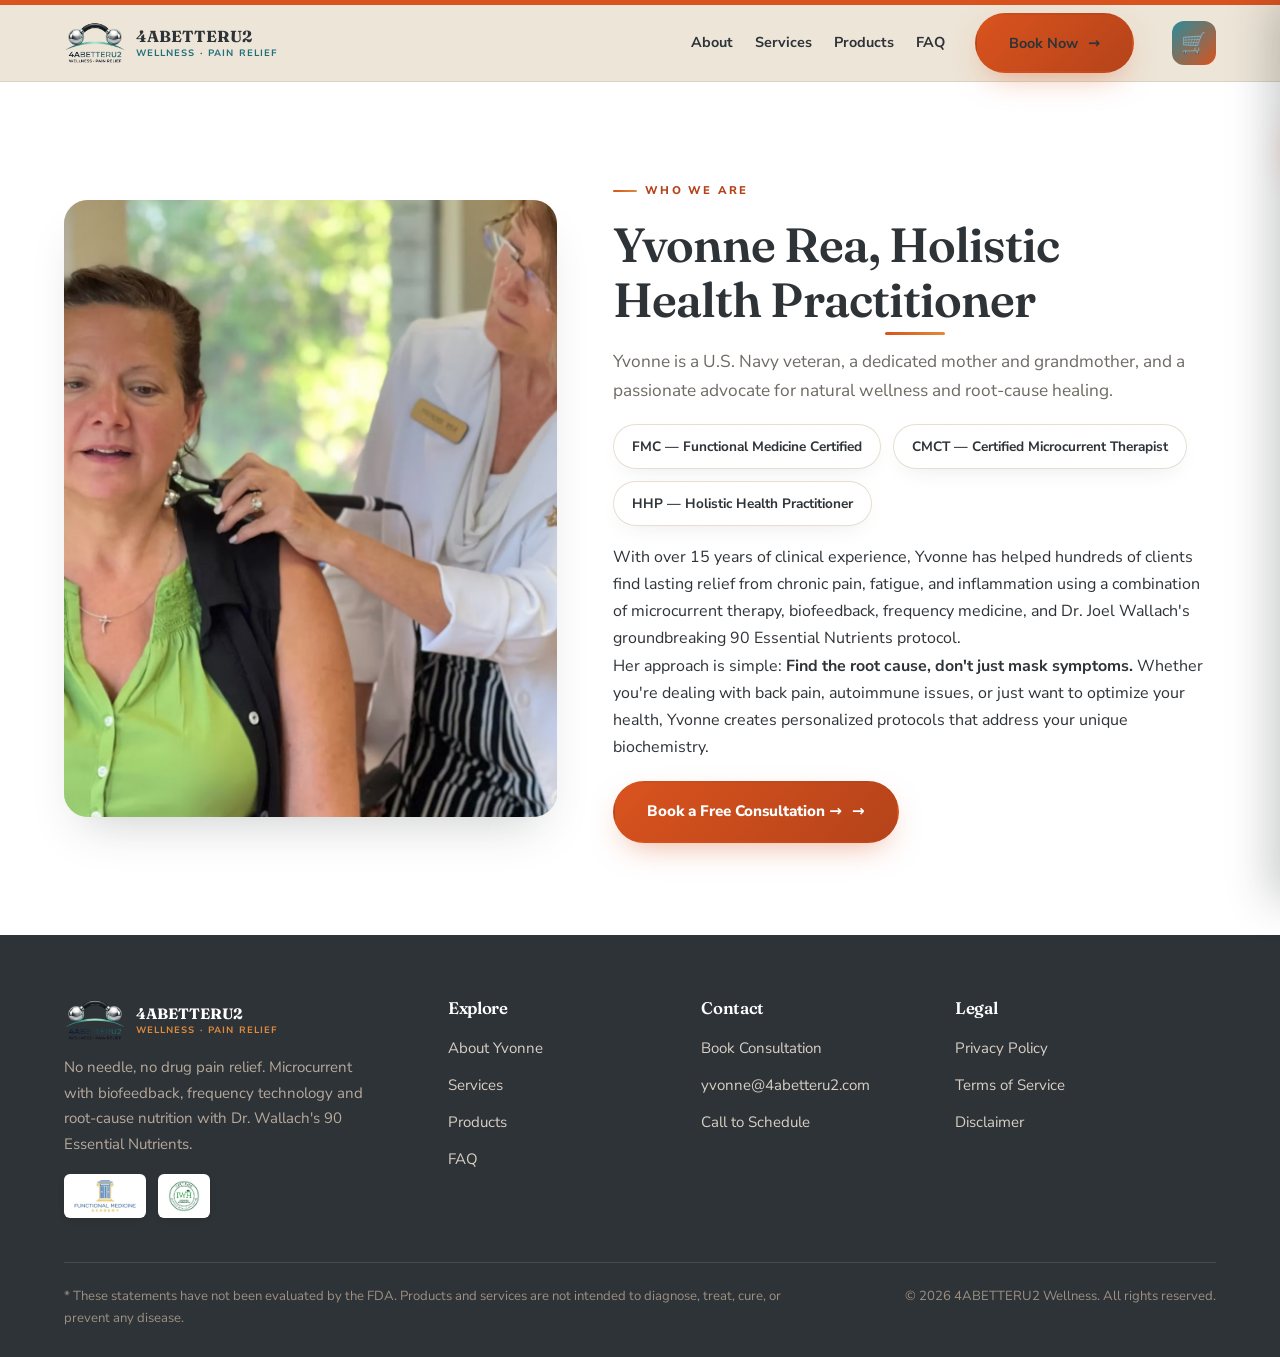
==== about.html @ 76ac633c "Convert single-page site to multi-page structure with individual footers" ====
<!DOCTYPE html>
<html lang="en">
<head>
  <meta charset="UTF-8" />
  <meta name="viewport" content="width=device-width, initial-scale=1.0" />
  <title>About Yvonne Rea | 4ABETTERU2 Wellness</title>
  <meta name="description" content="Meet Yvonne Rea, FMC · CMCT · HHP. A U.S. Navy veteran with 15+ years of experience in functional medicine, microcurrent therapy, and holistic health." />
  <link rel="canonical" href="https://www.4abetteru2.com/about.html" />
  
  <!-- Favicon -->
  <link rel="icon" type="image/x-icon" href="images/favicon_io/favicon.ico" />
  <link rel="icon" type="image/png" sizes="32x32" href="images/favicon_io/favicon-32x32.png" />
  <link rel="apple-touch-icon" sizes="180x180" href="images/favicon_io/apple-touch-icon.png" />
  
  <!-- Fonts -->
  <link href="https://fonts.googleapis.com/css2?family=Fraunces:ital,opsz,wght@0,9..144,400;0,9..144,600;0,9..144,700;1,9..144,500&family=Nunito+Sans:wght@400;700;800;900&display=swap" rel="stylesheet" />
  <link rel="stylesheet" href="styles.css" />
  <link rel="stylesheet" href="cart.css" />
</head>
<body>

  <!-- ============== HEADER ============== -->
  <header class="site-header">
    <div class="container nav">
      <a href="index.html" class="brand">
        <img src="images/logo.png" alt="4ABETTERU2 Wellness Logo" class="brand-logo" />
        <span>4ABETTERU2<small>Wellness · Pain Relief</small></span>
      </a>
      <nav>
        <button class="nav-toggle" id="navToggle" aria-label="Toggle navigation"><span></span><span></span><span></span></button>
        <ul class="nav-links" id="navLinks">
          <li><a href="about.html" class="active">About</a></li>
          <li><a href="services.html">Services</a></li>
          <li><a href="products.html">Products</a></li>
          <li><a href="faq.html">FAQ</a></li>
          <li class="nav-cta"><a href="contact.html" class="btn btn-primary">Book Now</a></li>
          <li class="cart-icon-wrap">
            <button id="cartToggle" class="cart-icon" aria-label="Shopping Cart">
              🛒
              <span class="cart-count" id="cartCount" style="display:none">0</span>
            </button>
          </li>
        </ul>
      </nav>
    </div>
  </header>

  <!-- ============== ABOUT PAGE CONTENT ============== -->
  <section class="section about">
    <div class="container">
      <div class="about-grid">
        <div class="about-photo photo-frame" style="aspect-ratio:4/5">
          <img src="images/yvonne-portrait.jpg" alt="Yvonne Rea - Holistic Health Practitioner" />
        </div>
        <div>
          <span class="eyebrow">Who We Are</span>
          <h2 class="section-title">Yvonne Rea, Holistic Health Practitioner</h2>
          <p class="section-lead">Yvonne is a U.S. Navy veteran, a dedicated mother and grandmother, and a passionate advocate for natural wellness and root-cause healing.</p>
          <div class="creds" style="margin-top:18px">
            <span class="pill">FMC — Functional Medicine Certified</span>
            <span class="pill">CMCT — Certified Microcurrent Therapist</span>
            <span class="pill">HHP — Holistic Health Practitioner</span>
          </div>
          <p style="margin-top:18px">With over 15 years of clinical experience, Yvonne has helped hundreds of clients find lasting relief from chronic pain, fatigue, and inflammation using a combination of microcurrent therapy, biofeedback, frequency medicine, and Dr. Joel Wallach's groundbreaking 90 Essential Nutrients protocol.</p>
          <p>Her approach is simple: <strong>Find the root cause, don't just mask symptoms.</strong> Whether you're dealing with back pain, autoimmune issues, or just want to optimize your health, Yvonne creates personalized protocols that address your unique biochemistry.</p>
          <a href="contact.html" class="btn btn-primary" style="margin-top:20px">Book a Free Consultation →</a>
        </div>
      </div>
    </div>
  </section>

  <!-- ============== FOOTER ============== -->
  <footer class="footer">
    <div class="container">
      <div class="footer-grid">
        <div>
          <a href="index.html" class="brand"><img src="images/logo.png" alt="4ABETTERU2 Wellness Logo" class="brand-logo" /><span>4ABETTERU2<small>Wellness · Pain Relief</small></span></a>
          <p class="desc">No needle, no drug pain relief. Microcurrent with biofeedback, frequency technology and root-cause nutrition with Dr. Wallach's 90 Essential Nutrients.</p>
          <div class="cert-logos">
            <img src="images/FMA%20Functional%20Med%20Academy%20Logo.avif" alt="Functional Medicine Academy Certification" class="cert-logo" />
            <img src="images/IWH%20Coaching%20logo.avif" alt="IWH Coaching Certification" class="cert-logo" />
          </div>
        </div>
        <div>
          <h4>Explore</h4>
          <ul>
            <li><a href="about.html">About Yvonne</a></li>
            <li><a href="services.html">Services</a></li>
            <li><a href="products.html">Products</a></li>
            <li><a href="faq.html">FAQ</a></li>
          </ul>
        </div>
        <div>
          <h4>Contact</h4>
          <ul>
            <li><a href="contact.html">Book Consultation</a></li>
            <li><a href="mailto:yvonne@4abetteru2.com">yvonne@4abetteru2.com</a></li>
            <li><a href="tel:+PHONE">Call to Schedule</a></li>
          </ul>
        </div>
        <div>
          <h4>Legal</h4>
          <ul>
            <li><a href="#">Privacy Policy</a></li>
            <li><a href="#">Terms of Service</a></li>
            <li><a href="#">Disclaimer</a></li>
          </ul>
        </div>
      </div>
      <div class="footer-bottom">
        <p class="disc">* These statements have not been evaluated by the FDA. Products and services are not intended to diagnose, treat, cure, or prevent any disease.</p>
        <p>© <span id="year">2026</span> 4ABETTERU2 Wellness. All rights reserved.</p>
      </div>
    </div>
  </footer>

  <!-- Cart Modal -->
  <div id="cartModal" class="cart-modal">
    <div class="cart-content">
      <div class="cart-header">
        <h3>Your Cart</h3>
        <button id="closeCart" class="close-cart">&times;</button>
      </div>
      <div id="cartItems" class="cart-items">
        <div class="empty-cart">Your cart is empty</div>
      </div>
      <div class="cart-footer">
        <div class="cart-total">Total: $<span id="cartTotal">0.00</span></div>
        <button id="checkoutBtn" class="btn btn-primary btn-full">Checkout →</button>
        <button id="continueShopping2" class="btn btn-ghost btn-full">Continue Shopping</button>
      </div>
    </div>
  </div>

  <script src="products.js"></script>
  <script src="cart.js"></script>
  <script src="script.js"></script>
</body>
</html>
---- styles.css ----
/* ============================================================
   4ABETTERU2 WELLNESS — warm, happy wellness palette
   ============================================================ */
:root {
  --cream: #EDE5D7;       /* warm wood/cream background */
  --cream-2: #E3D8C5;
  --sand: #D6C9B2;
  --coral: #D9531E;       /* vibrant orange accent (top bar / CTAs) */
  --coral-dark: #B5431A;
  --gold: #E08A3C;        /* warm orange-gold */
  --sage: #2E8B9B;        /* teal (primary brand) */
  --sage-dark: #1F6E7C;   /* deep teal */
  --teal: #2B8B9B;        /* teal */
  --charcoal: #2E3338;    /* cool-warm dark text */
  --muted: #6E6A64;
  --white: #ffffff;
  --shadow: 0 24px 48px -20px rgba(46, 51, 56, 0.25);
  --shadow-sm: 0 8px 24px -12px rgba(46, 51, 56, 0.15);
  --shadow-lg: 0 32px 64px -24px rgba(46, 51, 56, 0.3);
  --radius: 24px;
  --radius-sm: 16px;
  --maxw: 1200px;
  --transition: all 0.4s cubic-bezier(0.25, 0.46, 0.45, 0.94);
  --transition-bounce: all 0.5s cubic-bezier(0.34, 1.56, 0.64, 1);
}

* { box-sizing: border-box; margin: 0; padding: 0; }
html { scroll-behavior: smooth; scroll-padding-top: 90px; }
body {
  font-family: 'Nunito Sans', system-ui, -apple-system, sans-serif;
  color: var(--charcoal);
  background: var(--cream);
  line-height: 1.7;
  -webkit-font-smoothing: antialiased;
  -moz-osx-font-smoothing: grayscale;
}

/* Smooth page load animation */
@keyframes fadeInUp {
  from {
    opacity: 0;
    transform: translateY(30px);
  }
  to {
    opacity: 1;
    transform: translateY(0);
  }
}

.section > .container {
  animation: fadeInUp 0.8s ease-out;
}
h1, h2, h3, h4 { 
  font-family: 'Fraunces', Georgia, serif; 
  line-height: 1.15; 
  font-weight: 600;
  letter-spacing: -0.02em;
}

h1 {
  font-size: clamp(2.5rem, 6vw, 4rem);
  font-weight: 700;
  background: linear-gradient(135deg, var(--charcoal) 0%, var(--sage-dark) 100%);
  -webkit-background-clip: text;
  -webkit-text-fill-color: transparent;
  background-clip: text;
}

h2 {
  font-size: clamp(2rem, 4vw, 3rem);
}

h3 {
  font-size: clamp(1.25rem, 2.5vw, 1.5rem);
}
a { color: inherit; text-decoration: none; }
img { display: block; max-width: 100%; }
.container { width: 100%; max-width: var(--maxw); margin: 0 auto; padding: 0 24px; }
.section { padding: 92px 0; }
.eyebrow {
  display: inline-flex; 
  align-items: center;
  gap: 8px;
  font-family: 'Nunito Sans', sans-serif; 
  font-weight: 800;
  letter-spacing: 0.2em; 
  text-transform: uppercase; 
  font-size: 0.7rem;
  color: var(--coral-dark); 
  margin-bottom: 16px;
  position: relative;
}

.eyebrow::before {
  content: '';
  width: 24px;
  height: 2px;
  background: linear-gradient(90deg, var(--coral), var(--gold));
  border-radius: 2px;
}
.section-title { 
  font-size: clamp(2rem, 4vw, 3rem); 
  margin-bottom: 20px;
  position: relative;
  display: inline-block;
}

.section-title::after {
  content: '';
  position: absolute;
  bottom: -8px;
  left: 50%;
  transform: translateX(-50%);
  width: 60px;
  height: 3px;
  background: linear-gradient(90deg, var(--coral), var(--gold));
  border-radius: 3px;
}

.center .section-title::after {
  left: 50%;
  transform: translateX(-50%);
}
.section-lead { font-size: 1.08rem; color: var(--muted); max-width: 620px; }
.center { text-align: center; }
.center .section-lead { margin-left: auto; margin-right: auto; }

/* Buttons */
.btn {
  display: inline-flex; align-items: center; gap: 10px; cursor: pointer;
  font-weight: 800; font-size: 0.95rem; padding: 16px 32px; border-radius: 999px;
  border: 2px solid transparent; 
  transition: var(--transition-bounce);
  position: relative;
  overflow: hidden;
  z-index: 1;
}

.btn::before {
  content: '';
  position: absolute;
  top: 0;
  left: 0;
  width: 100%;
  height: 100%;
  background: linear-gradient(135deg, transparent 0%, rgba(255,255,255,0.2) 100%);
  opacity: 0;
  transition: opacity 0.3s ease;
  z-index: -1;
}

.btn:hover::before {
  opacity: 1;
}

.btn::after {
  content: '→';
  transition: transform 0.3s ease;
}

.btn:hover::after {
  transform: translateX(4px);
}
.btn:hover { transform: translateY(-3px) scale(1.02); }
.btn-primary { 
  background: linear-gradient(135deg, var(--coral) 0%, var(--coral-dark) 100%); 
  color: #fff; 
  box-shadow: 0 12px 32px -12px rgba(217, 83, 30, 0.5); 
}
.btn-primary:hover { 
  box-shadow: 0 20px 40px -12px rgba(217, 83, 30, 0.55); 
}
.btn-ghost { 
  background: transparent; 
  border-color: var(--sage-dark); 
  color: var(--sage-dark); 
}
.btn-ghost:hover { 
  background: var(--sage-dark); 
  color: #fff; 
}
.btn-light { 
  background: #fff; 
  color: var(--coral-dark); 
  box-shadow: var(--shadow-sm);
}
.btn-light:hover {
  box-shadow: var(--shadow);
}

/* ---------------- Header ---------------- */
.site-header {
  position: sticky; top: 0; z-index: 50;
  background: rgba(237, 229, 215, 0.9); backdrop-filter: blur(10px);
  border-top: 5px solid var(--coral);
  border-bottom: 1px solid rgba(46,51,56,.1);
}
.nav { display: flex; align-items: center; justify-content: space-between; height: 76px; }
.brand { 
  display: flex; 
  align-items: center; 
  gap: 10px; 
  font-family: 'Fraunces', serif; 
  font-weight: 700; 
  font-size: 1rem;
  max-width: 280px;
}
.brand-logo {
  height: 42px;
  width: auto;
  max-width: 180px;
  object-fit: contain;
  display: block;
  transition: transform 0.3s ease;
  flex-shrink: 0;
}
.brand:hover .brand-logo {
  transform: scale(1.03);
}
.brand span {
  line-height: 1.2;
}
.brand small { 
  display: block; 
  font-family: 'Nunito Sans', sans-serif; 
  font-weight: 700; 
  font-size: .58rem; 
  letter-spacing: .12em; 
  color: var(--sage-dark); 
  text-transform: uppercase;
  margin-top: 2px;
}
.nav-links { display: flex; align-items: center; gap: 22px; list-style: none; }
.nav-links a { font-weight: 700; font-size: .9rem; color: var(--charcoal); transition: color .15s; }
.nav-links a:hover { color: var(--coral-dark); }
.nav-cta { margin-left: 8px; }
.nav-toggle { display: none; background: none; border: 0; cursor: pointer; padding: 6px; }
.nav-toggle span { display: block; width: 26px; height: 3px; background: var(--charcoal); border-radius: 2px; margin: 5px 0; transition: .25s; }

/* ---------------- Hero ---------------- */
.hero { position: relative; overflow: hidden; padding: 80px 0 70px; }
.hero::before {
  content: ""; position: absolute; inset: 0; z-index: -1;
  background:
    radial-gradient(1200px 600px at 90% -5%, rgba(224,138,60,.25), transparent 65%),
    radial-gradient(1000px 550px at -5% 110%, rgba(46,139,155,.18), transparent 60%),
    radial-gradient(600px 400px at 50% 120%, rgba(224,164,88,.12), transparent 50%),
    linear-gradient(180deg, var(--cream), var(--cream-2));
}

/* Floating animation for hero */
@keyframes float {
  0%, 100% { transform: translateY(0); }
  50% { transform: translateY(-10px); }
}

.hero-grid { 
  display: grid; 
  grid-template-columns: 1.05fr .95fr; 
  gap: 60px; 
  align-items: center; 
}

.hero h1 { 
  font-size: clamp(2.5rem, 5.5vw, 4.2rem); 
  letter-spacing: -0.02em;
  line-height: 1.1;
  animation: fadeInUp 1s ease-out;
}

.hero h1 .accent { 
  color: var(--coral-dark);
  position: relative;
  display: inline-block;
}

.hero h1 .accent::after {
  content: '';
  position: absolute;
  bottom: 4px;
  left: 0;
  width: 100%;
  height: 8px;
  background: linear-gradient(90deg, rgba(217, 83, 30, 0.2), rgba(224, 138, 60, 0.1));
  z-index: -1;
  border-radius: 4px;
}

.hero .tagline { 
  font-size: 1.3rem; 
  font-weight: 700; 
  color: var(--sage-dark); 
  margin: 20px 0 12px; 
  font-family: 'Fraunces', serif;
  animation: fadeInUp 1s ease-out 0.2s both;
}

.hero p.lead { 
  font-size: 1.15rem; 
  color: var(--muted); 
  max-width: 540px; 
  margin-bottom: 20px; 
  line-height: 1.7;
  animation: fadeInUp 1s ease-out 0.4s both;
}

.hero-badges { 
  display: flex; 
  flex-wrap: wrap; 
  gap: 12px; 
  margin: 20px 0 28px; 
  animation: fadeInUp 1s ease-out 0.6s both;
}

.pill { 
  background: linear-gradient(135deg, #fff 0%, rgba(255,255,255,0.95) 100%); 
  border: 1px solid rgba(214, 201, 178, 0.6); 
  color: var(--charcoal); 
  font-weight: 700; 
  font-size: 0.85rem; 
  padding: 10px 18px; 
  border-radius: 999px; 
  box-shadow: var(--shadow-sm);
  transition: var(--transition);
}

.pill:hover {
  transform: translateY(-2px);
  box-shadow: var(--shadow);
  border-color: var(--coral);
}

.hero-cta { 
  display: flex; 
  flex-wrap: wrap; 
  gap: 16px; 
  animation: fadeInUp 1s ease-out 0.8s both;
}

.hero-stat { 
  margin-top: 32px; 
  display: flex; 
  gap: 32px; 
  animation: fadeInUp 1s ease-out 1s both;
}

.hero-stat .num { 
  font-family: 'Fraunces', serif; 
  font-size: 2rem; 
  color: var(--coral-dark); 
  font-weight: 700;
  display: block;
}

.hero-stat .lbl { 
  font-size: 0.85rem; 
  color: var(--muted); 
  font-weight: 600;
  text-transform: uppercase;
  letter-spacing: 0.05em;
}

/* ---------------- Photo placeholder frames ---------------- */
.photo-frame { position: relative; border-radius: var(--radius); overflow: hidden; background: linear-gradient(135deg, var(--sand), var(--cream-2)); box-shadow: var(--shadow); }
.photo-frame img { width: 100%; height: 100%; object-fit: cover; display: block; }
.photo-frame .photo-label {
  display: none; position: absolute; inset: 0; padding: 18px; text-align: center;
  flex-direction: column; align-items: center; justify-content: center; gap: 8px;
  color: var(--muted); font-weight: 700; font-size: .9rem;
}
.photo-frame .photo-label .ico { font-size: 1.8rem; }
.photo-frame .photo-label code { background: rgba(58,51,44,.08); padding: 3px 8px; border-radius: 6px; font-size: .8rem; color: var(--coral-dark); }
.photo-frame.is-empty { display: grid; place-items: center; aspect-ratio: 4 / 5; }
.photo-frame.is-empty .photo-label { display: flex; }
.hero-photo { aspect-ratio: 4 / 5; }
.hero-photo-deco { position: absolute; bottom: -18px; left: -18px; background: #fff; padding: 14px 18px; border-radius: 16px; box-shadow: var(--shadow); display: flex; align-items: center; gap: 10px; font-weight: 800; }
.hero-photo-wrap { position: relative; }
.hero-photo-deco .dot { width: 10px; height: 10px; border-radius: 50%; background: var(--sage); box-shadow: 0 0 0 4px rgba(111,143,106,.25); }

/* ---------------- About / Who is Yvonne ---------------- */
.about { background: var(--white); }
.about-grid { display: grid; grid-template-columns: .9fr 1.1fr; gap: 56px; align-items: center; }
.about-photo { aspect-ratio: 4/5; }
.quote {
  border-left: 4px solid var(--coral); padding: 6px 0 6px 22px; margin: 22px 0;
  font-family: 'Fraunces', serif; font-style: italic; font-size: 1.15rem; color: var(--charcoal);
}
.creds { display: flex; flex-wrap: wrap; gap: 12px; margin-top: 22px; }
.cred {
  background: var(--cream); border: 1px solid var(--sand); border-radius: 14px; padding: 14px 16px; min-width: 132px;
}
.cred b { display: block; font-family: 'Fraunces', serif; color: var(--coral-dark); font-size: 1.25rem; }
.cred span { font-size: .82rem; color: var(--muted); font-weight: 700; }

/* ---------------- Feature: Microcurrent + Biofeedback ---------------- */
.feature { background: linear-gradient(160deg, var(--sage-dark), var(--teal)); color: #fff; }
.feature .eyebrow { color: var(--gold); }
.feature .section-lead { color: rgba(255,255,255,.85); }
.feature-grid { display: grid; grid-template-columns: 1fr 1fr; gap: 50px; align-items: center; }
.feature-list { list-style: none; display: grid; gap: 16px; margin-top: 24px; }
.feature-list li { display: flex; gap: 14px; align-items: flex-start; }
.feature-list .tick { flex: none; width: 30px; height: 30px; border-radius: 50%; background: rgba(255,255,255,.15); display: grid; place-items: center; color: var(--gold); font-weight: 900; }
.feature-visual { display: grid; gap: 20px; }
.feature-photo { aspect-ratio: 16/10; }
.feature-card { background: rgba(255,255,255,.08); border: 1px solid rgba(255,255,255,.18); border-radius: var(--radius); padding: 30px; backdrop-filter: blur(4px); }
.feature-card h3 { font-size: 1.4rem; margin-bottom: 8px; }
.modality-chips { display: flex; flex-wrap: wrap; gap: 8px; margin-top: 18px; }
.modality-chips span { background: rgba(255,255,255,.14); border: 1px solid rgba(255,255,255,.22); padding: 7px 13px; border-radius: 999px; font-size: .82rem; font-weight: 700; }

/* ---------------- Services ---------------- */
.services { background: var(--cream); }
.service-cards { display: grid; grid-template-columns: repeat(3, 1fr); gap: 28px; margin-top: 48px; }
.s-card { 
  background: linear-gradient(135deg, #fff 0%, rgba(255,255,255,0.95) 100%); 
  border: 1px solid rgba(214, 201, 178, 0.5); 
  border-radius: var(--radius); 
  padding: 36px 32px; 
  box-shadow: var(--shadow-sm); 
  transition: var(--transition-bounce);
  position: relative;
  overflow: hidden;
}

.s-card::before {
  content: '';
  position: absolute;
  top: 0;
  left: 0;
  width: 100%;
  height: 4px;
  background: linear-gradient(90deg, var(--coral), var(--gold));
  transform: scaleX(0);
  transform-origin: left;
  transition: transform 0.4s ease;
}

.s-card:hover { 
  transform: translateY(-8px); 
  box-shadow: var(--shadow-lg); 
}

.s-card:hover::before {
  transform: scaleX(1);
}

.s-icon { 
  width: 64px; 
  height: 64px; 
  border-radius: 20px; 
  display: grid; 
  place-items: center; 
  font-size: 1.6rem; 
  margin-bottom: 20px; 
  background: var(--cream-2);
  transition: var(--transition);
  box-shadow: 0 4px 12px rgba(0,0,0,0.08);
}

.s-card:hover .s-icon {
  transform: scale(1.1) rotate(-5deg);
}

.s-icon.coral { 
  background: linear-gradient(135deg, rgba(224,122,82,.2), rgba(217,83,30,.15)); 
  box-shadow: 0 4px 16px rgba(217,83,30,0.2);
}
.s-icon.sage { 
  background: linear-gradient(135deg, rgba(46,139,155,.15), rgba(31,110,124,.12)); 
  box-shadow: 0 4px 16px rgba(46,139,155,0.2);
}
.s-icon.gold { 
  background: linear-gradient(135deg, rgba(224,164,88,.2), rgba(224,138,60,.15)); 
  box-shadow: 0 4px 16px rgba(224,164,88,0.2);
}
.s-card h3 { 
  font-size: 1.35rem; 
  margin-bottom: 12px;
  font-weight: 600;
}
.s-card p { 
  color: var(--muted); 
  font-size: 0.98rem; 
  line-height: 1.6;
}
.s-card ul { 
  list-style: none; 
  margin-top: 16px; 
  display: grid; 
  gap: 8px; 
}
.s-card ul li { 
  font-size: 0.92rem; 
  padding-left: 24px; 
  position: relative;
  color: var(--charcoal);
}
.s-card ul li::before { 
  content: "→"; 
  position: absolute; 
  left: 0; 
  color: var(--coral);
  font-weight: 700;
  transition: transform 0.2s ease;
}

.s-card:hover ul li::before {
  transform: translateX(4px);
}

/* Nutrition sub-banner under services */
.nutrition-banner { margin-top: 30px; background: linear-gradient(135deg, var(--sage), var(--teal)); color: #fff; border-radius: var(--radius); padding: 40px; display: grid; grid-template-columns: 1.2fr .8fr; gap: 30px; align-items: center; }
.nutrition-banner .eyebrow { color: var(--gold); }
.nutrition-banner h3 { font-size: 1.8rem; margin-bottom: 10px; }
.nutrition-banner p { color: rgba(255,255,255,.9); }

/* ---------------- Pillars ---------------- */
.pillars { 
  background: linear-gradient(180deg, #fff 0%, var(--cream) 100%); 
  position: relative;
}

.pillars::before {
  content: '';
  position: absolute;
  top: 0;
  left: 0;
  right: 0;
  height: 1px;
  background: linear-gradient(90deg, transparent, var(--sand), transparent);
}

.pillar-cards { 
  display: grid; 
  grid-template-columns: repeat(3, 1fr); 
  gap: 32px; 
  margin-top: 48px; 
}

.p-card { 
  border: 1px solid rgba(214, 201, 178, 0.6); 
  border-radius: var(--radius); 
  padding: 36px 32px; 
  background: linear-gradient(135deg, var(--cream) 0%, #fff 100%);
  transition: var(--transition);
  position: relative;
  overflow: hidden;
}

.p-card::after {
  content: '';
  position: absolute;
  bottom: 0;
  left: 0;
  width: 100%;
  height: 100%;
  background: linear-gradient(135deg, transparent 0%, rgba(224, 138, 60, 0.03) 100%);
  opacity: 0;
  transition: opacity 0.4s ease;
  pointer-events: none;
}

.p-card:hover {
  transform: translateY(-6px);
  box-shadow: var(--shadow);
  border-color: rgba(224, 138, 60, 0.3);
}

.p-card:hover::after {
  opacity: 1;
}

.p-card .num { 
  font-family: 'Fraunces', serif; 
  font-size: 3rem; 
  font-weight: 700;
  color: var(--coral);
  line-height: 1;
  margin-bottom: 16px;
  display: inline-block;
  position: relative;
}

.p-card .num::after {
  content: '';
  position: absolute;
  bottom: 4px;
  left: 0;
  width: 100%;
  height: 8px;
  background: linear-gradient(90deg, rgba(224, 138, 60, 0.2), transparent);
  z-index: -1;
}

.p-card h3 { 
  font-size: 1.3rem; 
  margin: 12px 0 12px;
  font-weight: 600;
}

.p-card p { 
  color: var(--muted); 
  font-size: 0.98rem; 
  line-height: 1.6;
}

/* ---------------- Testimonials ---------------- */
.testimonials { 
  background: linear-gradient(135deg, var(--cream-2) 0%, var(--cream) 100%); 
  position: relative;
}

.testimonials::before {
  content: '"';
  position: absolute;
  top: 40px;
  left: 50%;
  transform: translateX(-50%);
  font-family: 'Fraunces', serif;
  font-size: 12rem;
  color: rgba(224, 138, 60, 0.08);
  line-height: 1;
  pointer-events: none;
}

.t-cards { 
  display: grid; 
  grid-template-columns: repeat(3, 1fr); 
  gap: 28px; 
  margin-top: 48px; 
}

.t-card { 
  background: linear-gradient(135deg, #fff 0%, rgba(255,255,255,0.98) 100%); 
  border-radius: var(--radius); 
  padding: 36px 32px; 
  box-shadow: var(--shadow-sm); 
  display: flex; 
  flex-direction: column;
  transition: var(--transition);
  position: relative;
  overflow: hidden;
}

.t-card::before {
  content: '';
  position: absolute;
  top: 0;
  left: 0;
  width: 4px;
  height: 100%;
  background: linear-gradient(180deg, var(--coral), var(--gold));
  transform: scaleY(0);
  transform-origin: top;
  transition: transform 0.4s ease;
}

.t-card:hover {
  transform: translateY(-6px);
  box-shadow: var(--shadow);
}

.t-card:hover::before {
  transform: scaleY(1);
}

.t-card .stars { 
  color: var(--gold); 
  margin-bottom: 16px; 
  letter-spacing: 3px;
  font-size: 1.1rem;
}

.t-card p { 
  font-style: italic; 
  color: var(--charcoal); 
  flex: 1; 
  line-height: 1.7;
  font-size: 1rem;
  position: relative;
  padding-left: 20px;
}

.t-card p::before {
  content: '"';
  position: absolute;
  left: 0;
  top: -8px;
  font-family: 'Fraunces', serif;
  font-size: 2rem;
  color: var(--coral);
  opacity: 0.5;
}

.t-card .who { 
  margin-top: 20px; 
  font-weight: 800; 
  color: var(--coral-dark);
  font-size: 0.95rem;
  display: flex;
  align-items: center;
  gap: 8px;
}

.t-card .who::before {
  content: '—';
  color: var(--sand);
}

/* ---------------- FAQ ---------------- */
.faq { background: #fff; }
.faq-list { max-width: 820px; margin: 40px auto 0; display: grid; gap: 14px; }
.faq-item { border: 1px solid var(--sand); border-radius: 14px; overflow: hidden; background: var(--cream); }
.faq-q { width: 100%; text-align: left; background: none; border: 0; cursor: pointer; padding: 20px 22px; font-family: 'Fraunces', serif; font-size: 1.1rem; font-weight: 600; color: var(--charcoal); display: flex; justify-content: space-between; align-items: center; gap: 16px; }
.faq-q .chev { transition: transform .25s; color: var(--coral); flex: none; font-size: 1.3rem; }
.faq-a { max-height: 0; overflow: hidden; transition: max-height .3s ease; padding: 0 22px; color: var(--muted); }
.faq-item.open .faq-a { max-height: 320px; padding-bottom: 20px; }
.faq-item.open .chev { transform: rotate(45deg); }

/* ---------------- Booking / Contact Form ---------------- */
.booking { 
  background: linear-gradient(135deg, var(--cream) 0%, var(--cream-2) 100%);
  position: relative;
}

.booking-grid {
  display: grid;
  grid-template-columns: 1fr 1.2fr;
  gap: 60px;
  align-items: start;
}

.booking-info {
  padding-top: 20px;
}

.booking-info h2 {
  font-size: clamp(2rem, 3vw, 2.8rem);
  margin-bottom: 16px;
}

.booking-info .section-lead {
  font-size: 1.1rem;
  margin-bottom: 32px;
}

.booking-benefits {
  display: flex;
  flex-direction: column;
  gap: 14px;
  margin-bottom: 40px;
}

.benefit-item {
  display: flex;
  align-items: center;
  gap: 12px;
  font-size: 1rem;
  color: var(--charcoal);
}

.benefit-icon {
  width: 28px;
  height: 28px;
  border-radius: 50%;
  background: linear-gradient(135deg, var(--sage), var(--teal));
  color: #fff;
  display: grid;
  place-items: center;
  font-size: 0.9rem;
  font-weight: 800;
  flex-shrink: 0;
}

.booking-contact {
  background: linear-gradient(135deg, #fff 0%, rgba(255,255,255,0.9) 100%);
  border-radius: var(--radius);
  padding: 28px;
  border: 1px solid rgba(214, 201, 178, 0.5);
  box-shadow: var(--shadow-sm);
}

.booking-contact p {
  margin-bottom: 16px;
  color: var(--charcoal);
}

.booking-contact strong {
  color: var(--coral-dark);
}

.contact-link {
  display: flex;
  align-items: center;
  gap: 8px;
  color: var(--sage-dark);
  font-weight: 700;
  margin-bottom: 12px;
  transition: color 0.2s ease;
}

.contact-link:hover {
  color: var(--coral);
}

/* Booking Form */
.booking-form-wrap {
  background: linear-gradient(135deg, #fff 0%, rgba(255,255,255,0.98) 100%);
  border-radius: var(--radius);
  padding: 40px;
  box-shadow: var(--shadow);
  border: 1px solid rgba(214, 201, 178, 0.4);
}

.form-header {
  text-align: center;
  margin-bottom: 28px;
  padding-bottom: 20px;
  border-bottom: 1px solid var(--sand);
}

.form-header h3 {
  font-size: 1.5rem;
  margin-bottom: 8px;
  color: var(--charcoal);
}

.form-header p {
  color: var(--muted);
  font-size: 0.95rem;
}

.booking-form {
  display: flex;
  flex-direction: column;
  gap: 20px;
}

.form-row {
  display: grid;
  grid-template-columns: 1fr 1fr;
  gap: 16px;
}

.form-group {
  display: flex;
  flex-direction: column;
  gap: 6px;
}

.form-group label {
  font-weight: 700;
  font-size: 0.9rem;
  color: var(--charcoal);
}

.form-group input,
.form-group select,
.form-group textarea {
  padding: 14px 16px;
  border: 2px solid var(--sand);
  border-radius: 12px;
  font-size: 1rem;
  font-family: inherit;
  background: #fff;
  transition: var(--transition);
  color: var(--charcoal);
}

.form-group input:focus,
.form-group select:focus,
.form-group textarea:focus {
  outline: none;
  border-color: var(--sage);
  box-shadow: 0 0 0 4px rgba(46, 139, 155, 0.1);
}

.form-group input::placeholder,
.form-group textarea::placeholder {
  color: #a8a094;
}

.form-group select {
  cursor: pointer;
  appearance: none;
  background-image: url("data:image/svg+xml,%3Csvg xmlns='http://www.w3.org/2000/svg' width='12' height='12' viewBox='0 0 12 12'%3E%3Cpath fill='%236E6A64' d='M6 8L1 3h10z'/%3E%3C/svg%3E");
  background-repeat: no-repeat;
  background-position: right 16px center;
  padding-right: 40px;
}

.form-group textarea {
  resize: vertical;
  min-height: 100px;
}

/* Checkbox Group */
.checkbox-group {
  display: grid;
  grid-template-columns: repeat(2, 1fr);
  gap: 10px;
}

.checkbox-label {
  display: flex;
  align-items: center;
  gap: 10px;
  cursor: pointer;
  font-size: 0.92rem;
  padding: 10px 12px;
  border-radius: 10px;
  transition: background 0.2s ease;
}

.checkbox-label:hover {
  background: var(--cream);
}

.checkbox-label input[type="checkbox"] {
  width: 20px;
  height: 20px;
  accent-color: var(--coral);
  cursor: pointer;
  flex-shrink: 0;
}

.consent-label {
  background: rgba(224, 138, 60, 0.08);
  border: 1px solid rgba(224, 138, 60, 0.2);
  padding: 14px;
  font-size: 0.85rem;
  color: var(--muted);
}

.consent-label:hover {
  background: rgba(224, 138, 60, 0.12);
}

.consent-label input[type="checkbox"] {
  width: 18px;
  height: 18px;
}

.btn-full {
  width: 100%;
  justify-content: center;
  padding: 18px 32px;
  font-size: 1.05rem;
}

.form-note {
  text-align: center;
  font-size: 0.85rem;
  color: var(--muted);
  margin-top: -10px;
  padding: 0 10px;
}

/* Success Message */
.form-success {
  text-align: center;
  padding: 40px;
}

.success-icon {
  width: 80px;
  height: 80px;
  border-radius: 50%;
  background: linear-gradient(135deg, var(--sage), var(--teal));
  color: #fff;
  font-size: 2.5rem;
  display: grid;
  place-items: center;
  margin: 0 auto 24px;
  animation: scaleIn 0.5s ease;
}

@keyframes scaleIn {
  from {
    transform: scale(0);
    opacity: 0;
  }
  to {
    transform: scale(1);
    opacity: 1;
  }
}

.form-success h3 {
  font-size: 1.8rem;
  margin-bottom: 16px;
  color: var(--charcoal);
}

.form-success p {
  color: var(--muted);
  margin-bottom: 16px;
  line-height: 1.6;
}

.form-success a {
  color: var(--coral);
  font-weight: 700;
  text-decoration: underline;
}

.form-success .btn {
  margin-top: 20px;
}

/* ---------------- Newsletter ---------------- */
.newsletter { background: var(--cream); }
.nl-box { background: #fff; border-radius: var(--radius); box-shadow: var(--shadow-sm); padding: 44px; text-align: center; max-width: 720px; margin: 0 auto; border: 1px solid var(--sand); }
.nl-form { display: flex; gap: 12px; max-width: 460px; margin: 22px auto 0; }
.nl-form input { flex: 1; padding: 14px 18px; border-radius: 999px; border: 1px solid var(--sand); font-size: 1rem; font-family: inherit; }
.nl-form input:focus { outline: 2px solid var(--coral); }
.nl-msg { margin-top: 14px; font-weight: 800; color: var(--sage-dark); min-height: 22px; }

/* ---------------- Footer ---------------- */
.footer { background: var(--charcoal); color: #d8cfc4; padding: 64px 0 28px; }
.footer-grid { display: grid; grid-template-columns: 1.6fr 1fr 1fr 1.2fr; gap: 36px; }
.footer h4 { color: #fff; font-size: 1.05rem; margin-bottom: 16px; }
.footer a { color: #d8cfc4; font-size: .94rem; }
.footer a:hover { color: var(--gold); }
.footer ul { list-style: none; display: grid; gap: 10px; }
.footer .brand { color: #fff; margin-bottom: 14px; }
.footer .brand small { color: var(--gold); }
.footer .desc { font-size: .94rem; color: #b6a99b; max-width: 320px; }

.cert-logos {
  display: flex;
  gap: 12px;
  margin-top: 16px;
  flex-wrap: wrap;
}

.cert-logo {
  height: 44px;
  width: auto;
  object-fit: contain;
  background: #fff;
  padding: 6px 10px;
  border-radius: 6px;
  box-shadow: 0 2px 6px rgba(0,0,0,0.1);
}

.footer-bottom { border-top: 1px solid rgba(255,255,255,.12); margin-top: 44px; padding-top: 22px; font-size: .82rem; color: #9c9082; display: flex; flex-wrap: wrap; gap: 12px; justify-content: space-between; }

/* Video Section in Microcurrent */
.video-section .video-grid {
  display: grid;
  grid-template-columns: repeat(3, 1fr);
  gap: 24px;
}

.video-section .video-card {
  background: rgba(255,255,255,0.08);
  border-radius: 12px;
  overflow: hidden;
  border: 1px solid rgba(255,255,255,0.15);
  transition: transform 0.3s ease, box-shadow 0.3s ease;
}

.video-section .video-card:hover {
  transform: translateY(-6px);
  box-shadow: 0 20px 40px rgba(0,0,0,0.3);
}

.video-section .video-wrap {
  position: relative;
  aspect-ratio: 16/9;
  background: #000;
}

.video-section .video-wrap iframe {
  position: absolute;
  top: 0;
  left: 0;
  width: 100%;
  height: 100%;
  border: none;
}

.video-section .video-card h3 {
  padding: 16px;
  font-family: 'Fraunces', serif;
  font-size: 1rem;
  color: #fff;
  text-align: center;
  margin: 0;
  background: rgba(255,255,255,0.05);
}
.footer-bottom .disc { max-width: 760px; }

/* ---------------- Responsive ---------------- */
@media (max-width: 940px) {
  .hero-grid, .about-grid, .feature-grid, .nutrition-banner { grid-template-columns: 1fr; }
  .service-cards, .pillar-cards, .t-cards { grid-template-columns: 1fr 1fr; }
  .footer-grid { grid-template-columns: 1fr 1fr; }
  .brand span { display: none; }
  .brand-logo { max-width: 200px; }
  .about-photo, .hero-photo { max-width: 460px; margin: 0 auto; }
  .video-section .video-grid { grid-template-columns: repeat(2, 1fr); }
  .booking-grid { grid-template-columns: 1fr; gap: 40px; }
  .booking-info { text-align: center; }
  .booking-benefits { max-width: 400px; margin: 0 auto 32px; }
  .booking-contact { max-width: 400px; margin: 0 auto; }
}
@media (max-width: 680px) {
  .video-section .video-grid { grid-template-columns: 1fr; }
  .section { padding: 64px 0; }
  .brand-logo { height: 36px; max-width: 140px; }
  .brand span { display: none; }
  .nav-links { position: fixed; inset: 76px 0 auto 0; background: var(--cream); flex-direction: column; align-items: flex-start; gap: 0; padding: 12px 24px 24px; box-shadow: var(--shadow); transform: translateY(-130%); transition: transform .28s; }
  .nav-links.open { transform: translateY(0); }
  .nav-links li { width: 100%; padding: 10px 0; border-bottom: 1px solid var(--sand); }
  .nav-toggle { display: block; }
  .service-cards, .pillar-cards, .t-cards, .footer-grid { grid-template-columns: 1fr; }
  .nl-form { flex-direction: column; }
  .nl-form .btn { justify-content: center; }
  
  /* Booking form mobile */
  .booking-form-wrap { padding: 28px 20px; }
  .form-row { grid-template-columns: 1fr; gap: 16px; }
  .checkbox-group { grid-template-columns: 1fr; }
  .booking-benefits { max-width: 100%; }
  .booking-contact { padding: 20px; }
  .form-success { padding: 28px 20px; }
}
---- cart.css ----
/* ============================================================
   4ABETTERU2 WELLNESS — Shopping Cart Styles
   ============================================================ */

/* Cart Icon in Header */
.cart-icon-wrap {
  position: relative;
  margin-left: 16px;
}

.cart-icon {
  display: flex;
  align-items: center;
  justify-content: center;
  width: 44px;
  height: 44px;
  border-radius: 12px;
  background: linear-gradient(135deg, var(--teal), var(--coral));
  color: #fff;
  font-size: 1.3rem;
  cursor: pointer;
  transition: transform 0.2s ease, box-shadow 0.2s ease;
  position: relative;
  border: none;
}

.cart-icon:hover {
  transform: translateY(-2px);
  box-shadow: 0 8px 20px rgba(217, 83, 30, 0.35);
}

.cart-count {
  position: absolute;
  top: -6px;
  right: -6px;
  background: var(--coral);
  color: #fff;
  font-size: 0.7rem;
  font-weight: 800;
  width: 22px;
  height: 22px;
  border-radius: 50%;
  display: flex;
  align-items: center;
  justify-content: center;
  border: 2px solid var(--cream);
  transition: transform 0.2s ease;
}

.cart-count.pulse {
  animation: cartPulse 0.4s ease;
}

@keyframes cartPulse {
  0% { transform: scale(1); }
  50% { transform: scale(1.3); }
  100% { transform: scale(1); }
}

/* Cart Modal / Slide-out Drawer */
.cart-modal {
  position: fixed;
  top: 0;
  right: -420px;
  width: 100%;
  max-width: 420px;
  height: 100vh;
  background: var(--cream);
  z-index: 1000;
  transition: right 0.4s cubic-bezier(0.16, 1, 0.3, 1);
  display: flex;
  flex-direction: column;
  box-shadow: -10px 0 40px rgba(46, 51, 56, 0.25);
}

.cart-modal.active {
  right: 0;
}

.cart-modal-backdrop {
  position: fixed;
  inset: 0;
  background: rgba(46, 51, 56, 0.5);
  backdrop-filter: blur(4px);
  z-index: 999;
  opacity: 0;
  visibility: hidden;
  transition: opacity 0.3s ease, visibility 0.3s ease;
}

.cart-modal-backdrop.active {
  opacity: 1;
  visibility: visible;
}

/* Cart Modal Header */
.cart-modal-header {
  background: linear-gradient(135deg, var(--sage-dark), var(--teal));
  color: #fff;
  padding: 20px 24px;
  display: flex;
  align-items: center;
  justify-content: space-between;
  position: relative;
}

.cart-modal-header h3 {
  font-size: 1.3rem;
  margin: 0;
  display: flex;
  align-items: center;
  gap: 10px;
}

.cart-modal-close {
  background: rgba(255,255,255,0.15);
  border: none;
  color: #fff;
  width: 36px;
  height: 36px;
  border-radius: 10px;
  display: flex;
  align-items: center;
  justify-content: center;
  font-size: 1.4rem;
  cursor: pointer;
  transition: background 0.2s ease, transform 0.2s ease;
}

.cart-modal-close:hover {
  background: rgba(255,255,255,0.25);
  transform: rotate(90deg);
}

/* Cart Modal Body */
.cart-modal-body {
  flex: 1;
  overflow-y: auto;
  padding: 24px;
}

.cart-empty {
  text-align: center;
  padding: 60px 20px;
  color: var(--muted);
}

.cart-empty-icon {
  font-size: 4rem;
  margin-bottom: 20px;
  opacity: 0.5;
}

.cart-empty h4 {
  font-size: 1.3rem;
  color: var(--charcoal);
  margin-bottom: 10px;
}

.cart-empty p {
  margin-bottom: 24px;
}

/* Cart Items */
.cart-items {
  display: flex;
  flex-direction: column;
  gap: 16px;
}

.cart-item {
  background: #fff;
  border-radius: var(--radius);
  padding: 16px;
  display: grid;
  grid-template-columns: 70px 1fr auto;
  gap: 16px;
  align-items: center;
  box-shadow: var(--shadow-sm);
  border: 1px solid var(--sand);
  transition: transform 0.2s ease, box-shadow 0.2s ease;
}

.cart-item:hover {
  transform: translateY(-2px);
  box-shadow: var(--shadow);
}

.cart-item-image {
  width: 70px;
  height: 70px;
  border-radius: 12px;
  object-fit: cover;
  background: var(--cream-2);
}

.cart-item-details {
  min-width: 0;
}

.cart-item-name {
  font-weight: 700;
  color: var(--charcoal);
  font-size: 0.95rem;
  margin-bottom: 4px;
  white-space: nowrap;
  overflow: hidden;
  text-overflow: ellipsis;
}

.cart-item-price {
  color: var(--coral-dark);
  font-weight: 700;
  font-size: 0.9rem;
}

.cart-item-actions {
  display: flex;
  flex-direction: column;
  align-items: flex-end;
  gap: 8px;
}

.cart-item-remove {
  background: none;
  border: none;
  color: var(--muted);
  font-size: 1.2rem;
  cursor: pointer;
  padding: 4px;
  transition: color 0.2s ease;
}

.cart-item-remove:hover {
  color: var(--coral);
}

/* Quantity Controls */
.quantity-control {
  display: flex;
  align-items: center;
  background: var(--cream);
  border-radius: 20px;
  padding: 4px;
  border: 1px solid var(--sand);
}

.quantity-btn {
  width: 28px;
  height: 28px;
  border-radius: 50%;
  border: none;
  background: #fff;
  color: var(--charcoal);
  font-weight: 700;
  font-size: 1rem;
  cursor: pointer;
  display: flex;
  align-items: center;
  justify-content: center;
  transition: background 0.2s ease;
}

.quantity-btn:hover {
  background: var(--coral);
  color: #fff;
}

.quantity-value {
  min-width: 32px;
  text-align: center;
  font-weight: 700;
  font-size: 0.9rem;
  color: var(--charcoal);
}

/* Cart Footer */
.cart-modal-footer {
  background: #fff;
  border-top: 1px solid var(--sand);
  padding: 24px;
}

.cart-subtotal {
  display: flex;
  justify-content: space-between;
  align-items: center;
  margin-bottom: 16px;
  font-size: 1.1rem;
}

.cart-subtotal-label {
  color: var(--muted);
  font-weight: 600;
}

.cart-subtotal-amount {
  font-family: 'Fraunces', serif;
  font-size: 1.5rem;
  font-weight: 700;
  color: var(--charcoal);
}

.cart-checkout-btn {
  width: 100%;
  padding: 16px 24px;
  background: linear-gradient(135deg, var(--coral), var(--gold));
  color: #fff;
  border: none;
  border-radius: 999px;
  font-weight: 800;
  font-size: 1.05rem;
  cursor: pointer;
  transition: transform 0.2s ease, box-shadow 0.2s ease;
  display: flex;
  align-items: center;
  justify-content: center;
  gap: 10px;
  margin-bottom: 12px;
}

.cart-checkout-btn:hover {
  transform: translateY(-2px);
  box-shadow: 0 10px 25px rgba(217, 83, 30, 0.35);
}

.cart-checkout-btn:disabled {
  opacity: 0.6;
  cursor: not-allowed;
  transform: none;
}

.cart-continue-btn {
  width: 100%;
  padding: 14px 24px;
  background: transparent;
  color: var(--sage-dark);
  border: 2px solid var(--sage-dark);
  border-radius: 999px;
  font-weight: 700;
  font-size: 0.95rem;
  cursor: pointer;
  transition: all 0.2s ease;
}

.cart-continue-btn:hover {
  background: var(--sage-dark);
  color: #fff;
}

.cart-note {
  text-align: center;
  font-size: 0.8rem;
  color: var(--muted);
  margin-top: 16px;
}

/* Products Section */
.products-section {
  background: var(--cream);
  padding: 92px 0;
}

.products-intro {
  max-width: 700px;
  margin: 0 auto 48px;
  text-align: center;
}

/* Category Filter */
.category-filter {
  display: flex;
  flex-wrap: wrap;
  justify-content: center;
  gap: 12px;
  margin-bottom: 48px;
}

.category-btn {
  display: flex;
  align-items: center;
  gap: 8px;
  padding: 12px 20px;
  background: #fff;
  border: 1px solid var(--sand);
  border-radius: 999px;
  font-weight: 700;
  font-size: 0.9rem;
  color: var(--charcoal);
  cursor: pointer;
  transition: all 0.2s ease;
}

.category-btn:hover {
  border-color: var(--coral);
  color: var(--coral);
  transform: translateY(-2px);
}

.category-btn.active {
  background: var(--coral);
  border-color: var(--coral);
  color: #fff;
  box-shadow: 0 4px 15px rgba(217, 83, 30, 0.25);
}

/* Product Grid */
.products-grid {
  display: grid;
  grid-template-columns: repeat(auto-fill, minmax(280px, 1fr));
  gap: 24px;
  margin-bottom: 64px;
}

/* Product Cards */
.product-card {
  background: #fff;
  border-radius: var(--radius);
  overflow: hidden;
  box-shadow: var(--shadow-sm);
  border: 1px solid var(--sand);
  transition: transform 0.3s ease, box-shadow 0.3s ease;
  display: flex;
  flex-direction: column;
}

.product-card:hover {
  transform: translateY(-8px);
  box-shadow: var(--shadow);
}

.product-image-wrap {
  position: relative;
  aspect-ratio: 4/3;
  background: #fff;
  overflow: hidden;
  display: flex;
  align-items: center;
  justify-content: center;
  padding: 16px;
  border-bottom: 1px solid var(--sand);
}

.product-image {
  width: 100%;
  height: 100%;
  object-fit: contain;
  transition: transform 0.3s ease;
  background: #fff;
}

.product-card:hover .product-image {
  transform: scale(1.05);
}

.product-badge {
  position: absolute;
  top: 12px;
  right: 12px;
  background: var(--coral);
  color: #fff;
  padding: 6px 14px;
  border-radius: 20px;
  font-size: 0.75rem;
  font-weight: 800;
  text-transform: uppercase;
  letter-spacing: 0.5px;
}

.product-content {
  padding: 24px;
  flex: 1;
  display: flex;
  flex-direction: column;
}

.product-category {
  font-size: 0.75rem;
  font-weight: 800;
  text-transform: uppercase;
  letter-spacing: 0.1em;
  color: var(--sage);
  margin-bottom: 8px;
}

.product-name {
  font-size: 1.2rem;
  font-weight: 600;
  color: var(--charcoal);
  margin-bottom: 12px;
  line-height: 1.3;
}

.product-description {
  font-size: 0.9rem;
  color: var(--muted);
  line-height: 1.6;
  margin-bottom: 20px;
  flex: 1;
}

.product-footer {
  display: flex;
  align-items: center;
  justify-content: space-between;
  gap: 16px;
}

.product-price {
  font-family: 'Fraunces', serif;
  font-size: 1.4rem;
  font-weight: 700;
  color: var(--coral-dark);
}

.add-to-cart-btn {
  padding: 12px 24px;
  background: var(--coral);
  color: #fff;
  border: none;
  border-radius: 999px;
  font-weight: 700;
  font-size: 0.9rem;
  cursor: pointer;
  transition: all 0.2s ease;
  display: flex;
  align-items: center;
  gap: 8px;
  white-space: nowrap;
}

.add-to-cart-btn:hover {
  background: var(--coral-dark);
  transform: scale(1.05);
}

.add-to-cart-btn.added {
  background: var(--sage);
}

/* 90 For Life Section */
.ninety-section {
  background: linear-gradient(135deg, var(--sage-dark), var(--teal));
  color: #fff;
  padding: 92px 0;
  position: relative;
  overflow: hidden;
}

.ninety-section::before {
  content: '';
  position: absolute;
  inset: 0;
  background: url("data:image/svg+xml,%3Csvg width='60' height='60' viewBox='0 0 60 60' xmlns='http://www.w3.org/2000/svg'%3E%3Cg fill='none' fill-rule='evenodd'%3E%3Cg fill='%23ffffff' fill-opacity='0.05'%3E%3Cpath d='M36 34v-4h-2v4h-4v2h4v4h2v-4h4v-2h-4zm0-30V0h-2v4h-4v2h4v4h2V6h4V4h-4zM6 34v-4H4v4H0v2h4v4h2v-4h4v-2H6zM6 4V0H4v4H0v2h4v4h2V6h4V4H6z'/%3E%3C/g%3E%3C/g%3E%3C/svg%3E");
  pointer-events: none;
}

.ninety-section .eyebrow {
  color: var(--gold);
}

.ninety-section .section-title {
  color: #fff;
}

.ninety-section .section-lead {
  color: rgba(255,255,255,0.85);
}

.ninety-grid {
  display: grid;
  grid-template-columns: repeat(auto-fit, minmax(260px, 1fr));
  gap: 24px;
  margin-top: 48px;
}

.ninety-card {
  background: rgba(255,255,255,0.1);
  backdrop-filter: blur(10px);
  border: 1px solid rgba(255,255,255,0.2);
  border-radius: var(--radius);
  padding: 32px;
  transition: transform 0.3s ease, background 0.3s ease;
  position: relative;
}

.ninety-card:hover {
  transform: translateY(-8px);
  background: rgba(255,255,255,0.15);
}

.ninety-card .savings-badge {
  position: absolute;
  top: -12px;
  right: 20px;
  background: var(--gold);
  color: var(--charcoal);
  padding: 8px 16px;
  border-radius: 20px;
  font-weight: 800;
  font-size: 0.8rem;
}

.ninety-card h3 {
  font-size: 1.3rem;
  color: #fff;
  margin-bottom: 12px;
}

.ninety-card p {
  color: rgba(255,255,255,0.8);
  font-size: 0.95rem;
  margin-bottom: 20px;
}

.ninety-card .price {
  font-family: 'Fraunces', serif;
  font-size: 1.6rem;
  font-weight: 700;
  color: var(--gold);
  margin-bottom: 20px;
}

/* Notifications */
.notification {
  position: fixed;
  bottom: 30px;
  right: 30px;
  background: var(--sage-dark);
  color: #fff;
  padding: 16px 24px;
  border-radius: 12px;
  font-weight: 700;
  box-shadow: 0 10px 40px rgba(46, 51, 56, 0.3);
  z-index: 2000;
  transform: translateY(100px);
  opacity: 0;
  transition: transform 0.3s ease, opacity 0.3s ease;
  display: flex;
  align-items: center;
  gap: 12px;
}

.notification.show {
  transform: translateY(0);
  opacity: 1;
}

.notification.success {
  background: linear-gradient(135deg, #27ae60, #2ecc71);
}

.notification.error {
  background: linear-gradient(135deg, var(--coral), #e74c3c);
}

/* 90 For Life Section Enhancements */
.ninety-content-grid {
  display: grid;
  grid-template-columns: 1fr 1fr;
  gap: 48px;
  align-items: start;
}

.ninety-info-cards {
  display: flex;
  flex-direction: column;
  gap: 24px;
}

.ninety-info-card {
  background: rgba(255,255,255,0.1);
  backdrop-filter: blur(10px);
  border: 1px solid rgba(255,255,255,0.2);
  border-radius: var(--radius);
  padding: 28px;
}

.ninety-paks-grid {
  display: grid;
  grid-template-columns: repeat(auto-fit, minmax(260px, 1fr));
  gap: 24px;
}

.ninety-pak-card {
  background: #fff;
  border-radius: var(--radius);
  overflow: hidden;
  box-shadow: 0 10px 30px rgba(0,0,0,0.15);
  transition: transform 0.3s ease, box-shadow 0.3s ease;
  display: flex;
  flex-direction: column;
}

.ninety-pak-card:hover {
  transform: translateY(-8px);
  box-shadow: 0 20px 40px rgba(0,0,0,0.2);
}

.ninety-pak-image {
  aspect-ratio: 4/3;
  background: #fff;
  display: flex;
  align-items: center;
  justify-content: center;
  padding: 20px;
  border-bottom: 1px solid var(--sand);
}

.ninety-pak-image img {
  max-width: 100%;
  max-height: 100%;
  object-fit: contain;
  background: #fff;
}

.ninety-pak-content {
  padding: 24px;
  flex: 1;
  display: flex;
  flex-direction: column;
}

.ninety-pak-header {
  display: flex;
  justify-content: space-between;
  align-items: flex-start;
  gap: 12px;
  margin-bottom: 8px;
}

.ninety-pak-name {
  font-family: 'Fraunces', serif;
  font-size: 1.15rem;
  font-weight: 600;
  color: var(--charcoal);
  line-height: 1.3;
}

.ninety-pak-price {
  font-family: 'Fraunces', serif;
  font-size: 1.3rem;
  font-weight: 700;
  color: var(--coral-dark);
  white-space: nowrap;
}

.ninety-pak-desc {
  color: var(--muted);
  font-size: 0.9rem;
  margin-bottom: 16px;
  flex: 1;
}

.ninety-pak-actions {
  display: flex;
  gap: 12px;
}

.ninety-pak-btn {
  flex: 1;
  padding: 12px 16px;
  border-radius: 999px;
  font-weight: 700;
  font-size: 0.85rem;
  text-align: center;
  cursor: pointer;
  transition: all 0.2s ease;
  border: none;
}

.ninety-pak-btn.buy {
  background: var(--coral);
  color: #fff;
}

.ninety-pak-btn.buy:hover {
  background: var(--coral-dark);
  transform: scale(1.02);
}

.ninety-pak-btn.learn {
  background: transparent;
  color: var(--sage-dark);
  border: 2px solid var(--sage-dark);
}

.ninety-pak-btn.learn:hover {
  background: var(--sage-dark);
  color: #fff;
}

/* Video Section */
.videos {
  background: linear-gradient(180deg, var(--cream) 0%, var(--cream-2) 100%);
}

.video-grid {
  display: grid;
  grid-template-columns: repeat(3, 1fr);
  gap: 28px;
  margin-top: 40px;
}

.video-card {
  background: #fff;
  border-radius: var(--radius);
  overflow: hidden;
  box-shadow: var(--shadow);
  transition: transform 0.3s ease, box-shadow 0.3s ease;
}

.video-card:hover {
  transform: translateY(-6px);
  box-shadow: 0 20px 40px rgba(0,0,0,0.12);
}

.video-wrap {
  position: relative;
  aspect-ratio: 16/9;
  background: #000;
}

.video-wrap iframe {
  position: absolute;
  top: 0;
  left: 0;
  width: 100%;
  height: 100%;
  border: none;
}

.video-card h3 {
  padding: 20px;
  font-family: 'Fraunces', serif;
  font-size: 1.1rem;
  color: var(--charcoal);
  text-align: center;
  margin: 0;
}

/* Responsive */
@media (max-width: 940px) {
  .ninety-content-grid {
    grid-template-columns: 1fr;
  }
  
  .video-grid {
    grid-template-columns: repeat(2, 1fr);
  }
}

@media (max-width: 680px) {
  .video-grid {
    grid-template-columns: 1fr;
  }
  
  .cart-modal {
    max-width: 100%;
    right: -100%;
  }
  
  .cart-modal.active {
    right: 0;
  }
  
  .products-grid {
    grid-template-columns: 1fr;
  }
  
  .category-filter {
    gap: 8px;
  }
  
  .category-btn {
    padding: 10px 16px;
    font-size: 0.85rem;
  }
  
  .cart-item {
    grid-template-columns: 60px 1fr auto;
    gap: 12px;
    padding: 12px;
  }
  
  .cart-item-image {
    width: 60px;
    height: 60px;
  }
  
  .notification {
    left: 20px;
    right: 20px;
    bottom: 20px;
  }
}
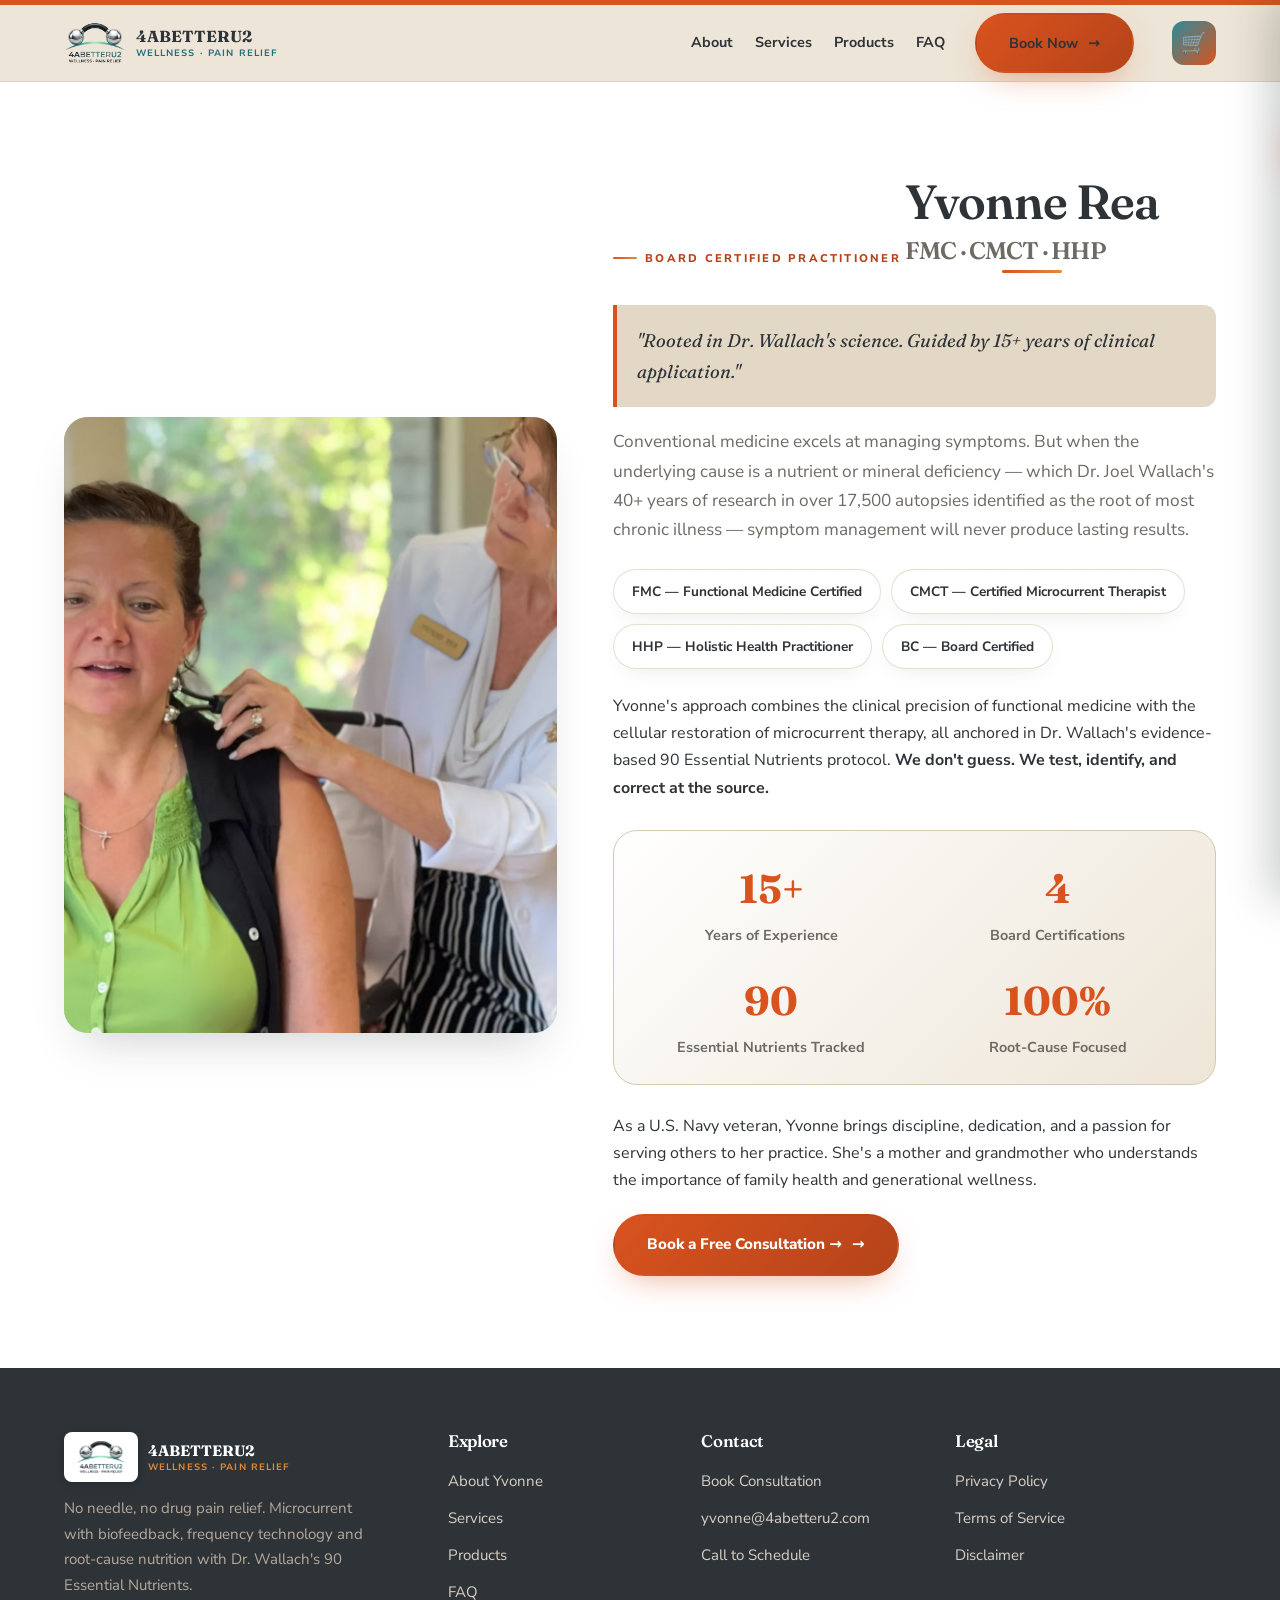
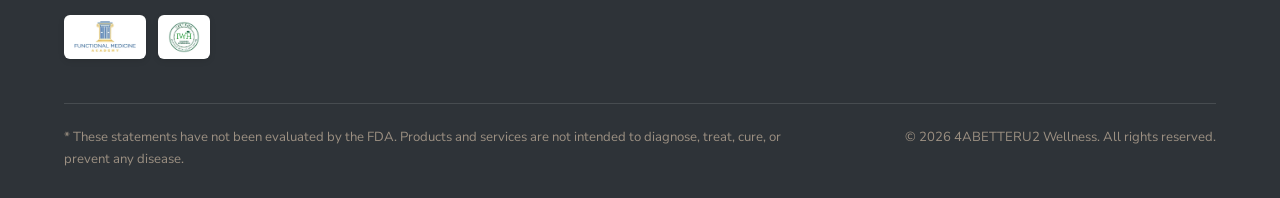
==== commit bad6380d: "Integrate Netlify site improvements: testimonials, success stories page, stronger credentials focus," ====
--- a/about.html
+++ b/about.html
@@ -53,16 +53,41 @@
           <img src="images/yvonne-portrait.jpg" alt="Yvonne Rea - Holistic Health Practitioner" />
         </div>
         <div>
-          <span class="eyebrow">Who We Are</span>
-          <h2 class="section-title">Yvonne Rea, Holistic Health Practitioner</h2>
-          <p class="section-lead">Yvonne is a U.S. Navy veteran, a dedicated mother and grandmother, and a passionate advocate for natural wellness and root-cause healing.</p>
-          <div class="creds" style="margin-top:18px">
+          <span class="eyebrow">Board Certified Practitioner</span>
+          <h2 class="section-title">Yvonne Rea <span style="font-size:.5em;color:var(--muted);display:block;margin-top:8px;">FMC · CMCT · HHP</span></h2>
+          <blockquote class="quote" style="margin: 20px 0; padding: 20px; background: var(--cream-2); border-left: 4px solid var(--coral); border-radius: 0 12px 12px 0;">"Rooted in Dr. Wallach's science. Guided by 15+ years of clinical application."</blockquote>
+          <p class="section-lead">Conventional medicine excels at managing symptoms. But when the underlying cause is a nutrient or mineral deficiency — which Dr. Joel Wallach's 40+ years of research in over 17,500 autopsies identified as the root of most chronic illness — symptom management will never produce lasting results.</p>
+          
+          <div class="creds" style="margin-top:24px; display:flex; flex-wrap:wrap; gap:10px;">
             <span class="pill">FMC — Functional Medicine Certified</span>
             <span class="pill">CMCT — Certified Microcurrent Therapist</span>
             <span class="pill">HHP — Holistic Health Practitioner</span>
+            <span class="pill">BC — Board Certified</span>
           </div>
-          <p style="margin-top:18px">With over 15 years of clinical experience, Yvonne has helped hundreds of clients find lasting relief from chronic pain, fatigue, and inflammation using a combination of microcurrent therapy, biofeedback, frequency medicine, and Dr. Joel Wallach's groundbreaking 90 Essential Nutrients protocol.</p>
-          <p>Her approach is simple: <strong>Find the root cause, don't just mask symptoms.</strong> Whether you're dealing with back pain, autoimmune issues, or just want to optimize your health, Yvonne creates personalized protocols that address your unique biochemistry.</p>
+          
+          <p style="margin-top:24px">Yvonne's approach combines the clinical precision of functional medicine with the cellular restoration of microcurrent therapy, all anchored in Dr. Wallach's evidence-based 90 Essential Nutrients protocol. <strong>We don't guess. We test, identify, and correct at the source.</strong></p>
+          
+          <div style="display:grid; grid-template-columns: repeat(2, 1fr); gap: 20px; margin: 28px 0; padding: 24px; background: linear-gradient(135deg, #fff, var(--cream)); border-radius: var(--radius); border: 1px solid var(--sand);">
+            <div style="text-align:center;">
+              <div style="font-family:'Fraunces',serif; font-size: 2.5rem; font-weight: 700; color: var(--coral);">15+</div>
+              <div style="font-size: 0.9rem; color: var(--muted); font-weight: 700;">Years of Experience</div>
+            </div>
+            <div style="text-align:center;">
+              <div style="font-family:'Fraunces',serif; font-size: 2.5rem; font-weight: 700; color: var(--coral);">4</div>
+              <div style="font-size: 0.9rem; color: var(--muted); font-weight: 700;">Board Certifications</div>
+            </div>
+            <div style="text-align:center;">
+              <div style="font-family:'Fraunces',serif; font-size: 2.5rem; font-weight: 700; color: var(--coral);">90</div>
+              <div style="font-size: 0.9rem; color: var(--muted); font-weight: 700;">Essential Nutrients Tracked</div>
+            </div>
+            <div style="text-align:center;">
+              <div style="font-family:'Fraunces',serif; font-size: 2.5rem; font-weight: 700; color: var(--coral);">100%</div>
+              <div style="font-size: 0.9rem; color: var(--muted); font-weight: 700;">Root-Cause Focused</div>
+            </div>
+          </div>
+          
+          <p>As a U.S. Navy veteran, Yvonne brings discipline, dedication, and a passion for serving others to her practice. She's a mother and grandmother who understands the importance of family health and generational wellness.</p>
+          
           <a href="contact.html" class="btn btn-primary" style="margin-top:20px">Book a Free Consultation →</a>
         </div>
       </div>
--- a/styles.css
+++ b/styles.css
@@ -1007,6 +1007,38 @@
   margin-top: 20px;
 }
 
+/* ---------------- CTA Section ---------------- */
+.cta { 
+  background: linear-gradient(135deg, var(--coral), var(--gold)); 
+  color: #fff; 
+  text-align: center; 
+  padding: 80px 0;
+}
+.cta h2 { 
+  font-size: clamp(2rem, 4vw, 3rem); 
+  margin-bottom: 16px;
+  color: #fff;
+}
+.cta p { 
+  color: rgba(255,255,255,.92); 
+  max-width: 560px; 
+  margin: 0 auto 28px; 
+  font-size: 1.08rem; 
+}
+.cta .btn-light {
+  background: #fff;
+  color: var(--coral-dark);
+}
+.cta .btn-ghost {
+  border-color: #fff;
+  color: #fff;
+  background: transparent;
+}
+.cta .btn-ghost:hover {
+  background: #fff;
+  color: var(--coral-dark);
+}
+
 /* ---------------- Newsletter ---------------- */
 .newsletter { background: var(--cream); }
 .nl-box { background: #fff; border-radius: var(--radius); box-shadow: var(--shadow-sm); padding: 44px; text-align: center; max-width: 720px; margin: 0 auto; border: 1px solid var(--sand); }
@@ -1022,7 +1054,15 @@
 .footer a { color: #d8cfc4; font-size: .94rem; }
 .footer a:hover { color: var(--gold); }
 .footer ul { list-style: none; display: grid; gap: 10px; }
-.footer .brand { color: #fff; margin-bottom: 14px; }
+.footer .brand { color: #fff; margin-bottom: 14px; display: flex; align-items: center; gap: 10px; }
+.footer .brand-logo {
+  height: 50px;
+  width: auto;
+  background: #fff;
+  padding: 8px 12px;
+  border-radius: 8px;
+  box-shadow: 0 2px 8px rgba(0,0,0,0.2);
+}
 .footer .brand small { color: var(--gold); }
 .footer .desc { font-size: .94rem; color: #b6a99b; max-width: 320px; }
 
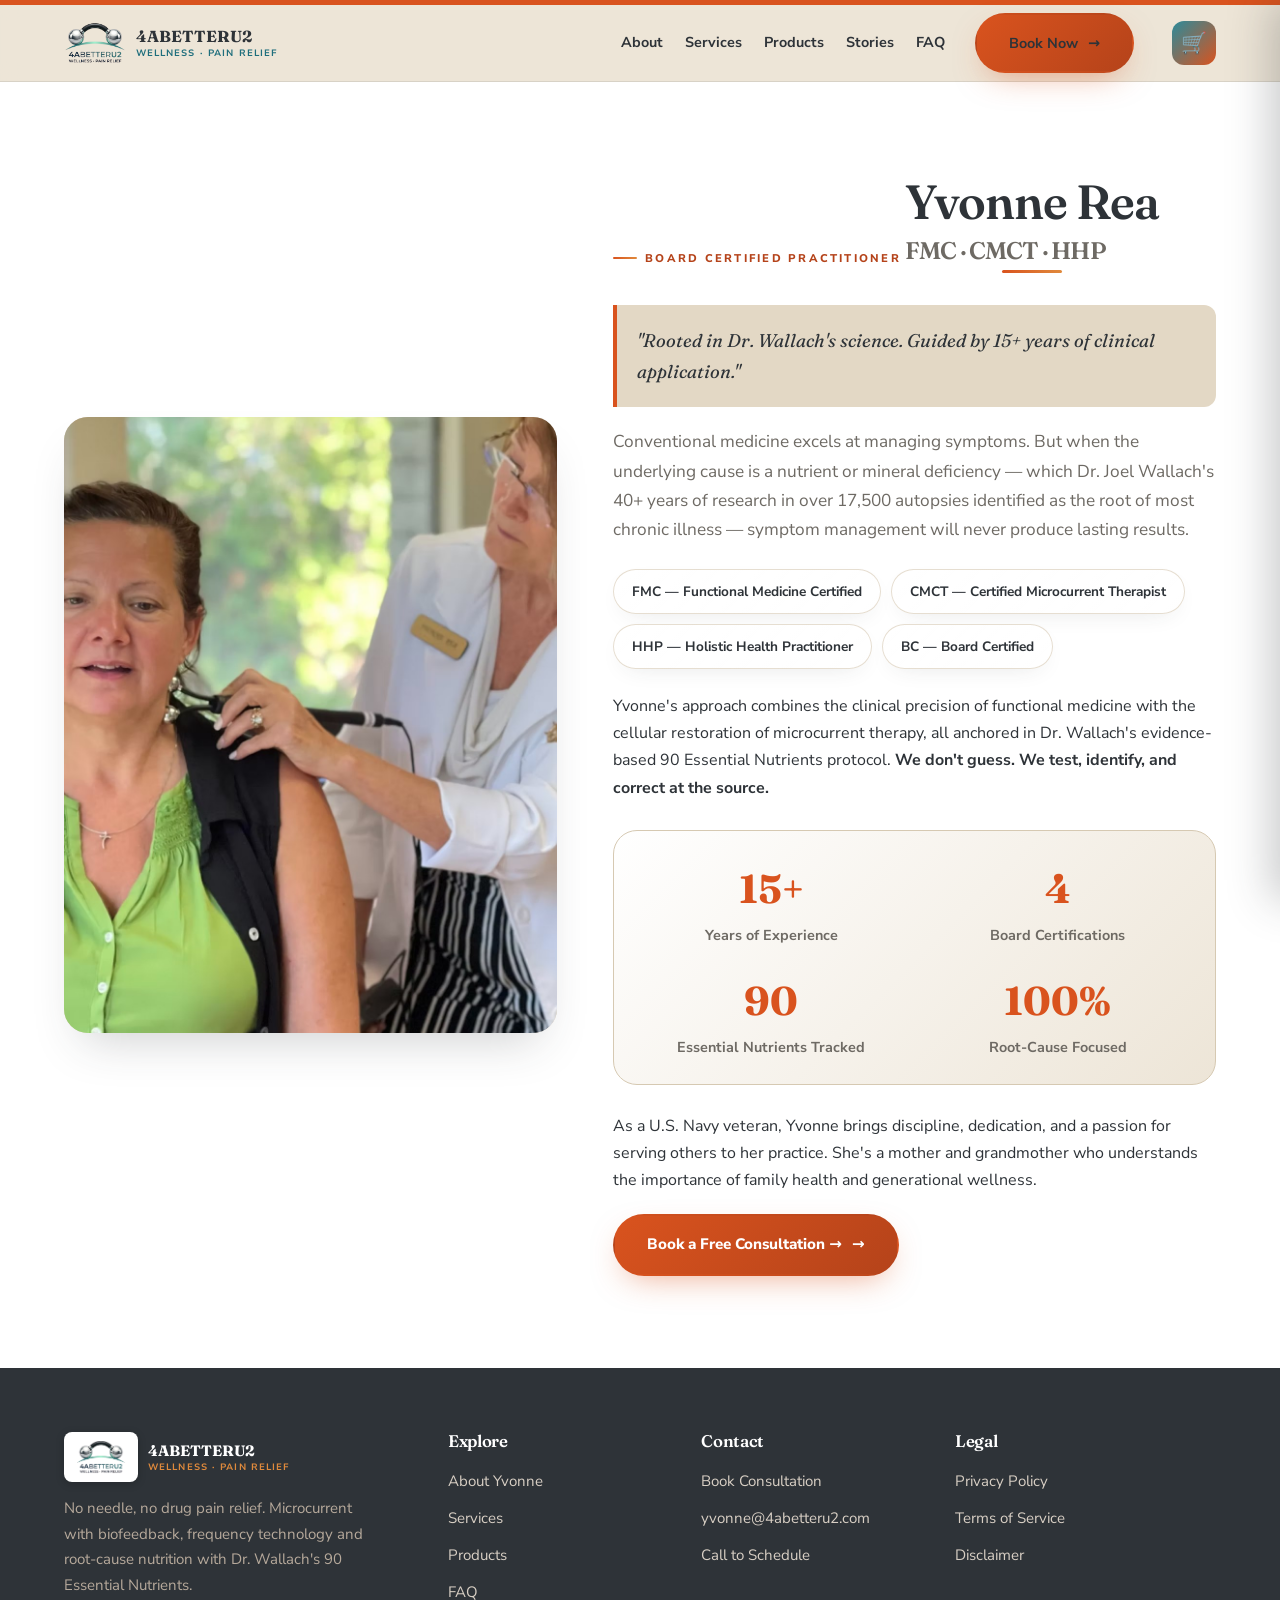
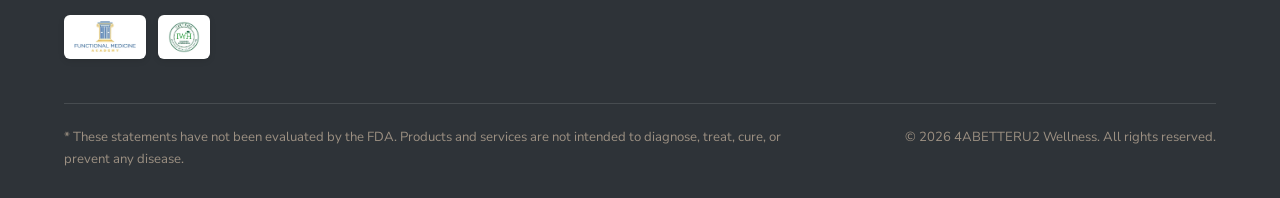
==== commit e6be1300: "Rebuild homepage as concise landing page, fix broken services videos, standardize cart drawer across" ====
--- a/about.html
+++ b/about.html
@@ -32,6 +32,7 @@
           <li><a href="about.html" class="active">About</a></li>
           <li><a href="services.html">Services</a></li>
           <li><a href="products.html">Products</a></li>
+          <li><a href="success-stories.html">Stories</a></li>
           <li><a href="faq.html">FAQ</a></li>
           <li class="nav-cta"><a href="contact.html" class="btn btn-primary">Book Now</a></li>
           <li class="cart-icon-wrap">
@@ -139,21 +140,30 @@
     </div>
   </footer>
 
-  <!-- Cart Modal -->
-  <div id="cartModal" class="cart-modal">
-    <div class="cart-content">
-      <div class="cart-header">
-        <h3>Your Cart</h3>
-        <button id="closeCart" class="close-cart">&times;</button>
+  <!-- ============== CART MODAL / SLIDE-OUT DRAWER ============== -->
+  <div class="cart-modal-backdrop" id="cartBackdrop"></div>
+  <div class="cart-modal" id="cartModal">
+    <div class="cart-modal-header">
+      <h3>🛒 Your Cart</h3>
+      <button class="cart-modal-close" id="closeCart">×</button>
+    </div>
+    <div class="cart-modal-body">
+      <div class="cart-empty" id="cartEmpty">
+        <div class="cart-empty-icon">🛒</div>
+        <h4>Your cart is empty</h4>
+        <p>Browse our products and add items to get started with your wellness journey.</p>
+        <a href="products.html" class="btn btn-primary" style="margin-top:20px">Browse Products</a>
       </div>
-      <div id="cartItems" class="cart-items">
-        <div class="empty-cart">Your cart is empty</div>
+      <div class="cart-items" id="cartItems"></div>
+    </div>
+    <div class="cart-modal-footer">
+      <div class="cart-subtotal">
+        <span class="cart-subtotal-label">Subtotal</span>
+        <span class="cart-subtotal-amount" id="cartSubtotal">$0.00</span>
       </div>
-      <div class="cart-footer">
-        <div class="cart-total">Total: $<span id="cartTotal">0.00</span></div>
-        <button id="checkoutBtn" class="btn btn-primary btn-full">Checkout →</button>
-        <button id="continueShopping2" class="btn btn-ghost btn-full">Continue Shopping</button>
-      </div>
+      <button class="cart-checkout-btn" id="checkoutBtn">Proceed to Checkout →</button>
+      <button class="cart-continue-btn" id="continueShopping2">Continue Shopping</button>
+      <p class="cart-note">Secure checkout powered by Youngevity. You'll be redirected to complete your purchase.</p>
     </div>
   </div>
 
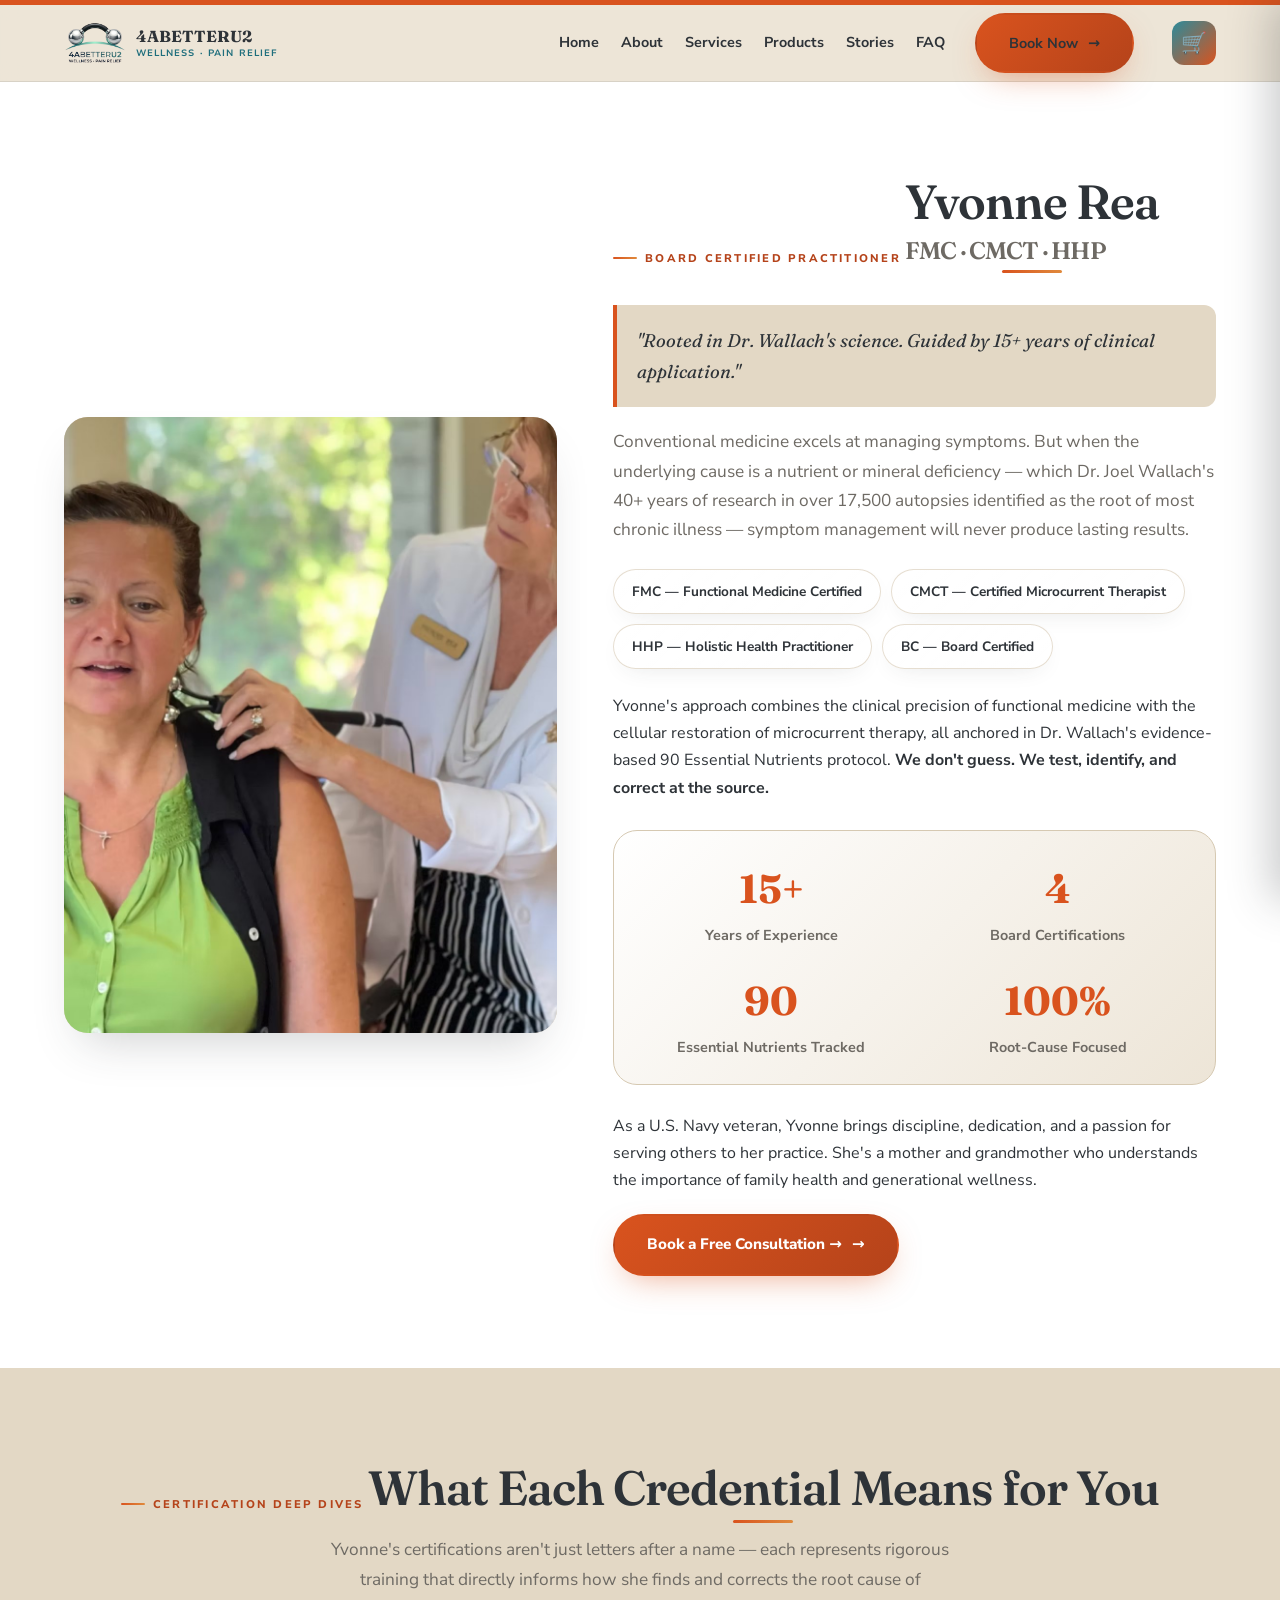
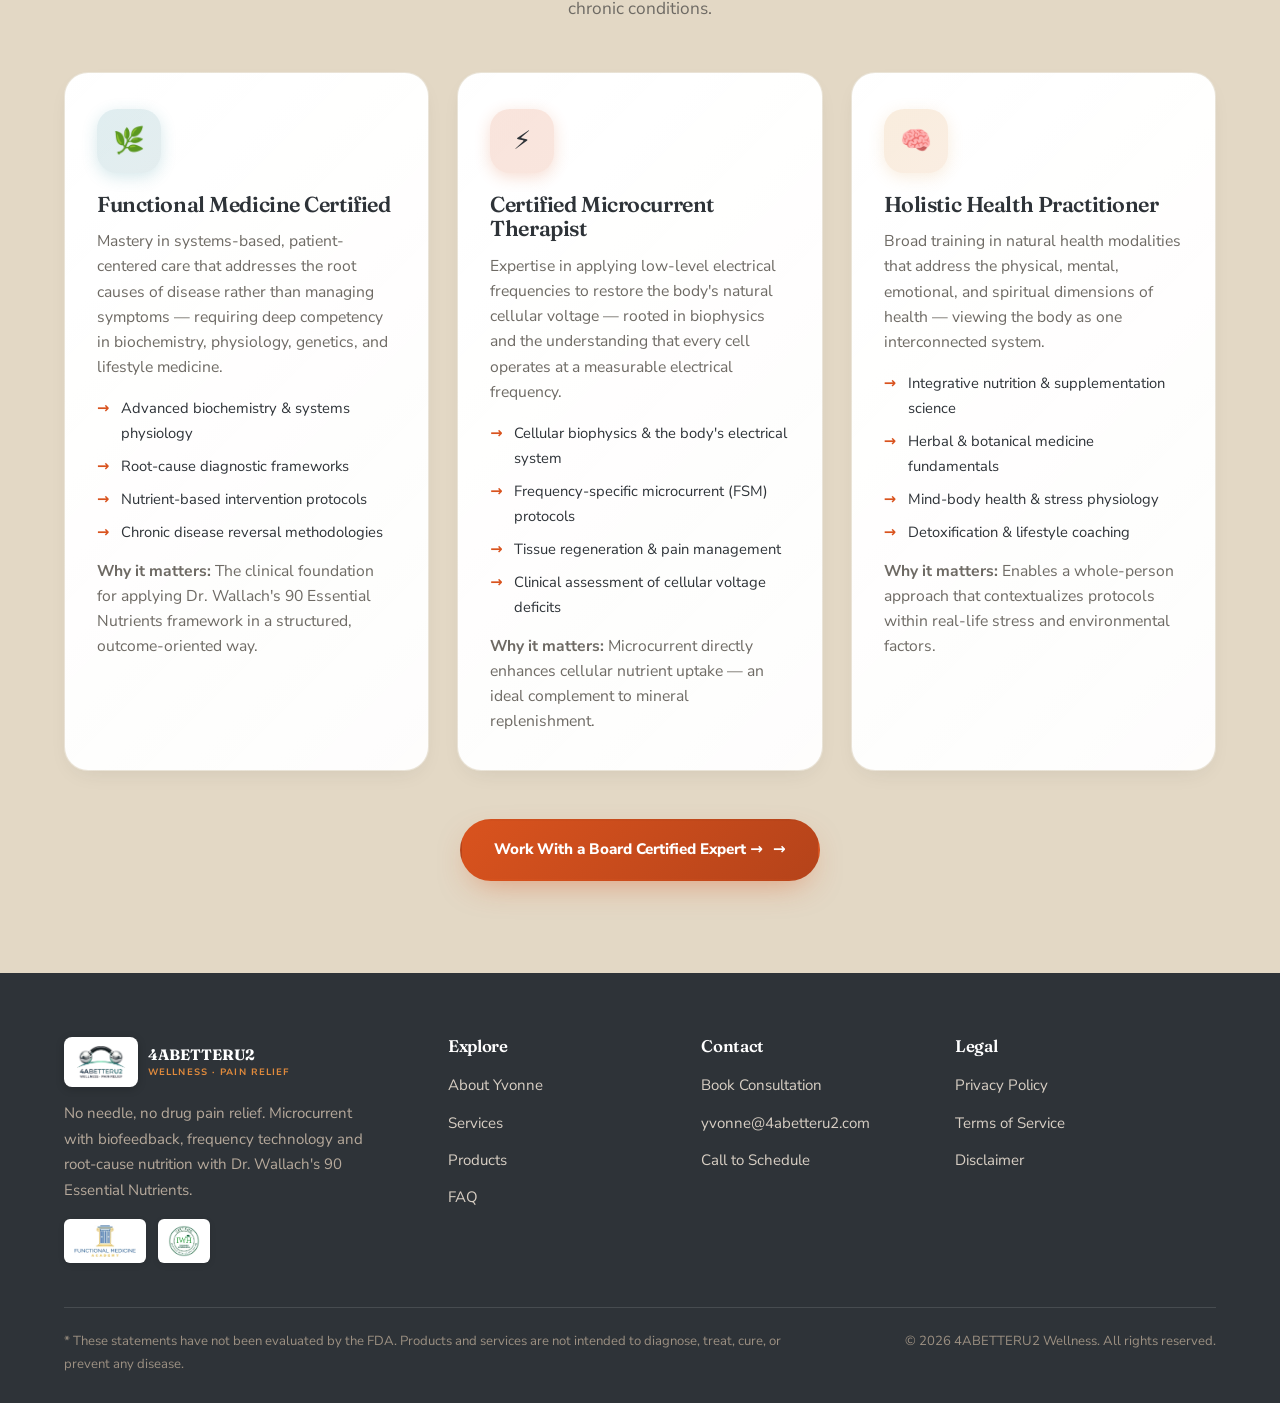
==== commit 7d92da19: "Add Privacy Policy, Terms of Service, Disclaimer pages; add Home nav link sitewide; wire all legal f" ====
--- a/about.html
+++ b/about.html
@@ -29,6 +29,7 @@
       <nav>
         <button class="nav-toggle" id="navToggle" aria-label="Toggle navigation"><span></span><span></span><span></span></button>
         <ul class="nav-links" id="navLinks">
+          <li><a href="index.html">Home</a></li>
           <li><a href="about.html" class="active">About</a></li>
           <li><a href="services.html">Services</a></li>
           <li><a href="products.html">Products</a></li>
@@ -95,6 +96,58 @@
     </div>
   </section>
 
+  <!-- ============== CERTIFICATION DEEP DIVES ============== -->
+  <section class="section" style="background: var(--cream-2);">
+    <div class="container">
+      <div class="center">
+        <span class="eyebrow">Certification Deep Dives</span>
+        <h2 class="section-title">What Each Credential Means for You</h2>
+        <p class="section-lead">Yvonne's certifications aren't just letters after a name — each represents rigorous training that directly informs how she finds and corrects the root cause of chronic conditions.</p>
+      </div>
+      <div class="service-cards" style="margin-top:48px">
+        <div class="s-card">
+          <div class="s-icon sage">🌿</div>
+          <h3>Functional Medicine Certified</h3>
+          <p>Mastery in systems-based, patient-centered care that addresses the root causes of disease rather than managing symptoms — requiring deep competency in biochemistry, physiology, genetics, and lifestyle medicine.</p>
+          <ul>
+            <li>Advanced biochemistry &amp; systems physiology</li>
+            <li>Root-cause diagnostic frameworks</li>
+            <li>Nutrient-based intervention protocols</li>
+            <li>Chronic disease reversal methodologies</li>
+          </ul>
+          <p style="margin-top:14px;"><strong>Why it matters:</strong> The clinical foundation for applying Dr. Wallach's 90 Essential Nutrients framework in a structured, outcome-oriented way.</p>
+        </div>
+        <div class="s-card">
+          <div class="s-icon coral">⚡</div>
+          <h3>Certified Microcurrent Therapist</h3>
+          <p>Expertise in applying low-level electrical frequencies to restore the body's natural cellular voltage — rooted in biophysics and the understanding that every cell operates at a measurable electrical frequency.</p>
+          <ul>
+            <li>Cellular biophysics &amp; the body's electrical system</li>
+            <li>Frequency-specific microcurrent (FSM) protocols</li>
+            <li>Tissue regeneration &amp; pain management</li>
+            <li>Clinical assessment of cellular voltage deficits</li>
+          </ul>
+          <p style="margin-top:14px;"><strong>Why it matters:</strong> Microcurrent directly enhances cellular nutrient uptake — an ideal complement to mineral replenishment.</p>
+        </div>
+        <div class="s-card">
+          <div class="s-icon gold">🧠</div>
+          <h3>Holistic Health Practitioner</h3>
+          <p>Broad training in natural health modalities that address the physical, mental, emotional, and spiritual dimensions of health — viewing the body as one interconnected system.</p>
+          <ul>
+            <li>Integrative nutrition &amp; supplementation science</li>
+            <li>Herbal &amp; botanical medicine fundamentals</li>
+            <li>Mind-body health &amp; stress physiology</li>
+            <li>Detoxification &amp; lifestyle coaching</li>
+          </ul>
+          <p style="margin-top:14px;"><strong>Why it matters:</strong> Enables a whole-person approach that contextualizes protocols within real-life stress and environmental factors.</p>
+        </div>
+      </div>
+      <div class="center" style="margin-top:48px">
+        <a href="contact.html" class="btn btn-primary">Work With a Board Certified Expert →</a>
+      </div>
+    </div>
+  </section>
+
   <!-- ============== FOOTER ============== -->
   <footer class="footer">
     <div class="container">
@@ -127,9 +180,9 @@
         <div>
           <h4>Legal</h4>
           <ul>
-            <li><a href="#">Privacy Policy</a></li>
-            <li><a href="#">Terms of Service</a></li>
-            <li><a href="#">Disclaimer</a></li>
+            <li><a href="privacy-policy.html">Privacy Policy</a></li>
+            <li><a href="terms-of-service.html">Terms of Service</a></li>
+            <li><a href="disclaimer.html">Disclaimer</a></li>
           </ul>
         </div>
       </div>
--- a/styles.css
+++ b/styles.css
@@ -1166,3 +1166,16 @@
   .booking-contact { padding: 20px; }
   .form-success { padding: 28px 20px; }
 }
+
+/* ---------------- Legal Pages ---------------- */
+.legal-body h3 {
+  font-family: 'Fraunces', serif;
+  font-size: 1.3rem;
+  color: var(--sage-dark);
+  margin: 32px 0 12px;
+}
+.legal-body p { color: var(--charcoal); margin-bottom: 16px; }
+.legal-body ul { margin: 0 0 16px 22px; color: var(--charcoal); }
+.legal-body li { margin-bottom: 8px; }
+.legal-body a { color: var(--coral-dark); font-weight: 700; text-decoration: underline; }
+.legal-body a:hover { color: var(--coral); }
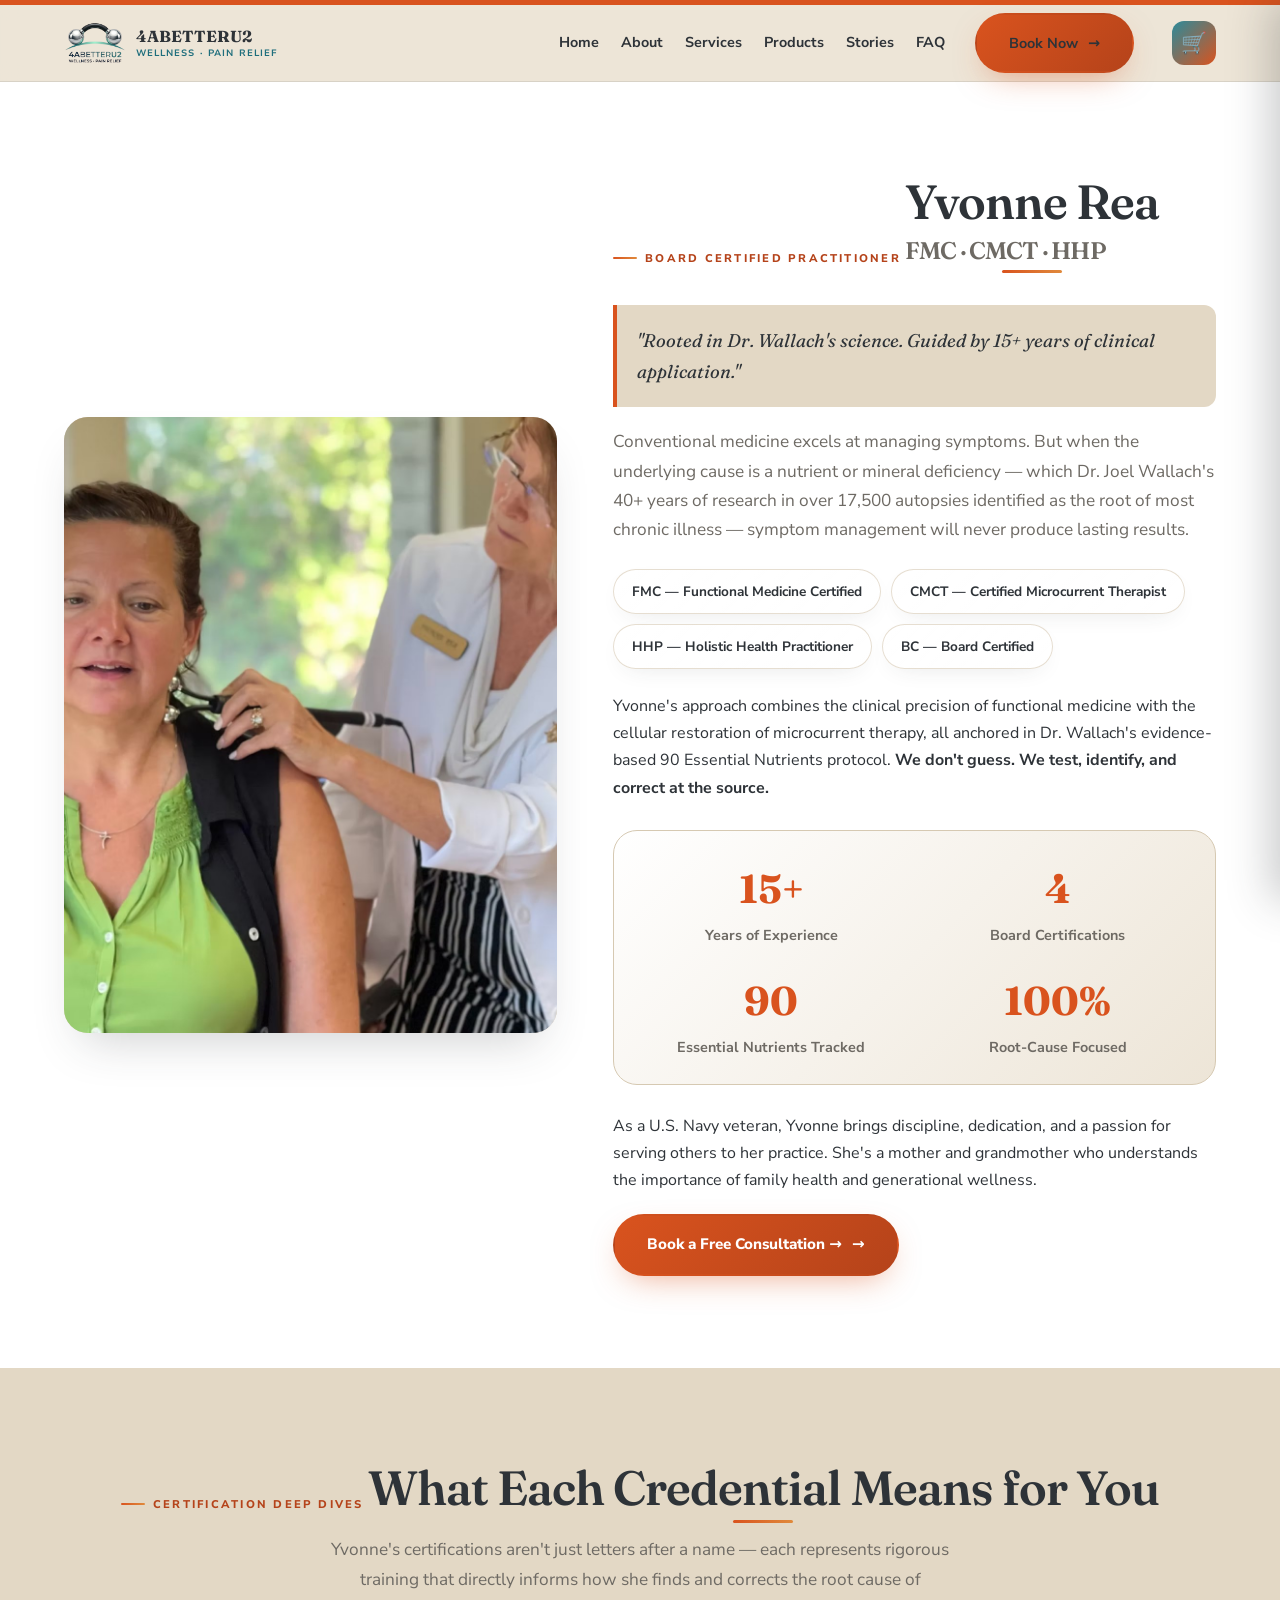
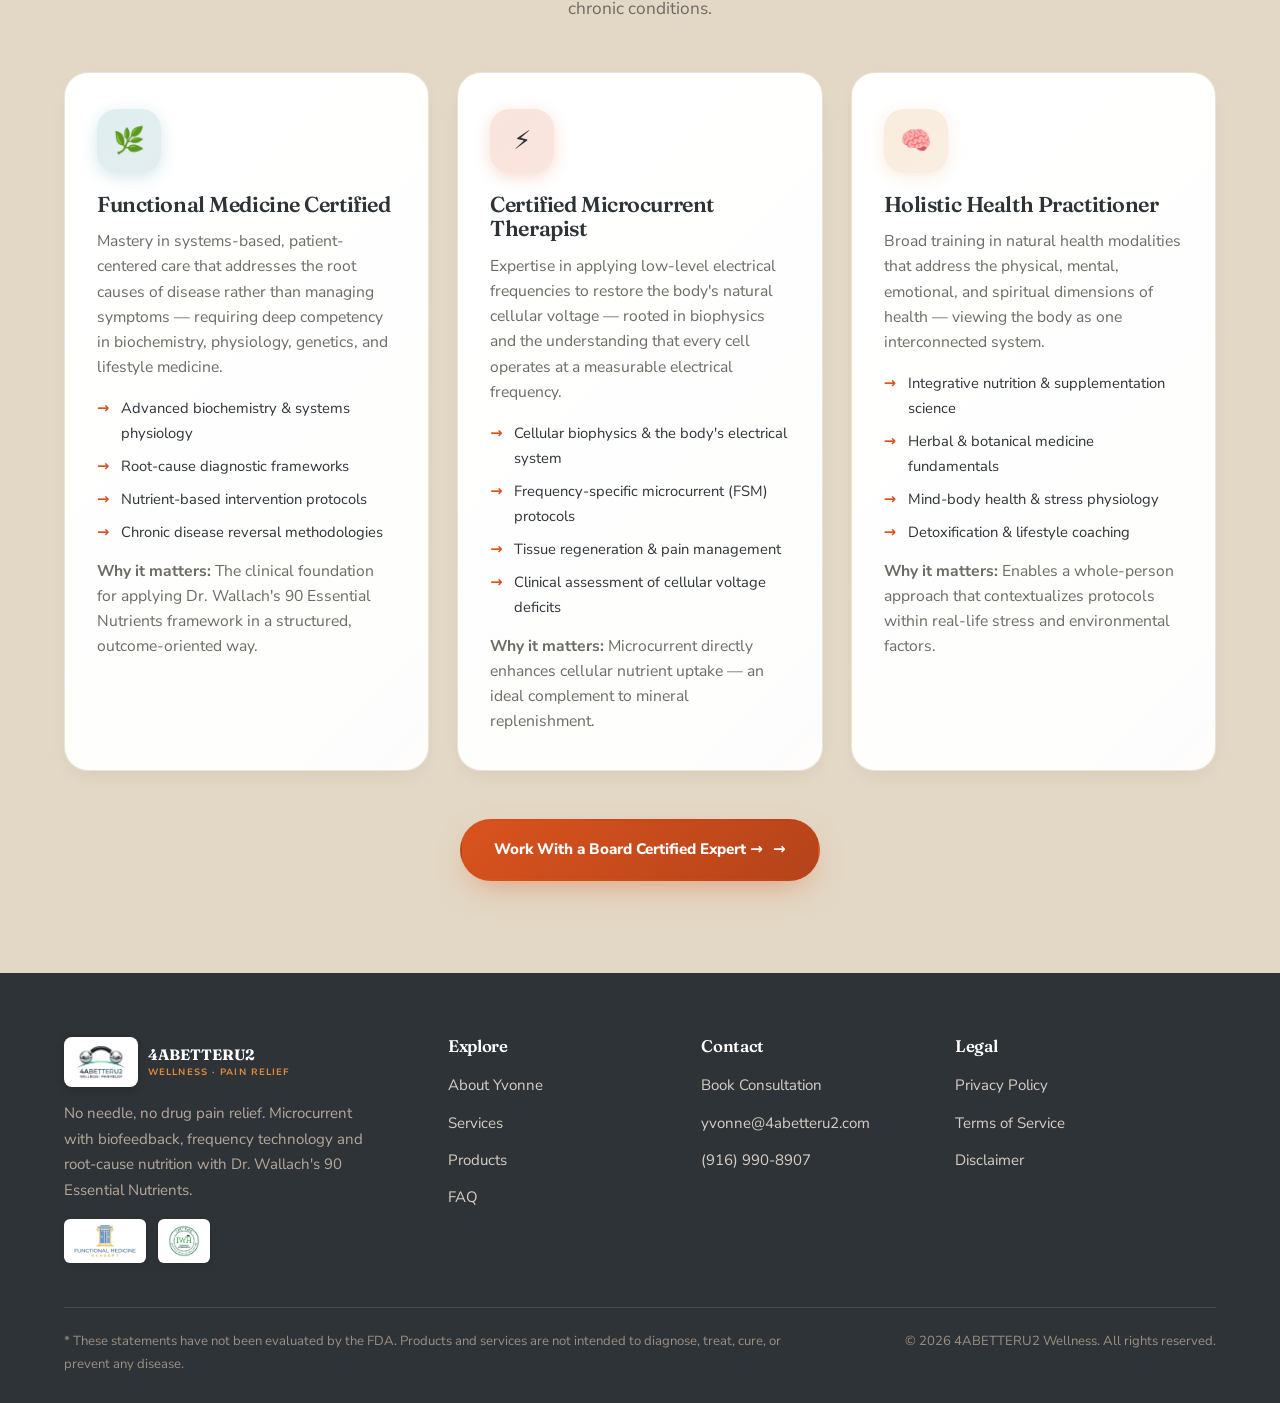
==== commit 14591d23: "Add phone number (916) 990-8907 to all contact placeholders" ====
--- a/about.html
+++ b/about.html
@@ -174,7 +174,7 @@
           <ul>
             <li><a href="contact.html">Book Consultation</a></li>
             <li><a href="mailto:yvonne@4abetteru2.com">yvonne@4abetteru2.com</a></li>
-            <li><a href="tel:+PHONE">Call to Schedule</a></li>
+            <li><a href="tel:+19169908907">(916) 990-8907</a></li>
           </ul>
         </div>
         <div>
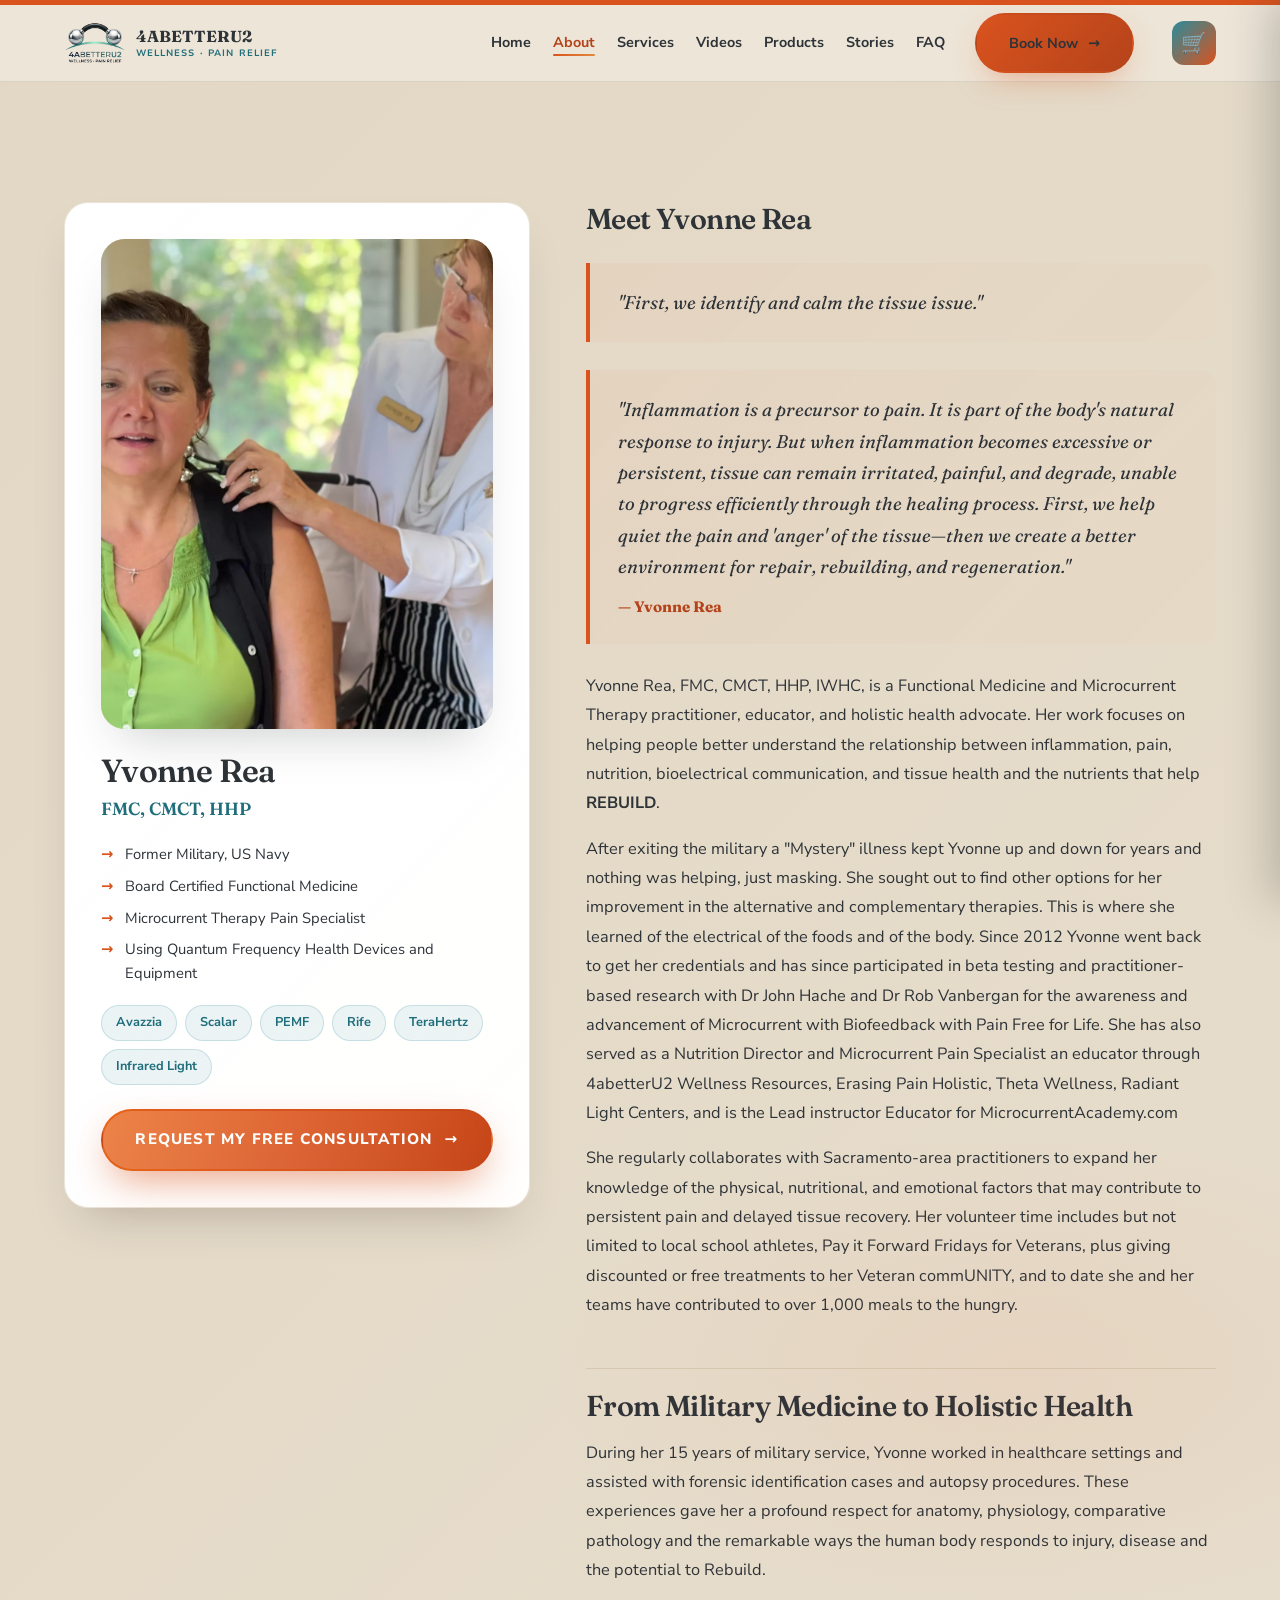
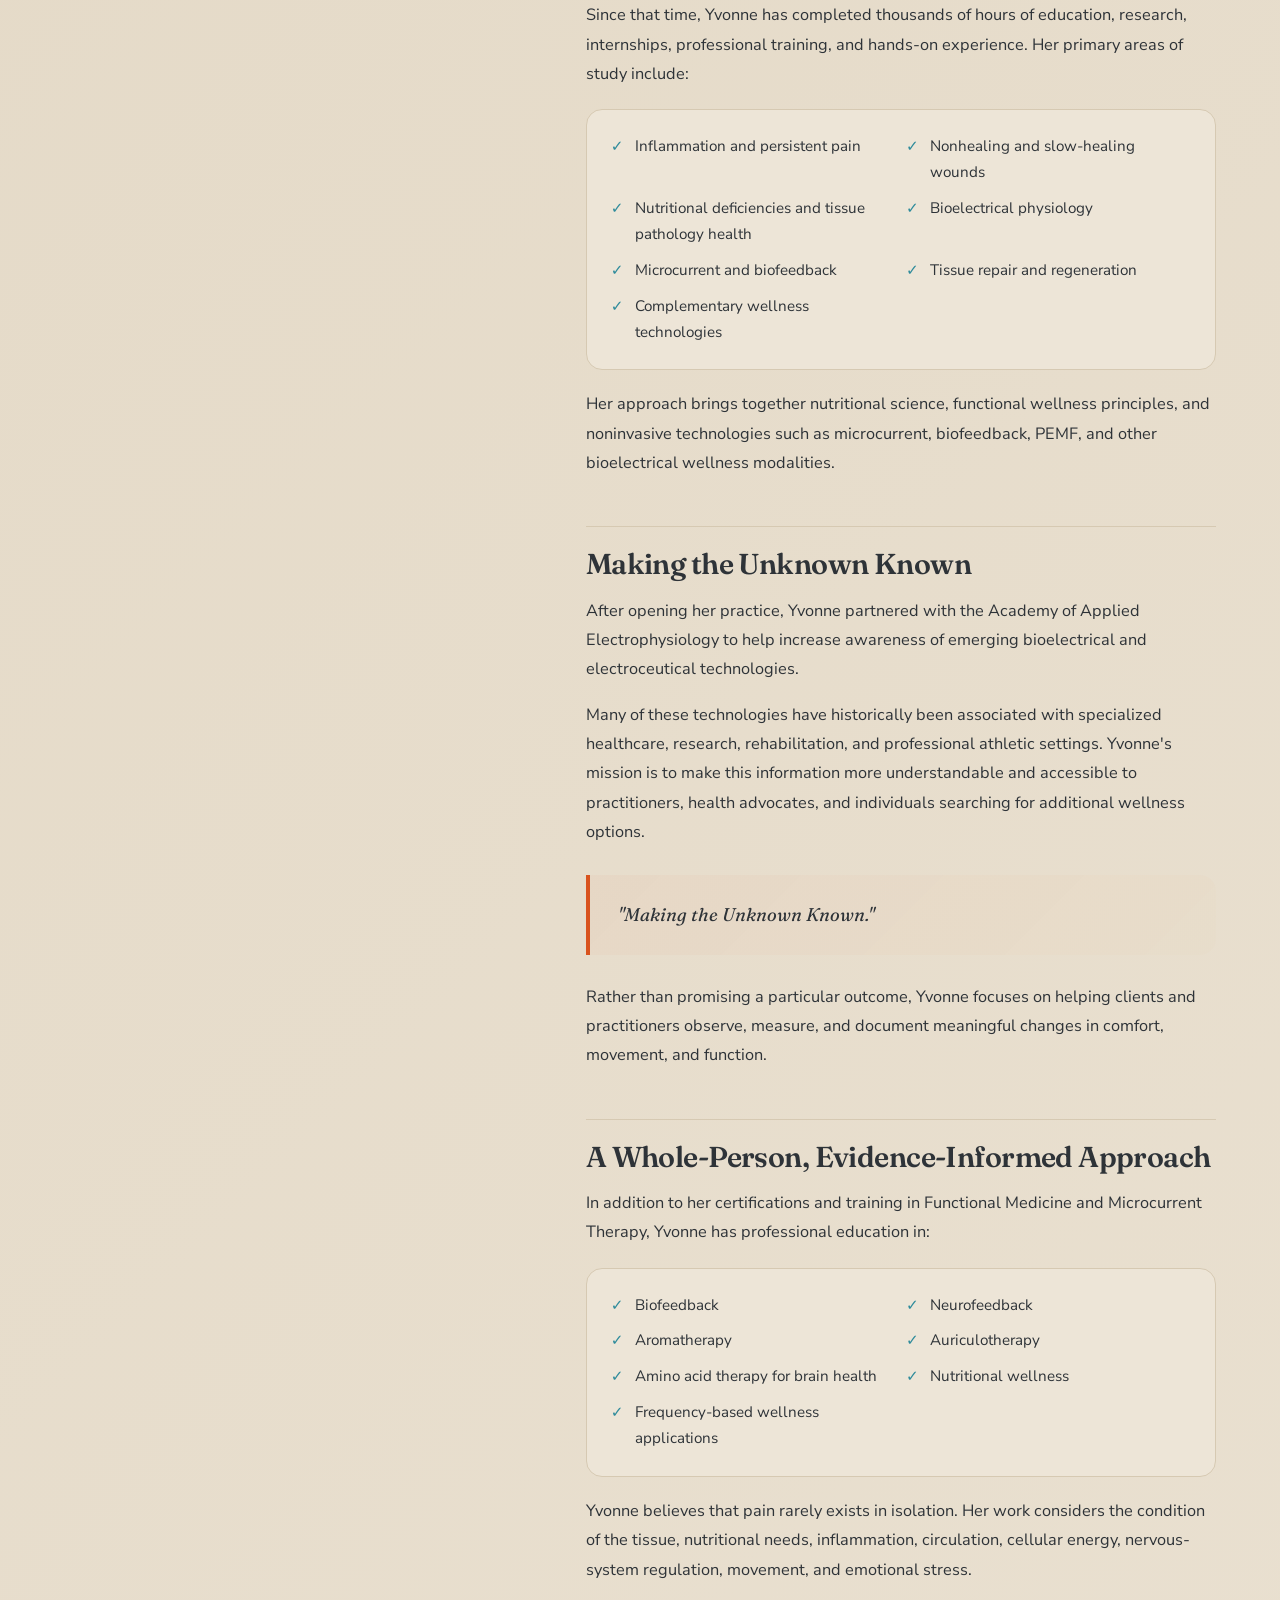
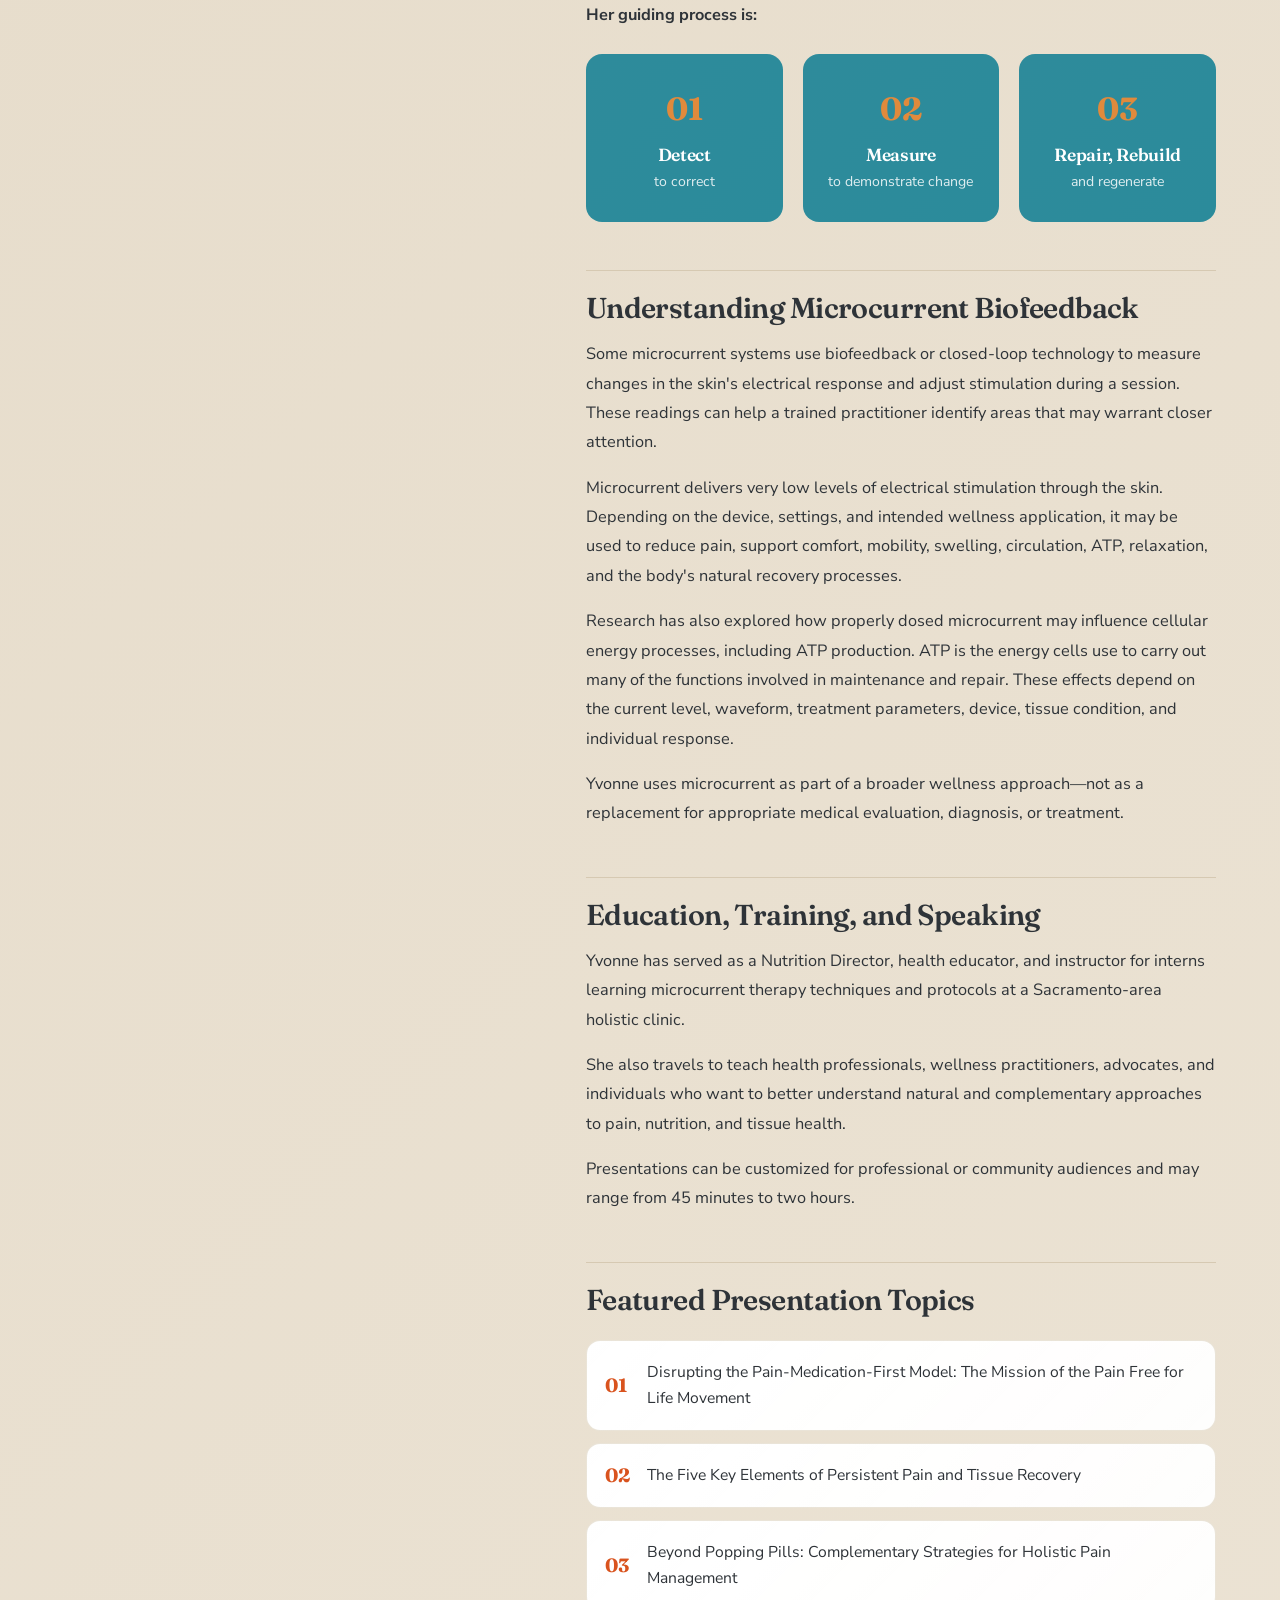
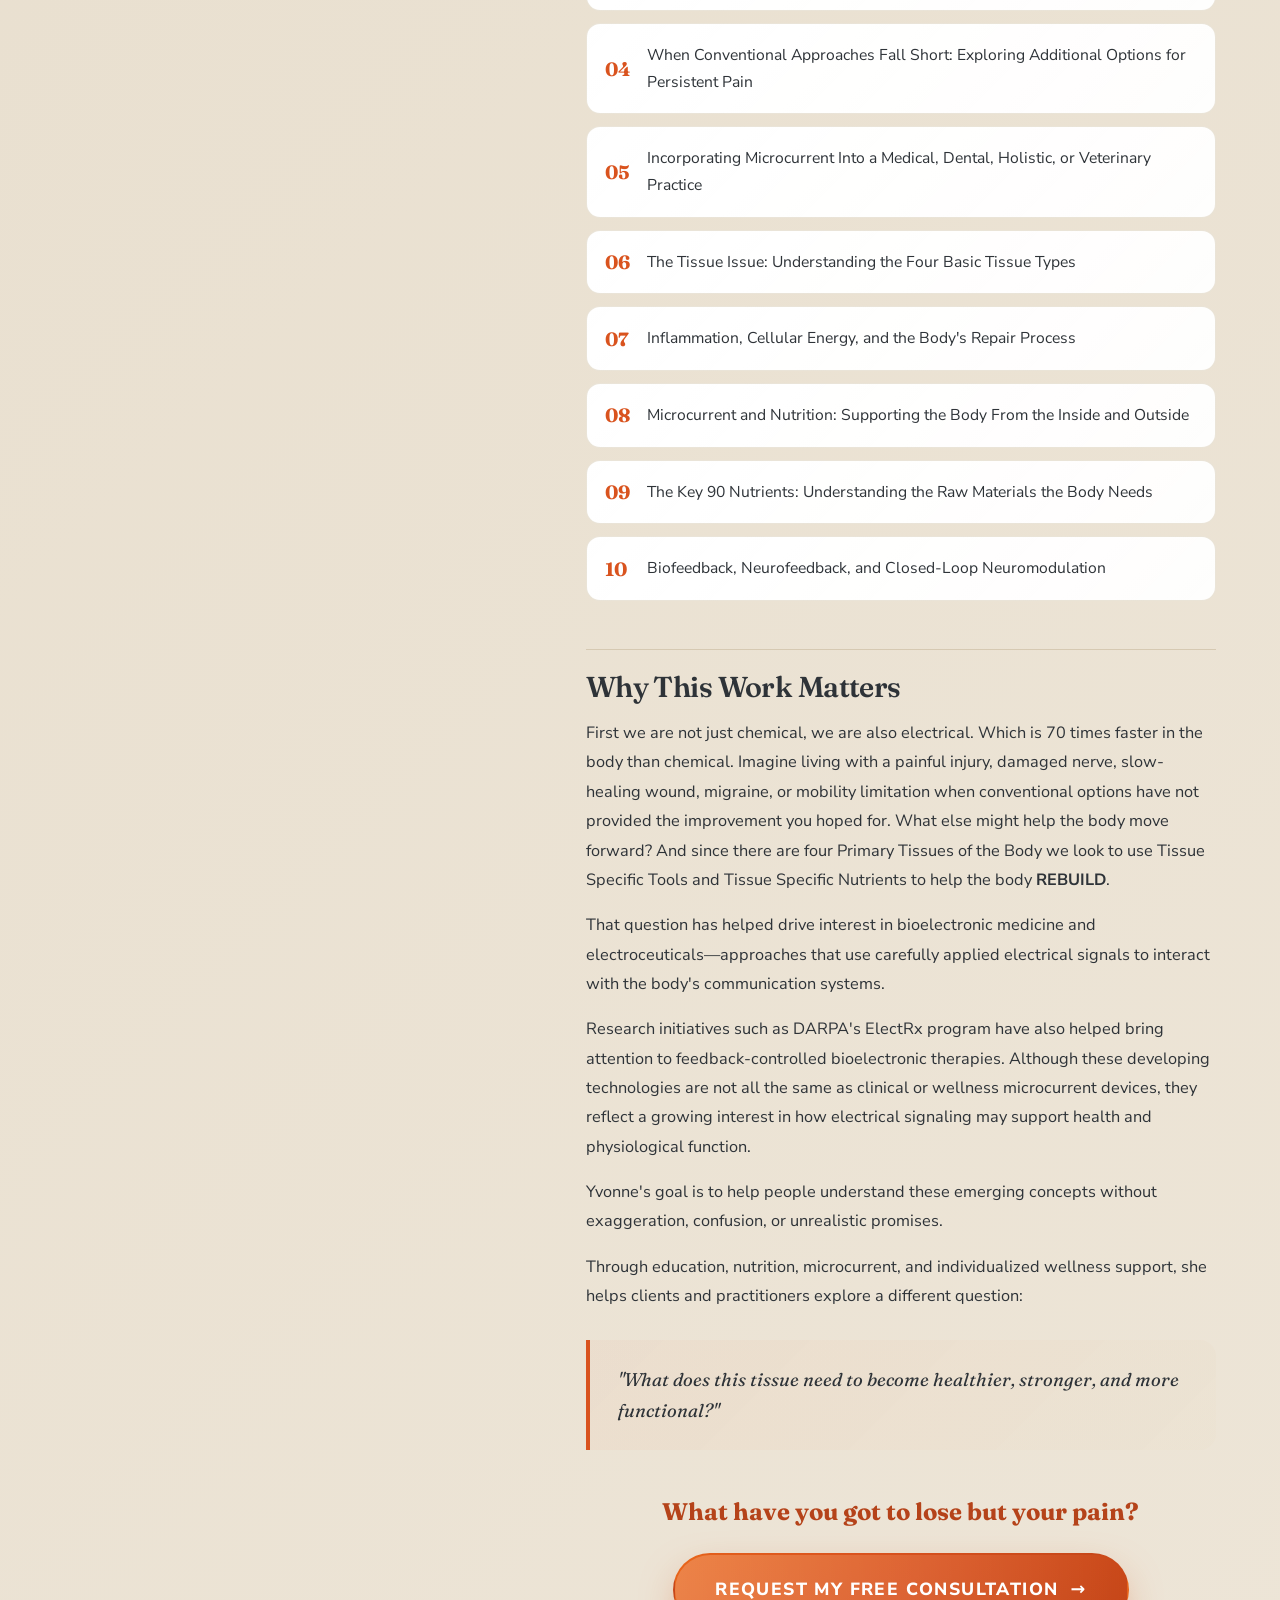
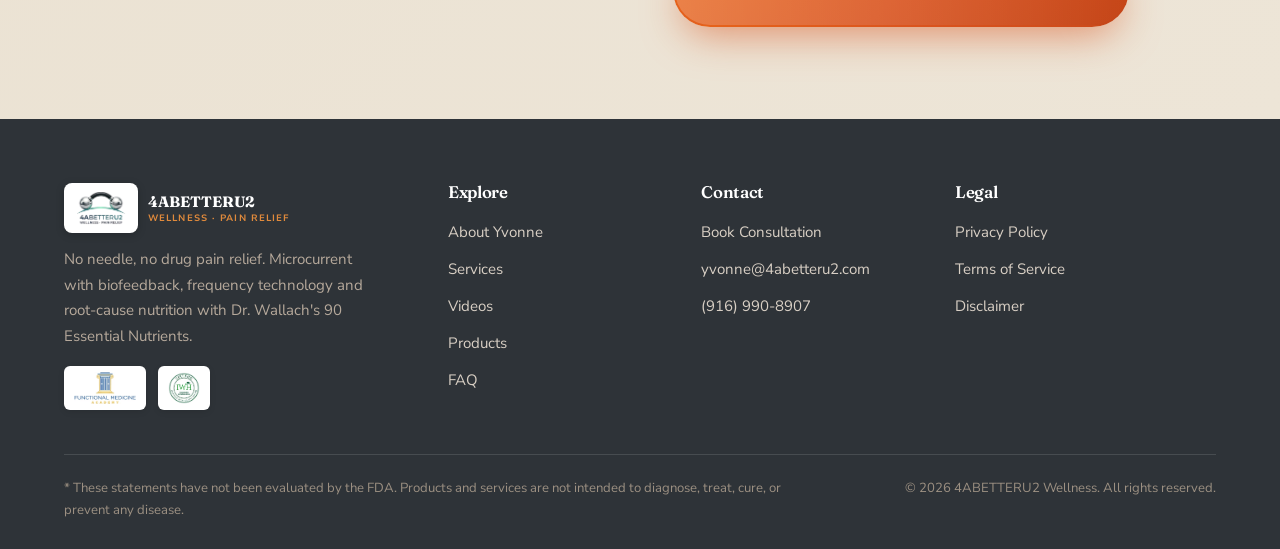
==== commit 841497c0: "Update site: REBUILD WITH REA hero, full Yvonne bio, new videos page, services & products overhaul, " ====
--- a/about.html
+++ b/about.html
@@ -3,8 +3,8 @@
 <head>
   <meta charset="UTF-8" />
   <meta name="viewport" content="width=device-width, initial-scale=1.0" />
-  <title>About Yvonne Rea | 4ABETTERU2 Wellness</title>
-  <meta name="description" content="Meet Yvonne Rea, FMC · CMCT · HHP. A U.S. Navy veteran with 15+ years of experience in functional medicine, microcurrent therapy, and holistic health." />
+  <title>About Yvonne Rea | FMC, CMCT, HHP | 4ABETTERU2 Wellness</title>
+  <meta name="description" content="Meet Yvonne Rea — Former U.S. Navy, Board Certified Functional Medicine, Microcurrent Therapy Pain Specialist. Using Quantum Frequency Health Devices and Equipment to help REBUILD." />
   <link rel="canonical" href="https://www.4abetteru2.com/about.html" />
   
   <!-- Favicon -->
@@ -32,6 +32,7 @@
           <li><a href="index.html">Home</a></li>
           <li><a href="about.html" class="active">About</a></li>
           <li><a href="services.html">Services</a></li>
+          <li><a href="videos.html">Videos</a></li>
           <li><a href="products.html">Products</a></li>
           <li><a href="success-stories.html">Stories</a></li>
           <li><a href="faq.html">FAQ</a></li>
@@ -47,103 +48,186 @@
     </div>
   </header>
 
-  <!-- ============== ABOUT PAGE CONTENT ============== -->
-  <section class="section about">
+  <!-- ============== ABOUT HERO ============== -->
+  <section class="section about-hero">
     <div class="container">
-      <div class="about-grid">
-        <div class="about-photo photo-frame" style="aspect-ratio:4/5">
-          <img src="images/yvonne-portrait.jpg" alt="Yvonne Rea - Holistic Health Practitioner" />
-        </div>
-        <div>
-          <span class="eyebrow">Board Certified Practitioner</span>
-          <h2 class="section-title">Yvonne Rea <span style="font-size:.5em;color:var(--muted);display:block;margin-top:8px;">FMC · CMCT · HHP</span></h2>
-          <blockquote class="quote" style="margin: 20px 0; padding: 20px; background: var(--cream-2); border-left: 4px solid var(--coral); border-radius: 0 12px 12px 0;">"Rooted in Dr. Wallach's science. Guided by 15+ years of clinical application."</blockquote>
-          <p class="section-lead">Conventional medicine excels at managing symptoms. But when the underlying cause is a nutrient or mineral deficiency — which Dr. Joel Wallach's 40+ years of research in over 17,500 autopsies identified as the root of most chronic illness — symptom management will never produce lasting results.</p>
-          
-          <div class="creds" style="margin-top:24px; display:flex; flex-wrap:wrap; gap:10px;">
-            <span class="pill">FMC — Functional Medicine Certified</span>
-            <span class="pill">CMCT — Certified Microcurrent Therapist</span>
-            <span class="pill">HHP — Holistic Health Practitioner</span>
-            <span class="pill">BC — Board Certified</span>
-          </div>
-          
-          <p style="margin-top:24px">Yvonne's approach combines the clinical precision of functional medicine with the cellular restoration of microcurrent therapy, all anchored in Dr. Wallach's evidence-based 90 Essential Nutrients protocol. <strong>We don't guess. We test, identify, and correct at the source.</strong></p>
-          
-          <div style="display:grid; grid-template-columns: repeat(2, 1fr); gap: 20px; margin: 28px 0; padding: 24px; background: linear-gradient(135deg, #fff, var(--cream)); border-radius: var(--radius); border: 1px solid var(--sand);">
-            <div style="text-align:center;">
-              <div style="font-family:'Fraunces',serif; font-size: 2.5rem; font-weight: 700; color: var(--coral);">15+</div>
-              <div style="font-size: 0.9rem; color: var(--muted); font-weight: 700;">Years of Experience</div>
-            </div>
-            <div style="text-align:center;">
-              <div style="font-family:'Fraunces',serif; font-size: 2.5rem; font-weight: 700; color: var(--coral);">4</div>
-              <div style="font-size: 0.9rem; color: var(--muted); font-weight: 700;">Board Certifications</div>
-            </div>
-            <div style="text-align:center;">
-              <div style="font-family:'Fraunces',serif; font-size: 2.5rem; font-weight: 700; color: var(--coral);">90</div>
-              <div style="font-size: 0.9rem; color: var(--muted); font-weight: 700;">Essential Nutrients Tracked</div>
-            </div>
-            <div style="text-align:center;">
-              <div style="font-family:'Fraunces',serif; font-size: 2.5rem; font-weight: 700; color: var(--coral);">100%</div>
-              <div style="font-size: 0.9rem; color: var(--muted); font-weight: 700;">Root-Cause Focused</div>
-            </div>
-          </div>
-          
-          <p>As a U.S. Navy veteran, Yvonne brings discipline, dedication, and a passion for serving others to her practice. She's a mother and grandmother who understands the importance of family health and generational wellness.</p>
-          
-          <a href="contact.html" class="btn btn-primary" style="margin-top:20px">Book a Free Consultation →</a>
-        </div>
-      </div>
-    </div>
-  </section>
-
-  <!-- ============== CERTIFICATION DEEP DIVES ============== -->
-  <section class="section" style="background: var(--cream-2);">
-    <div class="container">
-      <div class="center">
-        <span class="eyebrow">Certification Deep Dives</span>
-        <h2 class="section-title">What Each Credential Means for You</h2>
-        <p class="section-lead">Yvonne's certifications aren't just letters after a name — each represents rigorous training that directly informs how she finds and corrects the root cause of chronic conditions.</p>
-      </div>
-      <div class="service-cards" style="margin-top:48px">
-        <div class="s-card">
-          <div class="s-icon sage">🌿</div>
-          <h3>Functional Medicine Certified</h3>
-          <p>Mastery in systems-based, patient-centered care that addresses the root causes of disease rather than managing symptoms — requiring deep competency in biochemistry, physiology, genetics, and lifestyle medicine.</p>
-          <ul>
-            <li>Advanced biochemistry &amp; systems physiology</li>
-            <li>Root-cause diagnostic frameworks</li>
-            <li>Nutrient-based intervention protocols</li>
-            <li>Chronic disease reversal methodologies</li>
-          </ul>
-          <p style="margin-top:14px;"><strong>Why it matters:</strong> The clinical foundation for applying Dr. Wallach's 90 Essential Nutrients framework in a structured, outcome-oriented way.</p>
-        </div>
-        <div class="s-card">
-          <div class="s-icon coral">⚡</div>
-          <h3>Certified Microcurrent Therapist</h3>
-          <p>Expertise in applying low-level electrical frequencies to restore the body's natural cellular voltage — rooted in biophysics and the understanding that every cell operates at a measurable electrical frequency.</p>
-          <ul>
-            <li>Cellular biophysics &amp; the body's electrical system</li>
-            <li>Frequency-specific microcurrent (FSM) protocols</li>
-            <li>Tissue regeneration &amp; pain management</li>
-            <li>Clinical assessment of cellular voltage deficits</li>
-          </ul>
-          <p style="margin-top:14px;"><strong>Why it matters:</strong> Microcurrent directly enhances cellular nutrient uptake — an ideal complement to mineral replenishment.</p>
-        </div>
-        <div class="s-card">
-          <div class="s-icon gold">🧠</div>
-          <h3>Holistic Health Practitioner</h3>
-          <p>Broad training in natural health modalities that address the physical, mental, emotional, and spiritual dimensions of health — viewing the body as one interconnected system.</p>
-          <ul>
-            <li>Integrative nutrition &amp; supplementation science</li>
-            <li>Herbal &amp; botanical medicine fundamentals</li>
-            <li>Mind-body health &amp; stress physiology</li>
-            <li>Detoxification &amp; lifestyle coaching</li>
-          </ul>
-          <p style="margin-top:14px;"><strong>Why it matters:</strong> Enables a whole-person approach that contextualizes protocols within real-life stress and environmental factors.</p>
-        </div>
-      </div>
-      <div class="center" style="margin-top:48px">
-        <a href="contact.html" class="btn btn-primary">Work With a Board Certified Expert →</a>
+      <div class="about-hero-grid">
+
+        <!-- Sidebar: Credentials Card -->
+        <div class="about-hero-sidebar">
+          <div class="about-credentials-card">
+            <div class="photo-frame" style="aspect-ratio:4/5; margin-bottom:24px;">
+              <img src="images/yvonne-portrait.jpg" alt="Yvonne Rea — Functional Medicine & Microcurrent Therapy" />
+            </div>
+            <h2>Yvonne Rea</h2>
+            <p class="credentials-sub">FMC, CMCT, HHP</p>
+            <ul class="about-credentials-list">
+              <li>Former Military, US Navy</li>
+              <li>Board Certified Functional Medicine</li>
+              <li>Microcurrent Therapy Pain Specialist</li>
+              <li>Using Quantum Frequency Health Devices and Equipment</li>
+            </ul>
+            <div class="about-tech-chips">
+              <span>Avazzia</span>
+              <span>Scalar</span>
+              <span>PEMF</span>
+              <span>Rife</span>
+              <span>TeraHertz</span>
+              <span>Infrared Light</span>
+            </div>
+            <a href="contact.html" class="btn-consult" style="width:100%; justify-content:center; margin-top:24px; font-size:0.95rem; padding:16px 24px;">Request my Free Consultation</a>
+          </div>
+        </div>
+
+        <!-- Main Bio Content -->
+        <div class="about-bio-content">
+
+          <h2>Meet Yvonne Rea</h2>
+
+          <div class="bio-quote">
+            "First, we identify and calm the tissue issue."
+          </div>
+
+          <div class="bio-quote">
+            "Inflammation is a precursor to pain. It is part of the body's natural response to injury. But when inflammation becomes excessive or persistent, tissue can remain irritated, painful, and degrade, unable to progress efficiently through the healing process. First, we help quiet the pain and 'anger' of the tissue—then we create a better environment for repair, rebuilding, and regeneration."
+            <span class="quote-attr">— Yvonne Rea</span>
+          </div>
+
+          <p>Yvonne Rea, FMC, CMCT, HHP, IWHC, is a Functional Medicine and Microcurrent Therapy practitioner, educator, and holistic health advocate. Her work focuses on helping people better understand the relationship between inflammation, pain, nutrition, bioelectrical communication, and tissue health and the nutrients that help <strong>REBUILD</strong>.</p>
+
+          <p>After exiting the military a "Mystery" illness kept Yvonne up and down for years and nothing was helping, just masking. She sought out to find other options for her improvement in the alternative and complementary therapies. This is where she learned of the electrical of the foods and of the body. Since 2012 Yvonne went back to get her credentials and has since participated in beta testing and practitioner-based research with Dr John Hache and Dr Rob Vanbergan for the awareness and advancement of Microcurrent with Biofeedback with Pain Free for Life. She has also served as a Nutrition Director and Microcurrent Pain Specialist an educator through 4abetterU2 Wellness Resources, Erasing Pain Holistic, Theta Wellness, Radiant Light Centers, and is the Lead instructor Educator for MicrocurrentAcademy.com</p>
+
+          <p>She regularly collaborates with Sacramento-area practitioners to expand her knowledge of the physical, nutritional, and emotional factors that may contribute to persistent pain and delayed tissue recovery. Her volunteer time includes but not limited to local school athletes, Pay it Forward Fridays for Veterans, plus giving discounted or free treatments to her Veteran commUNITY, and to date she and her teams have contributed to over 1,000 meals to the hungry.</p>
+
+          <!-- ===== From Military Medicine to Holistic Health ===== -->
+          <h2>From Military Medicine to Holistic Health</h2>
+
+          <p>During her 15 years of military service, Yvonne worked in healthcare settings and assisted with forensic identification cases and autopsy procedures. These experiences gave her a profound respect for anatomy, physiology, comparative pathology and the remarkable ways the human body responds to injury, disease and the potential to Rebuild.</p>
+
+          <p>Since that time, Yvonne has completed thousands of hours of education, research, internships, professional training, and hands-on experience. Her primary areas of study include:</p>
+
+          <ul class="about-study-list">
+            <li>Inflammation and persistent pain</li>
+            <li>Nonhealing and slow-healing wounds</li>
+            <li>Nutritional deficiencies and tissue pathology health</li>
+            <li>Bioelectrical physiology</li>
+            <li>Microcurrent and biofeedback</li>
+            <li>Tissue repair and regeneration</li>
+            <li>Complementary wellness technologies</li>
+          </ul>
+
+          <p>Her approach brings together nutritional science, functional wellness principles, and noninvasive technologies such as microcurrent, biofeedback, PEMF, and other bioelectrical wellness modalities.</p>
+
+          <!-- ===== Making the Unknown Known ===== -->
+          <h2>Making the Unknown Known</h2>
+
+          <p>After opening her practice, Yvonne partnered with the Academy of Applied Electrophysiology to help increase awareness of emerging bioelectrical and electroceutical technologies.</p>
+
+          <p>Many of these technologies have historically been associated with specialized healthcare, research, rehabilitation, and professional athletic settings. Yvonne's mission is to make this information more understandable and accessible to practitioners, health advocates, and individuals searching for additional wellness options.</p>
+
+          <div class="bio-quote">
+            "Making the Unknown Known."
+          </div>
+
+          <p>Rather than promising a particular outcome, Yvonne focuses on helping clients and practitioners observe, measure, and document meaningful changes in comfort, movement, and function.</p>
+
+          <!-- ===== A Whole-Person, Evidence-Informed Approach ===== -->
+          <h2>A Whole-Person, Evidence-Informed Approach</h2>
+
+          <p>In addition to her certifications and training in Functional Medicine and Microcurrent Therapy, Yvonne has professional education in:</p>
+
+          <ul class="about-study-list">
+            <li>Biofeedback</li>
+            <li>Neurofeedback</li>
+            <li>Aromatherapy</li>
+            <li>Auriculotherapy</li>
+            <li>Amino acid therapy for brain health</li>
+            <li>Nutritional wellness</li>
+            <li>Frequency-based wellness applications</li>
+          </ul>
+
+          <p>Yvonne believes that pain rarely exists in isolation. Her work considers the condition of the tissue, nutritional needs, inflammation, circulation, cellular energy, nervous-system regulation, movement, and emotional stress.</p>
+
+          <p><strong>Her guiding process is:</strong></p>
+
+          <div class="about-guiding-process">
+            <div class="process-step">
+              <div class="step-num">01</div>
+              <h4>Detect</h4>
+              <p>to correct</p>
+            </div>
+            <div class="process-step">
+              <div class="step-num">02</div>
+              <h4>Measure</h4>
+              <p>to demonstrate change</p>
+            </div>
+            <div class="process-step">
+              <div class="step-num">03</div>
+              <h4>Repair, Rebuild</h4>
+              <p>and regenerate</p>
+            </div>
+          </div>
+
+          <!-- ===== Understanding Microcurrent Biofeedback ===== -->
+          <h2>Understanding Microcurrent Biofeedback</h2>
+
+          <p>Some microcurrent systems use biofeedback or closed-loop technology to measure changes in the skin's electrical response and adjust stimulation during a session. These readings can help a trained practitioner identify areas that may warrant closer attention.</p>
+
+          <p>Microcurrent delivers very low levels of electrical stimulation through the skin. Depending on the device, settings, and intended wellness application, it may be used to reduce pain, support comfort, mobility, swelling, circulation, ATP, relaxation, and the body's natural recovery processes.</p>
+
+          <p>Research has also explored how properly dosed microcurrent may influence cellular energy processes, including ATP production. ATP is the energy cells use to carry out many of the functions involved in maintenance and repair. These effects depend on the current level, waveform, treatment parameters, device, tissue condition, and individual response.</p>
+
+          <p>Yvonne uses microcurrent as part of a broader wellness approach—not as a replacement for appropriate medical evaluation, diagnosis, or treatment.</p>
+
+          <!-- ===== Education, Training, and Speaking ===== -->
+          <h2>Education, Training, and Speaking</h2>
+
+          <p>Yvonne has served as a Nutrition Director, health educator, and instructor for interns learning microcurrent therapy techniques and protocols at a Sacramento-area holistic clinic.</p>
+
+          <p>She also travels to teach health professionals, wellness practitioners, advocates, and individuals who want to better understand natural and complementary approaches to pain, nutrition, and tissue health.</p>
+
+          <p>Presentations can be customized for professional or community audiences and may range from 45 minutes to two hours.</p>
+
+          <!-- ===== Featured Presentation Topics ===== -->
+          <h2>Featured Presentation Topics</h2>
+
+          <ul class="about-topics">
+            <li>Disrupting the Pain-Medication-First Model: The Mission of the Pain Free for Life Movement</li>
+            <li>The Five Key Elements of Persistent Pain and Tissue Recovery</li>
+            <li>Beyond Popping Pills: Complementary Strategies for Holistic Pain Management</li>
+            <li>When Conventional Approaches Fall Short: Exploring Additional Options for Persistent Pain</li>
+            <li>Incorporating Microcurrent Into a Medical, Dental, Holistic, or Veterinary Practice</li>
+            <li>The Tissue Issue: Understanding the Four Basic Tissue Types</li>
+            <li>Inflammation, Cellular Energy, and the Body's Repair Process</li>
+            <li>Microcurrent and Nutrition: Supporting the Body From the Inside and Outside</li>
+            <li>The Key 90 Nutrients: Understanding the Raw Materials the Body Needs</li>
+            <li>Biofeedback, Neurofeedback, and Closed-Loop Neuromodulation</li>
+          </ul>
+
+          <!-- ===== Why This Work Matters ===== -->
+          <h2>Why This Work Matters</h2>
+
+          <p>First we are not just chemical, we are also electrical. Which is 70 times faster in the body than chemical. Imagine living with a painful injury, damaged nerve, slow-healing wound, migraine, or mobility limitation when conventional options have not provided the improvement you hoped for. What else might help the body move forward? And since there are four Primary Tissues of the Body we look to use Tissue Specific Tools and Tissue Specific Nutrients to help the body <strong>REBUILD</strong>.</p>
+
+          <p>That question has helped drive interest in bioelectronic medicine and electroceuticals—approaches that use carefully applied electrical signals to interact with the body's communication systems.</p>
+
+          <p>Research initiatives such as DARPA's ElectRx program have also helped bring attention to feedback-controlled bioelectronic therapies. Although these developing technologies are not all the same as clinical or wellness microcurrent devices, they reflect a growing interest in how electrical signaling may support health and physiological function.</p>
+
+          <p>Yvonne's goal is to help people understand these emerging concepts without exaggeration, confusion, or unrealistic promises.</p>
+
+          <p>Through education, nutrition, microcurrent, and individualized wellness support, she helps clients and practitioners explore a different question:</p>
+
+          <div class="bio-quote">
+            "What does this tissue need to become healthier, stronger, and more functional?"
+          </div>
+
+          <p style="text-align:center; font-family:'Fraunces', serif; font-size:1.5rem; font-weight:700; color:var(--coral-dark); margin:40px 0 20px;">What have you got to lose but your pain?</p>
+
+          <div style="text-align:center;">
+            <a href="contact.html" class="btn-consult" style="animation:none;">Request my Free Consultation</a>
+          </div>
+
+        </div>
       </div>
     </div>
   </section>
@@ -165,6 +249,7 @@
           <ul>
             <li><a href="about.html">About Yvonne</a></li>
             <li><a href="services.html">Services</a></li>
+            <li><a href="videos.html">Videos</a></li>
             <li><a href="products.html">Products</a></li>
             <li><a href="faq.html">FAQ</a></li>
           </ul>
--- a/styles.css
+++ b/styles.css
@@ -1131,6 +1131,639 @@
 }
 .footer-bottom .disc { max-width: 760px; }
 
+/* ---------------- REBUILD WITH REA Hero ---------------- */
+.rebuild-hero {
+  position: relative;
+  overflow: hidden;
+  padding: 100px 0 80px;
+}
+
+.rebuild-hero::before {
+  content: "";
+  position: absolute;
+  inset: 0;
+  z-index: -1;
+  background:
+    radial-gradient(1200px 600px at 90% -5%, rgba(217,83,30,.18), transparent 65%),
+    radial-gradient(1000px 550px at -5% 110%, rgba(46,139,155,.14), transparent 60%),
+    radial-gradient(600px 400px at 50% 120%, rgba(224,164,88,.1), transparent 50%),
+    linear-gradient(180deg, var(--charcoal) 0%, #1a1d20 100%);
+}
+
+.rebuild-hero .container {
+  animation: fadeInUp 1s ease-out;
+}
+
+.rebuild-hero-content {
+  text-align: center;
+  max-width: 900px;
+  margin: 0 auto;
+}
+
+.rebuild-hero .eyebrow {
+  color: var(--gold);
+  font-size: 0.85rem;
+  letter-spacing: 0.25em;
+}
+
+.rebuild-hero .eyebrow::before {
+  background: linear-gradient(90deg, var(--gold), var(--coral));
+}
+
+.rebuild-hero h1 {
+  font-size: clamp(2.5rem, 6vw, 4.5rem);
+  background: linear-gradient(135deg, #fff 0%, var(--gold) 100%);
+  -webkit-background-clip: text;
+  -webkit-text-fill-color: transparent;
+  background-clip: text;
+  margin-bottom: 8px;
+  letter-spacing: -0.02em;
+  line-height: 1.08;
+}
+
+.rebuild-hero .hero-subtitle {
+  font-family: 'Fraunces', serif;
+  font-size: clamp(1.4rem, 3vw, 2rem);
+  color: var(--coral);
+  font-weight: 700;
+  margin-bottom: 24px;
+  animation: fadeInUp 1s ease-out 0.2s both;
+}
+
+.rebuild-hero .hero-body {
+  font-size: 1.12rem;
+  color: rgba(255,255,255,0.85);
+  max-width: 760px;
+  margin: 0 auto 40px;
+  line-height: 1.8;
+  animation: fadeInUp 1s ease-out 0.4s both;
+}
+
+.rebuild-hero .hero-body strong {
+  color: #fff;
+}
+
+.rebuild-pillars {
+  display: grid;
+  grid-template-columns: 1fr 1fr;
+  gap: 28px;
+  margin: 0 auto 40px;
+  max-width: 880px;
+  animation: fadeInUp 1s ease-out 0.6s both;
+}
+
+.rebuild-pillar {
+  background: rgba(255,255,255,0.06);
+  border: 1px solid rgba(255,255,255,0.12);
+  border-radius: var(--radius);
+  padding: 32px 28px;
+  backdrop-filter: blur(8px);
+  transition: var(--transition);
+  position: relative;
+  overflow: hidden;
+}
+
+.rebuild-pillar::before {
+  content: '';
+  position: absolute;
+  top: 0;
+  left: 0;
+  width: 100%;
+  height: 4px;
+  border-radius: 4px 4px 0 0;
+}
+
+.rebuild-pillar.mct::before {
+  background: linear-gradient(90deg, var(--coral), var(--gold));
+}
+
+.rebuild-pillar.nutrition::before {
+  background: linear-gradient(90deg, var(--sage), var(--teal));
+}
+
+.rebuild-pillar:hover {
+  transform: translateY(-6px);
+  background: rgba(255,255,255,0.1);
+  box-shadow: 0 20px 40px rgba(0,0,0,0.3);
+}
+
+.rebuild-pillar .pillar-icon {
+  width: 56px;
+  height: 56px;
+  border-radius: 16px;
+  display: grid;
+  place-items: center;
+  font-size: 1.5rem;
+  margin-bottom: 16px;
+}
+
+.rebuild-pillar.mct .pillar-icon {
+  background: linear-gradient(135deg, rgba(217,83,30,0.2), rgba(224,138,60,0.15));
+  box-shadow: 0 4px 16px rgba(217,83,30,0.25);
+}
+
+.rebuild-pillar.nutrition .pillar-icon {
+  background: linear-gradient(135deg, rgba(46,139,155,0.2), rgba(31,110,124,0.15));
+  box-shadow: 0 4px 16px rgba(46,139,155,0.25);
+}
+
+.rebuild-pillar h3 {
+  font-size: 1.2rem;
+  color: #fff;
+  margin-bottom: 10px;
+}
+
+.rebuild-pillar p {
+  font-size: 0.95rem;
+  color: rgba(255,255,255,0.8);
+  line-height: 1.7;
+}
+
+.rebuild-stat {
+  display: flex;
+  align-items: center;
+  justify-content: center;
+  gap: 12px;
+  background: rgba(255,255,255,0.08);
+  border: 1px solid rgba(255,255,255,0.15);
+  border-radius: 999px;
+  padding: 16px 32px;
+  margin: 0 auto 36px;
+  max-width: 640px;
+  animation: fadeInUp 1s ease-out 0.8s both;
+}
+
+.rebuild-stat .stat-dot {
+  width: 12px;
+  height: 12px;
+  border-radius: 50%;
+  background: var(--coral);
+  box-shadow: 0 0 0 4px rgba(217,83,30,0.3);
+  animation: pulse 2s ease-in-out infinite;
+}
+
+@keyframes pulse {
+  0%, 100% { box-shadow: 0 0 0 4px rgba(217,83,30,0.3); }
+  50% { box-shadow: 0 0 0 8px rgba(217,83,30,0.1); }
+}
+
+.rebuild-stat span {
+  color: rgba(255,255,255,0.95);
+  font-weight: 700;
+  font-size: 1rem;
+}
+
+.rebuild-stat strong {
+  color: var(--gold);
+}
+
+.btn-consult {
+  display: inline-flex;
+  align-items: center;
+  gap: 12px;
+  cursor: pointer;
+  font-weight: 800;
+  font-size: 1.1rem;
+  padding: 20px 40px;
+  border-radius: 999px;
+  border: 2px solid transparent;
+  background: linear-gradient(135deg, #E8651A 0%, #D9531E 50%, #C44518 100%);
+  color: #fff;
+  box-shadow: 0 16px 40px -10px rgba(217,83,30,0.6);
+  transition: var(--transition-bounce);
+  position: relative;
+  overflow: hidden;
+  z-index: 1;
+  text-transform: uppercase;
+  letter-spacing: 0.08em;
+  animation: fadeInUp 1s ease-out 1s both;
+}
+
+.btn-consult::before {
+  content: '';
+  position: absolute;
+  top: 0;
+  left: -100%;
+  width: 200%;
+  height: 100%;
+  background: linear-gradient(90deg, transparent, rgba(255,255,255,0.2), transparent);
+  transition: left 0.6s ease;
+  z-index: -1;
+}
+
+.btn-consult:hover::before {
+  left: 100%;
+}
+
+.btn-consult:hover {
+  transform: translateY(-4px) scale(1.03);
+  box-shadow: 0 24px 48px -10px rgba(217,83,30,0.65);
+}
+
+.btn-consult::after {
+  content: '→';
+  transition: transform 0.3s ease;
+}
+
+.btn-consult:hover::after {
+  transform: translateX(6px);
+}
+
+/* ---------------- About Bio Page ---------------- */
+.about-hero {
+  padding-top: 120px;
+  background: linear-gradient(135deg, var(--cream-2) 0%, var(--cream) 100%);
+  position: relative;
+}
+
+.about-hero::before {
+  content: '';
+  position: absolute;
+  top: 0;
+  left: 0;
+  right: 0;
+  bottom: 0;
+  background: radial-gradient(800px 400px at 80% 20%, rgba(217,83,30,0.06), transparent 60%);
+  pointer-events: none;
+}
+
+.about-hero-grid {
+  display: grid;
+  grid-template-columns: 0.85fr 1.15fr;
+  gap: 56px;
+  align-items: start;
+}
+
+.about-hero-sidebar {
+  position: sticky;
+  top: 100px;
+}
+
+.about-credentials-card {
+  background: linear-gradient(135deg, #fff 0%, rgba(255,255,255,0.98) 100%);
+  border-radius: var(--radius);
+  padding: 36px;
+  box-shadow: var(--shadow);
+  border: 1px solid rgba(214,201,178,0.5);
+}
+
+.about-credentials-card h2 {
+  font-size: 2rem;
+  margin-bottom: 4px;
+  color: var(--charcoal);
+}
+
+.about-credentials-card .credentials-sub {
+  font-family: 'Fraunces', serif;
+  font-size: 1.1rem;
+  color: var(--sage-dark);
+  font-weight: 600;
+  margin-bottom: 16px;
+}
+
+.about-credentials-list {
+  list-style: none;
+  display: grid;
+  gap: 8px;
+  margin: 20px 0;
+}
+
+.about-credentials-list li {
+  font-size: 0.92rem;
+  padding-left: 24px;
+  position: relative;
+  color: var(--charcoal);
+  line-height: 1.6;
+}
+
+.about-credentials-list li::before {
+  content: "→";
+  position: absolute;
+  left: 0;
+  color: var(--coral);
+  font-weight: 700;
+}
+
+.about-tech-chips {
+  display: flex;
+  flex-wrap: wrap;
+  gap: 8px;
+  margin-top: 16px;
+}
+
+.about-tech-chips span {
+  background: linear-gradient(135deg, rgba(46,139,155,0.1), rgba(31,110,124,0.08));
+  border: 1px solid rgba(46,139,155,0.2);
+  padding: 6px 14px;
+  border-radius: 999px;
+  font-size: 0.8rem;
+  font-weight: 700;
+  color: var(--sage-dark);
+}
+
+/* About Bio Content */
+.about-bio-content h2 {
+  font-size: 1.8rem;
+  margin: 48px 0 16px;
+  padding-top: 20px;
+  border-top: 1px solid var(--sand);
+  color: var(--charcoal);
+}
+
+.about-bio-content h2:first-of-type {
+  margin-top: 0;
+  padding-top: 0;
+  border-top: none;
+}
+
+.about-bio-content p {
+  font-size: 1.02rem;
+  color: var(--charcoal);
+  line-height: 1.8;
+  margin-bottom: 16px;
+}
+
+.about-bio-content .bio-quote {
+  border-left: 4px solid var(--coral);
+  padding: 24px 28px;
+  margin: 28px 0;
+  background: linear-gradient(135deg, rgba(217,83,30,0.04), rgba(224,138,60,0.02));
+  border-radius: 0 var(--radius-sm) var(--radius-sm) 0;
+  font-family: 'Fraunces', serif;
+  font-style: italic;
+  font-size: 1.15rem;
+  color: var(--charcoal);
+  line-height: 1.7;
+}
+
+.about-bio-content .bio-quote .quote-attr {
+  display: block;
+  margin-top: 12px;
+  font-style: normal;
+  font-weight: 700;
+  font-size: 0.95rem;
+  color: var(--coral-dark);
+}
+
+.about-study-list {
+  list-style: none;
+  display: grid;
+  grid-template-columns: 1fr 1fr;
+  gap: 10px;
+  margin: 20px 0;
+  padding: 24px;
+  background: var(--cream);
+  border-radius: var(--radius-sm);
+  border: 1px solid var(--sand);
+}
+
+.about-study-list li {
+  font-size: 0.95rem;
+  padding-left: 24px;
+  position: relative;
+  color: var(--charcoal);
+}
+
+.about-study-list li::before {
+  content: "✓";
+  position: absolute;
+  left: 0;
+  color: var(--sage);
+  font-weight: 800;
+}
+
+/* Topics / Presentation list */
+.about-topics {
+  list-style: none;
+  display: grid;
+  gap: 12px;
+  margin: 24px 0;
+  counter-reset: topic;
+}
+
+.about-topics li {
+  counter-increment: topic;
+  padding: 18px 24px 18px 60px;
+  background: linear-gradient(135deg, #fff 0%, rgba(255,255,255,0.95) 100%);
+  border: 1px solid rgba(214,201,178,0.5);
+  border-radius: 14px;
+  font-size: 0.98rem;
+  color: var(--charcoal);
+  position: relative;
+  transition: var(--transition);
+}
+
+.about-topics li::before {
+  content: counter(topic, decimal-leading-zero);
+  position: absolute;
+  left: 18px;
+  top: 50%;
+  transform: translateY(-50%);
+  font-family: 'Fraunces', serif;
+  font-size: 1.2rem;
+  font-weight: 700;
+  color: var(--coral);
+}
+
+.about-topics li:hover {
+  transform: translateX(6px);
+  border-color: var(--coral);
+  box-shadow: var(--shadow-sm);
+}
+
+.about-guiding-process {
+  display: grid;
+  grid-template-columns: repeat(3, 1fr);
+  gap: 20px;
+  margin: 24px 0;
+}
+
+.about-guiding-process .process-step {
+  text-align: center;
+  padding: 28px 20px;
+  background: linear-gradient(135deg, var(--sage) 0%, var(--teal) 100%);
+  border-radius: var(--radius-sm);
+  color: #fff;
+  position: relative;
+}
+
+.about-guiding-process .process-step .step-num {
+  font-family: 'Fraunces', serif;
+  font-size: 2rem;
+  font-weight: 700;
+  color: var(--gold);
+  margin-bottom: 8px;
+}
+
+.about-guiding-process .process-step h4 {
+  font-size: 1.1rem;
+  color: #fff;
+  margin-bottom: 4px;
+}
+
+.about-guiding-process .process-step p {
+  font-size: 0.88rem;
+  color: rgba(255,255,255,0.85);
+  margin-bottom: 0;
+}
+
+/* ---------------- Videos Page ---------------- */
+.videos-page {
+  padding-top: 120px;
+  background: linear-gradient(135deg, #2E3338 0%, #1F2529 100%);
+  color: #fff;
+}
+
+.videos-page .eyebrow {
+  color: var(--gold);
+}
+
+.videos-page .section-title {
+  color: #fff;
+}
+
+.videos-page .section-lead {
+  color: rgba(255,255,255,0.75);
+}
+
+.featured-video {
+  max-width: 800px;
+  margin: 40px auto 0;
+}
+
+.featured-video .video-wrap {
+  position: relative;
+  aspect-ratio: 16/9;
+  border-radius: var(--radius);
+  overflow: hidden;
+  box-shadow: 0 24px 48px rgba(0,0,0,0.4);
+  background: #000;
+}
+
+.featured-video .video-wrap iframe {
+  position: absolute;
+  top: 0;
+  left: 0;
+  width: 100%;
+  height: 100%;
+  border: none;
+}
+
+.featured-video h3 {
+  text-align: center;
+  margin-top: 20px;
+  font-size: 1.2rem;
+  color: #fff;
+}
+
+.more-videos-section {
+  background: linear-gradient(135deg, #1F2529 0%, #171b1e 100%);
+  color: #fff;
+}
+
+.more-videos-section .section-title {
+  color: #fff;
+}
+
+.more-videos-section .section-lead {
+  color: rgba(255,255,255,0.75);
+}
+
+.video-demos-grid {
+  display: grid;
+  grid-template-columns: repeat(4, 1fr);
+  gap: 24px;
+  margin-top: 40px;
+}
+
+.video-demo-card {
+  background: rgba(255,255,255,0.06);
+  border: 1px solid rgba(255,255,255,0.12);
+  border-radius: var(--radius-sm);
+  overflow: hidden;
+  transition: var(--transition);
+}
+
+.video-demo-card:hover {
+  transform: translateY(-6px);
+  background: rgba(255,255,255,0.1);
+  box-shadow: 0 20px 40px rgba(0,0,0,0.3);
+}
+
+.video-demo-card .video-wrap {
+  position: relative;
+  aspect-ratio: 9/16;
+  background: #000;
+}
+
+.video-demo-card .video-wrap.landscape {
+  aspect-ratio: 16/9;
+}
+
+.video-demo-card .video-wrap iframe {
+  position: absolute;
+  top: 0;
+  left: 0;
+  width: 100%;
+  height: 100%;
+  border: none;
+}
+
+.video-demo-card h4 {
+  padding: 16px;
+  font-size: 0.95rem;
+  color: #fff;
+  text-align: center;
+  background: rgba(255,255,255,0.04);
+}
+
+.yt-channel-cta {
+  text-align: center;
+  margin-top: 48px;
+  padding: 40px;
+  background: rgba(255,255,255,0.06);
+  border: 1px solid rgba(255,255,255,0.12);
+  border-radius: var(--radius);
+}
+
+.yt-channel-cta h3 {
+  color: #fff;
+  font-size: 1.5rem;
+  margin-bottom: 16px;
+}
+
+.yt-channel-cta p {
+  color: rgba(255,255,255,0.75);
+  margin-bottom: 24px;
+}
+
+.yt-channel-cta .btn-light {
+  background: #FF0000;
+  color: #fff;
+  box-shadow: 0 12px 32px -8px rgba(255,0,0,0.4);
+}
+
+.yt-channel-cta .btn-light:hover {
+  box-shadow: 0 20px 40px -8px rgba(255,0,0,0.5);
+}
+
+/* Active nav link */
+.nav-links a.active {
+  color: var(--coral-dark);
+  position: relative;
+}
+
+.nav-links a.active::after {
+  content: '';
+  position: absolute;
+  bottom: -4px;
+  left: 0;
+  width: 100%;
+  height: 2px;
+  background: linear-gradient(90deg, var(--coral), var(--gold));
+  border-radius: 2px;
+}
+
 /* ---------------- Responsive ---------------- */
 @media (max-width: 940px) {
   .hero-grid, .about-grid, .feature-grid, .nutrition-banner { grid-template-columns: 1fr; }
@@ -1144,6 +1777,11 @@
   .booking-info { text-align: center; }
   .booking-benefits { max-width: 400px; margin: 0 auto 32px; }
   .booking-contact { max-width: 400px; margin: 0 auto; }
+  .about-hero-grid { grid-template-columns: 1fr; }
+  .about-hero-sidebar { position: static; max-width: 500px; margin: 0 auto; }
+  .video-demos-grid { grid-template-columns: repeat(2, 1fr); }
+  .about-guiding-process { grid-template-columns: 1fr 1fr 1fr; }
+  .case-study-card { grid-template-columns: 1fr !important; }
 }
 @media (max-width: 680px) {
   .video-section .video-grid { grid-template-columns: 1fr; }
@@ -1165,6 +1803,22 @@
   .booking-benefits { max-width: 100%; }
   .booking-contact { padding: 20px; }
   .form-success { padding: 28px 20px; }
+
+  /* Rebuild hero mobile */
+  .rebuild-hero { padding: 80px 0 60px; }
+  .rebuild-pillars { grid-template-columns: 1fr; }
+  .rebuild-stat { flex-direction: column; text-align: center; padding: 20px; }
+  .btn-consult { font-size: 0.95rem; padding: 16px 28px; }
+
+  /* About bio mobile */
+  .about-hero-grid { grid-template-columns: 1fr; }
+  .about-hero-sidebar { position: static; }
+  .about-study-list { grid-template-columns: 1fr; }
+  .about-guiding-process { grid-template-columns: 1fr; }
+  .about-topics li { padding-left: 50px; }
+
+  /* Videos mobile */
+  .video-demos-grid { grid-template-columns: 1fr; }
 }
 
 /* ---------------- Legal Pages ---------------- */
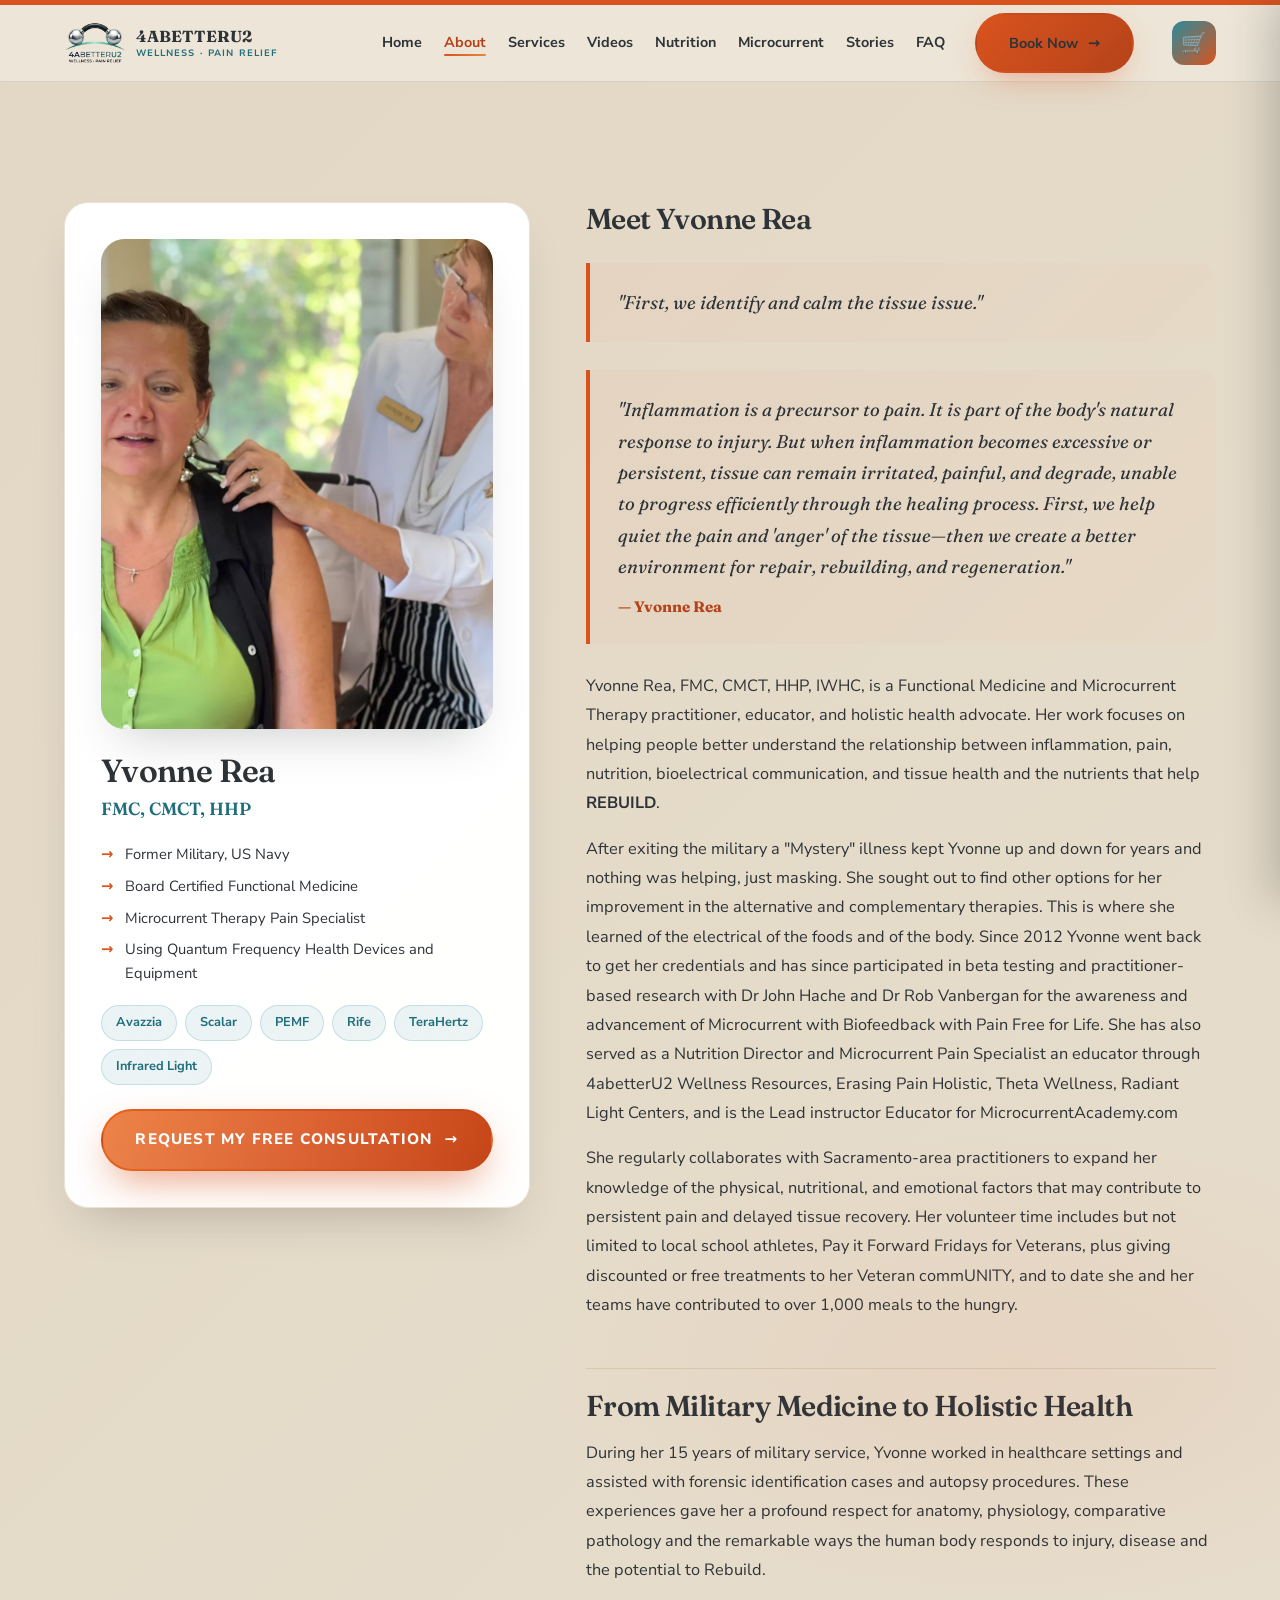
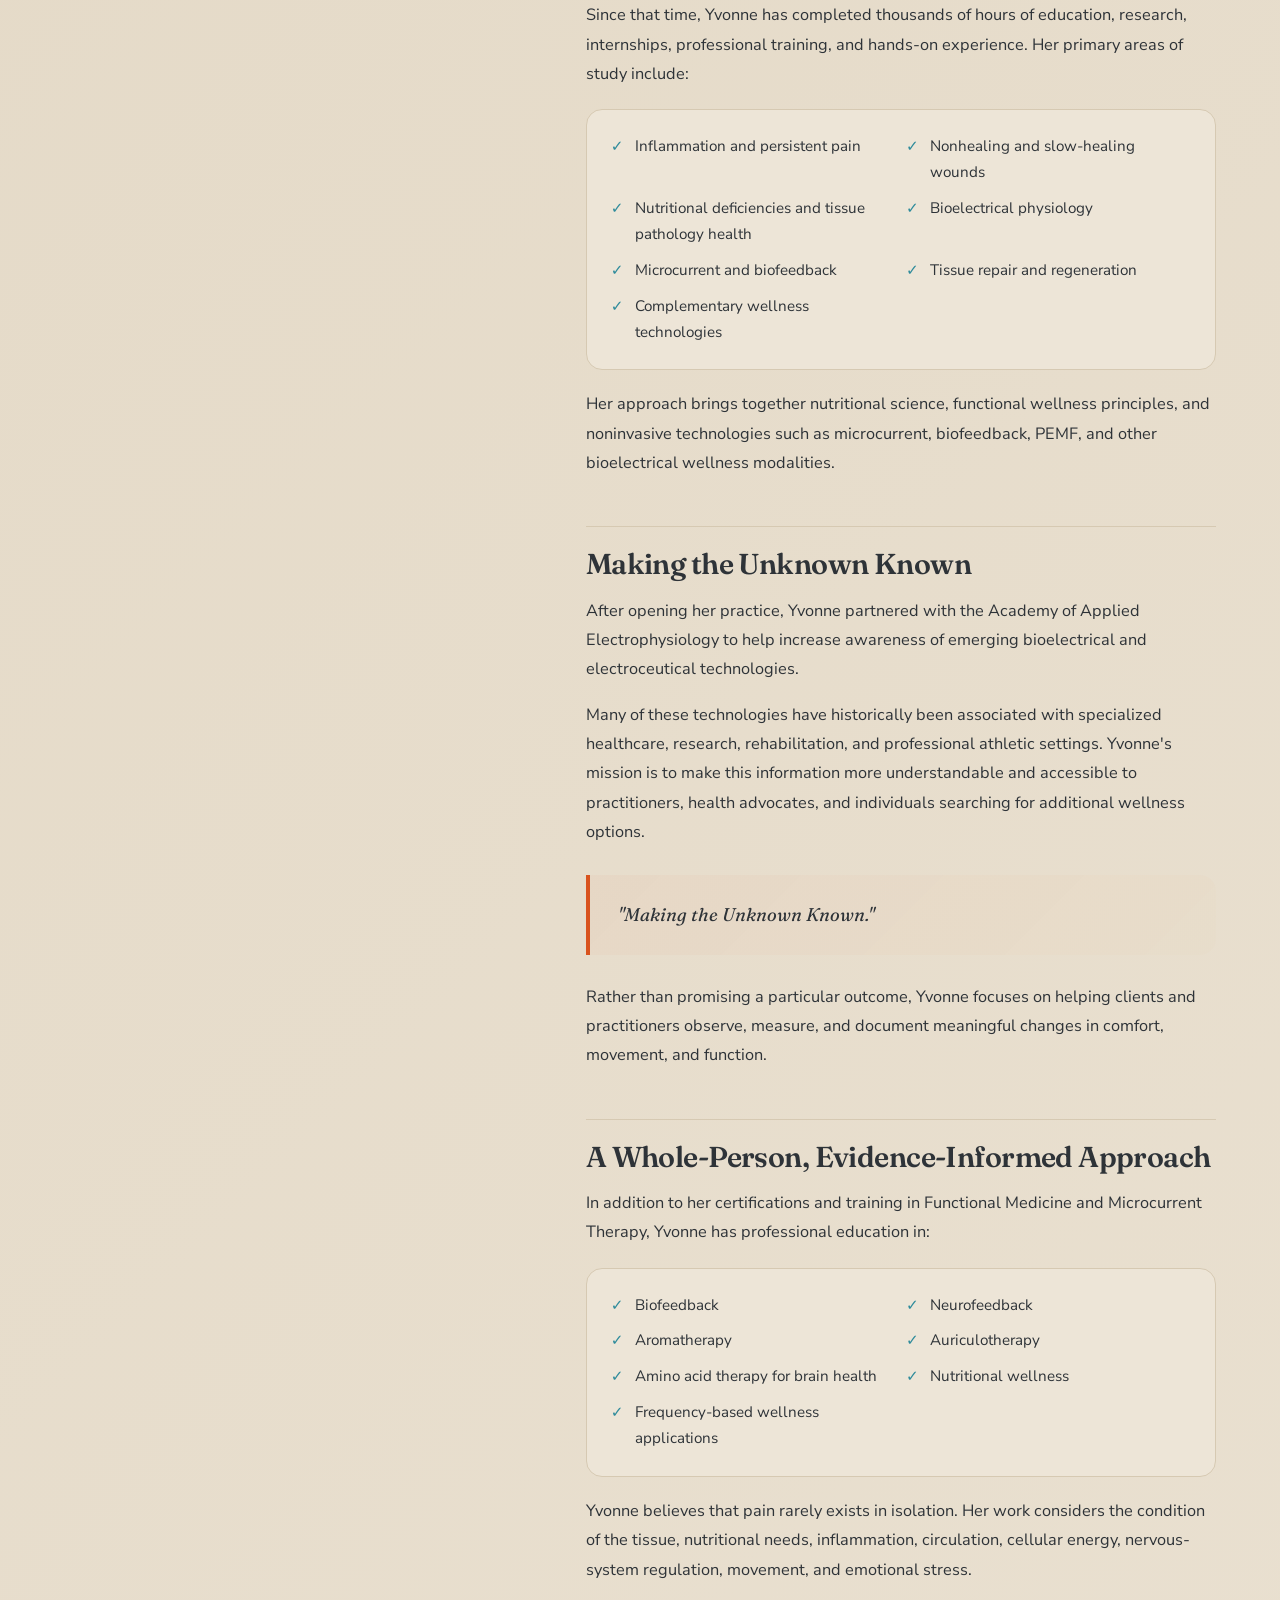
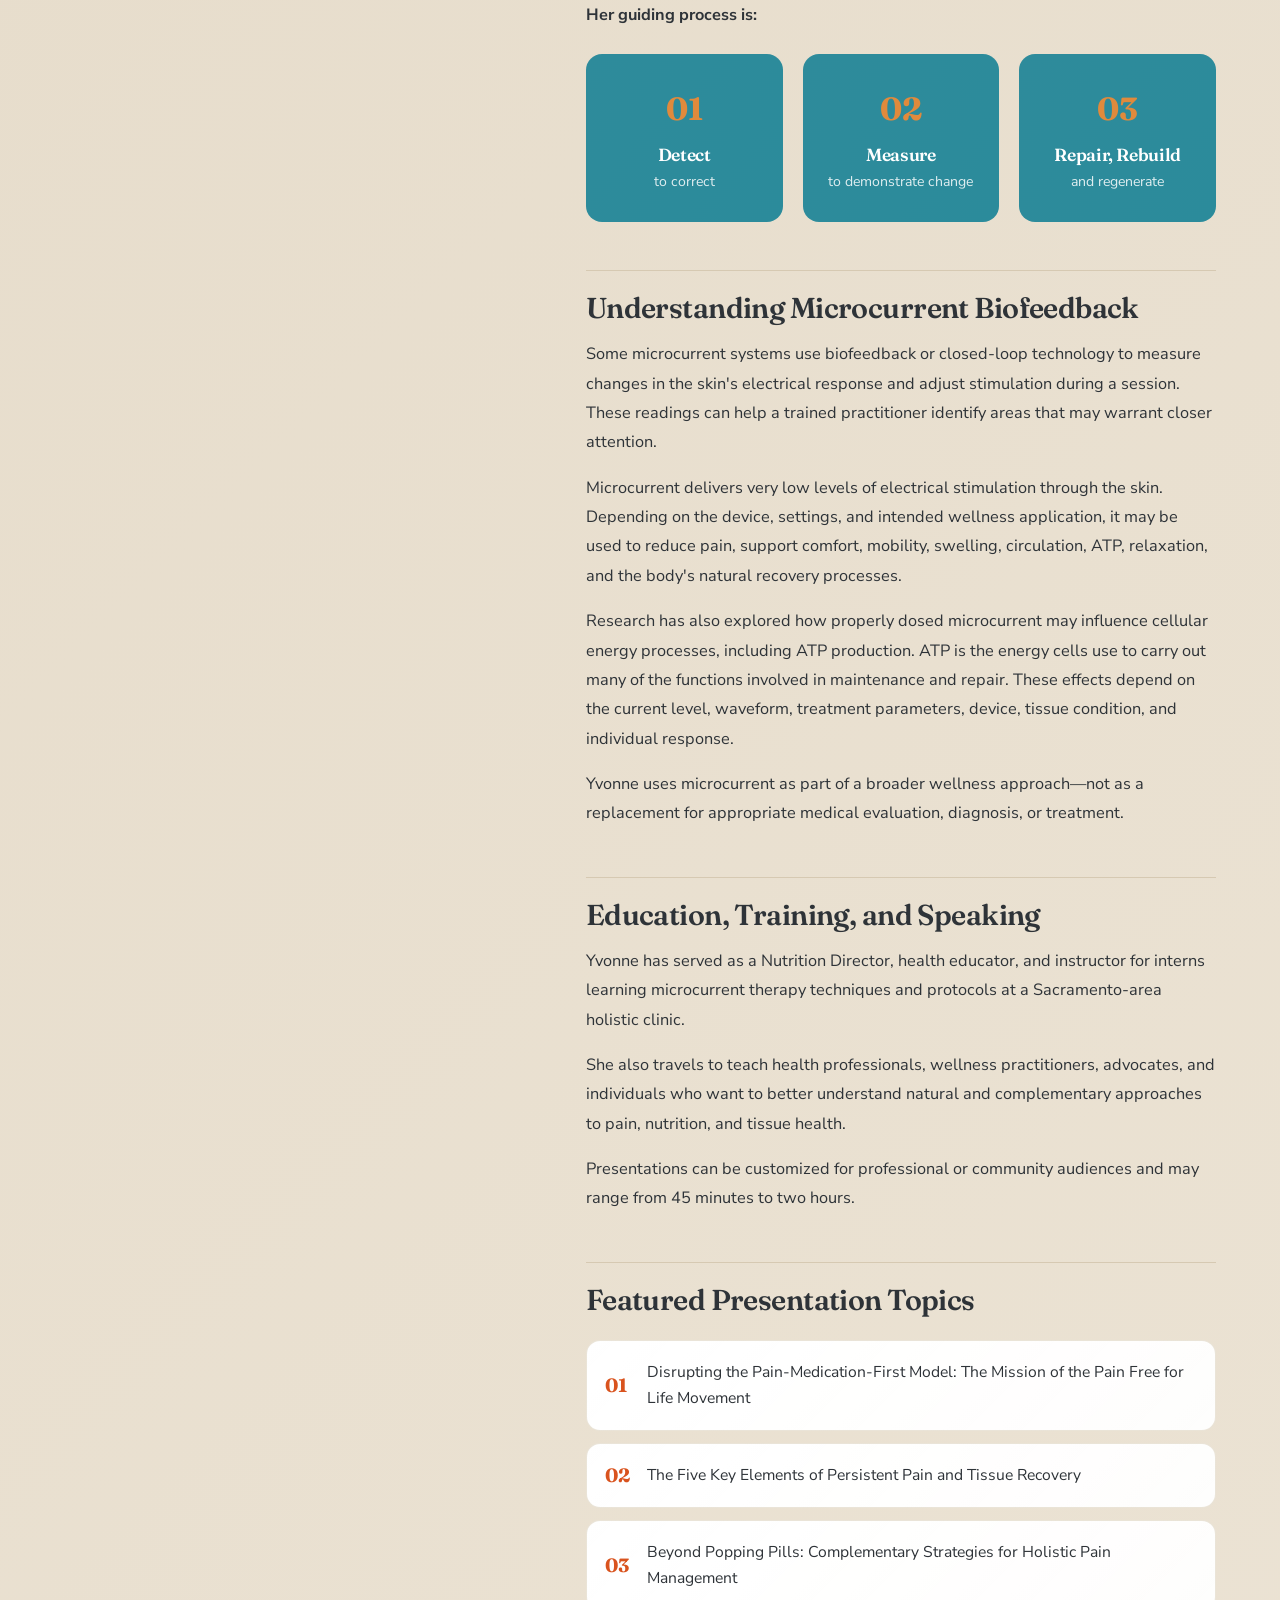
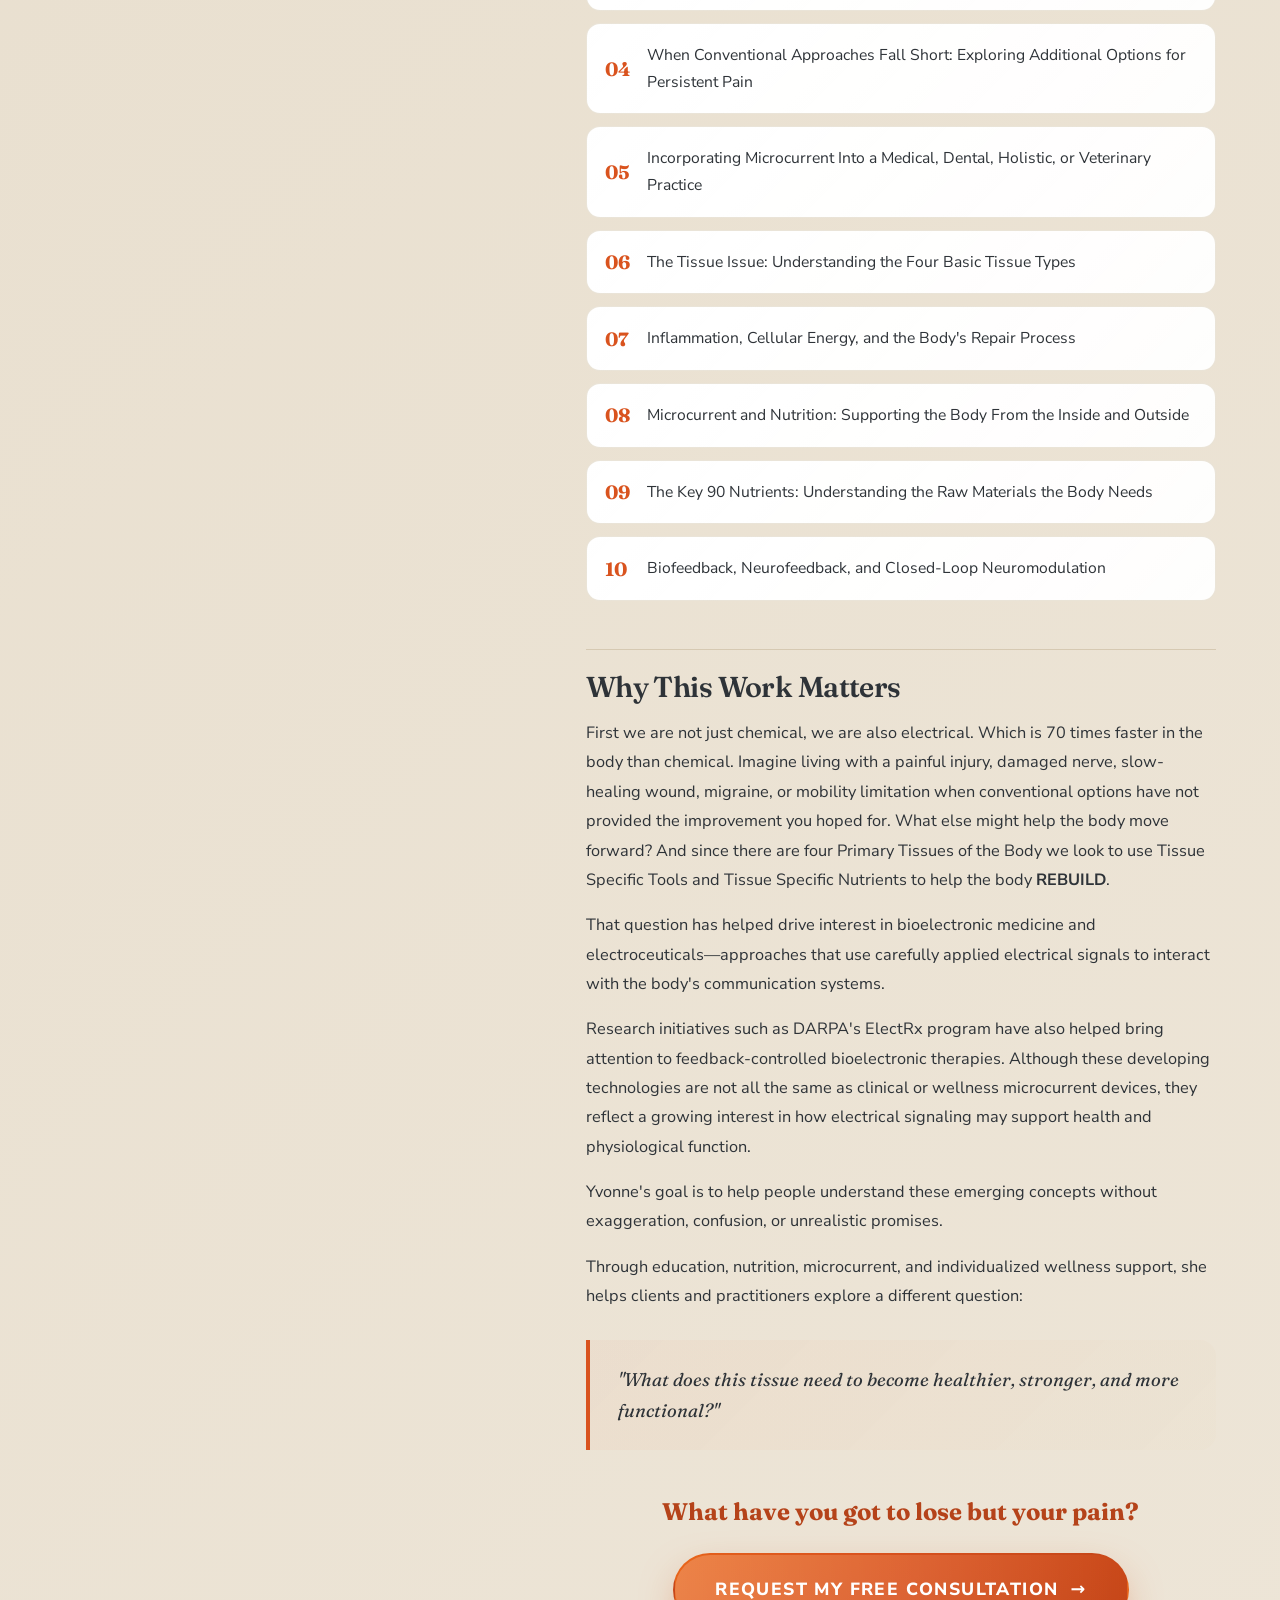
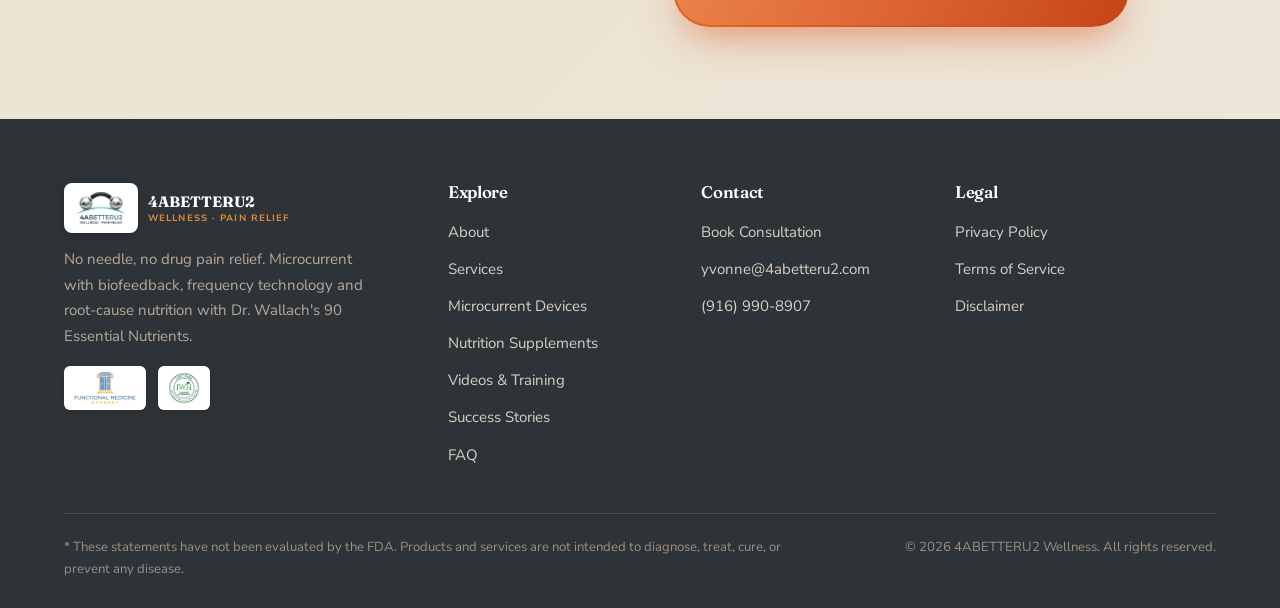
==== commit 4d917e23: "Add dedicated Microcurrent store with dynamic Shopify cart checkout and affiliate code YVONNE7" ====
--- a/about.html
+++ b/about.html
@@ -28,12 +28,13 @@
       </a>
       <nav>
         <button class="nav-toggle" id="navToggle" aria-label="Toggle navigation"><span></span><span></span><span></span></button>
-        <ul class="nav-links" id="navLinks">
+                <ul class="nav-links" id="navLinks">
           <li><a href="index.html">Home</a></li>
           <li><a href="about.html" class="active">About</a></li>
           <li><a href="services.html">Services</a></li>
           <li><a href="videos.html">Videos</a></li>
-          <li><a href="products.html">Products</a></li>
+          <li><a href="products.html">Nutrition</a></li>
+          <li><a href="microcurrent.html">Microcurrent</a></li>
           <li><a href="success-stories.html">Stories</a></li>
           <li><a href="faq.html">FAQ</a></li>
           <li class="nav-cta"><a href="contact.html" class="btn btn-primary">Book Now</a></li>
@@ -247,10 +248,12 @@
         <div>
           <h4>Explore</h4>
           <ul>
-            <li><a href="about.html">About Yvonne</a></li>
+            <li><a href="about.html">About</a></li>
             <li><a href="services.html">Services</a></li>
-            <li><a href="videos.html">Videos</a></li>
-            <li><a href="products.html">Products</a></li>
+            <li><a href="microcurrent.html">Microcurrent Devices</a></li>
+            <li><a href="products.html">Nutrition Supplements</a></li>
+            <li><a href="videos.html">Videos &amp; Training</a></li>
+            <li><a href="success-stories.html">Success Stories</a></li>
             <li><a href="faq.html">FAQ</a></li>
           </ul>
         </div>
